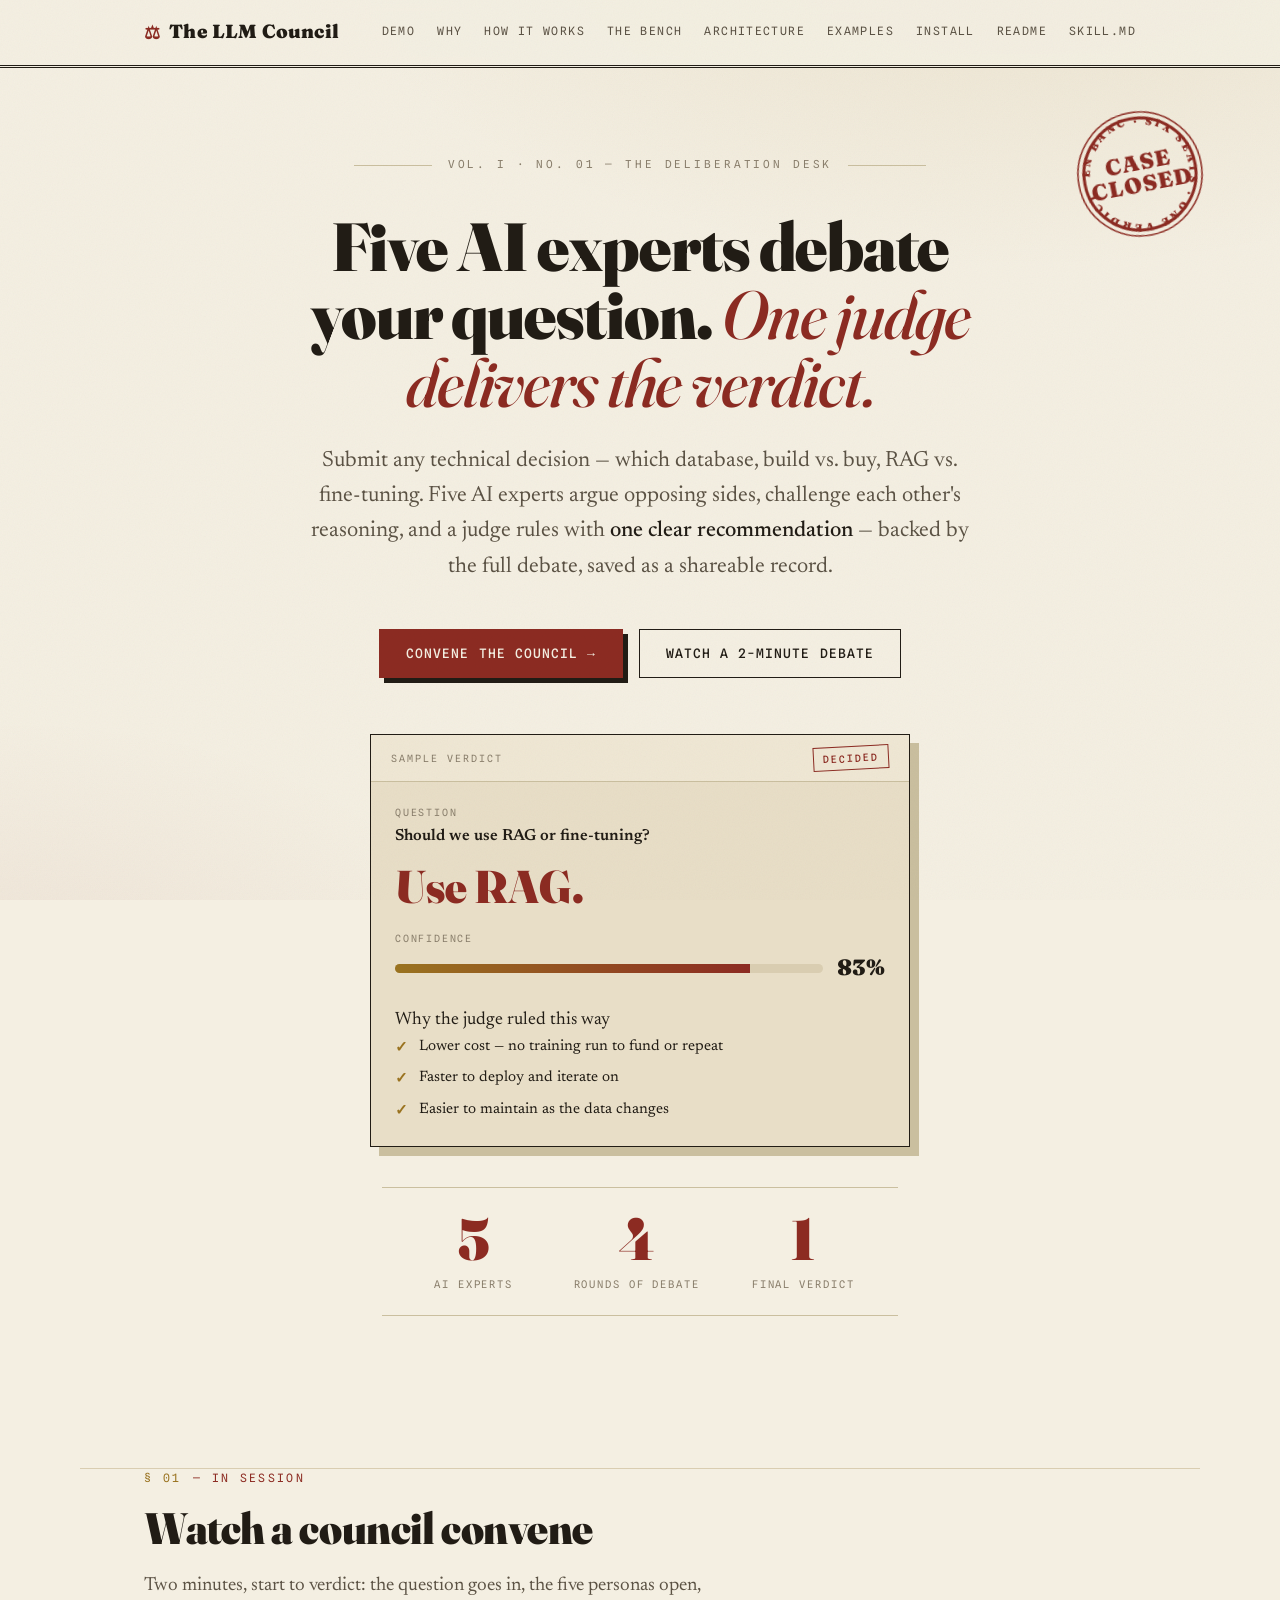
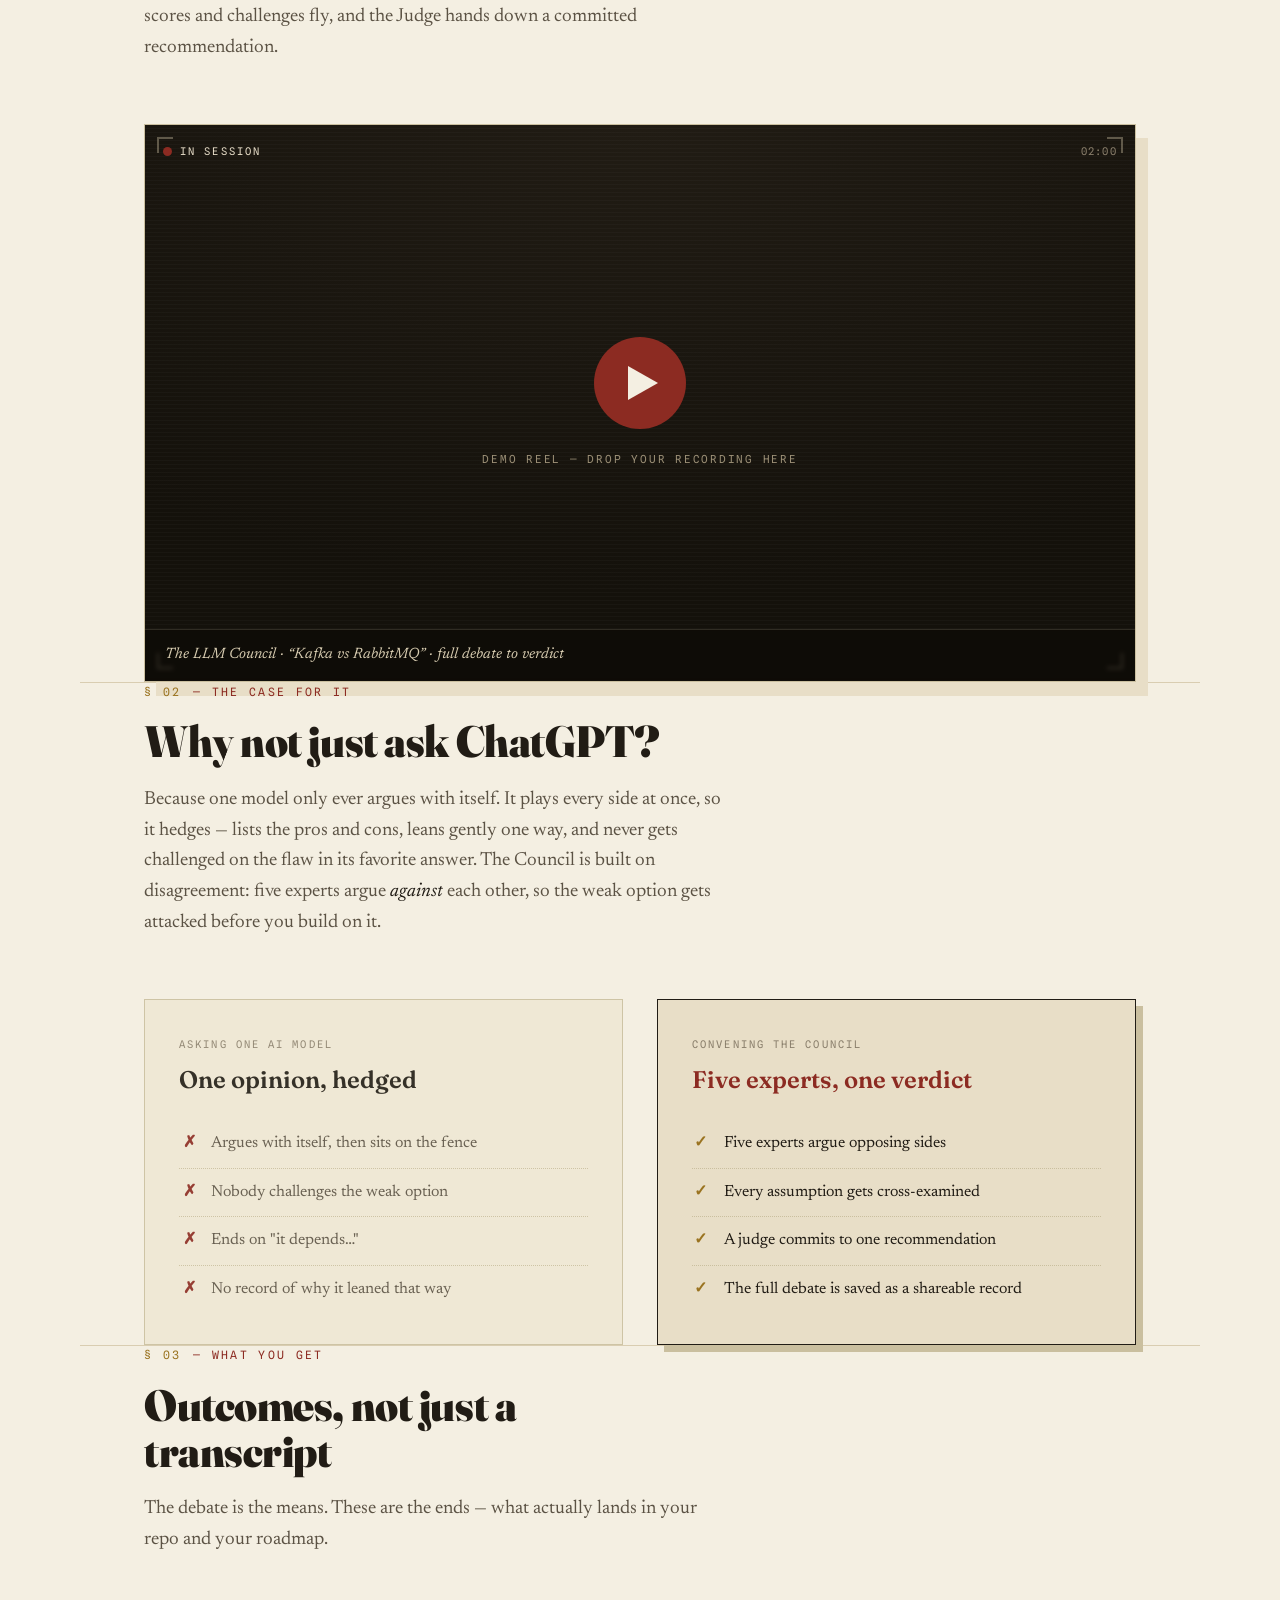
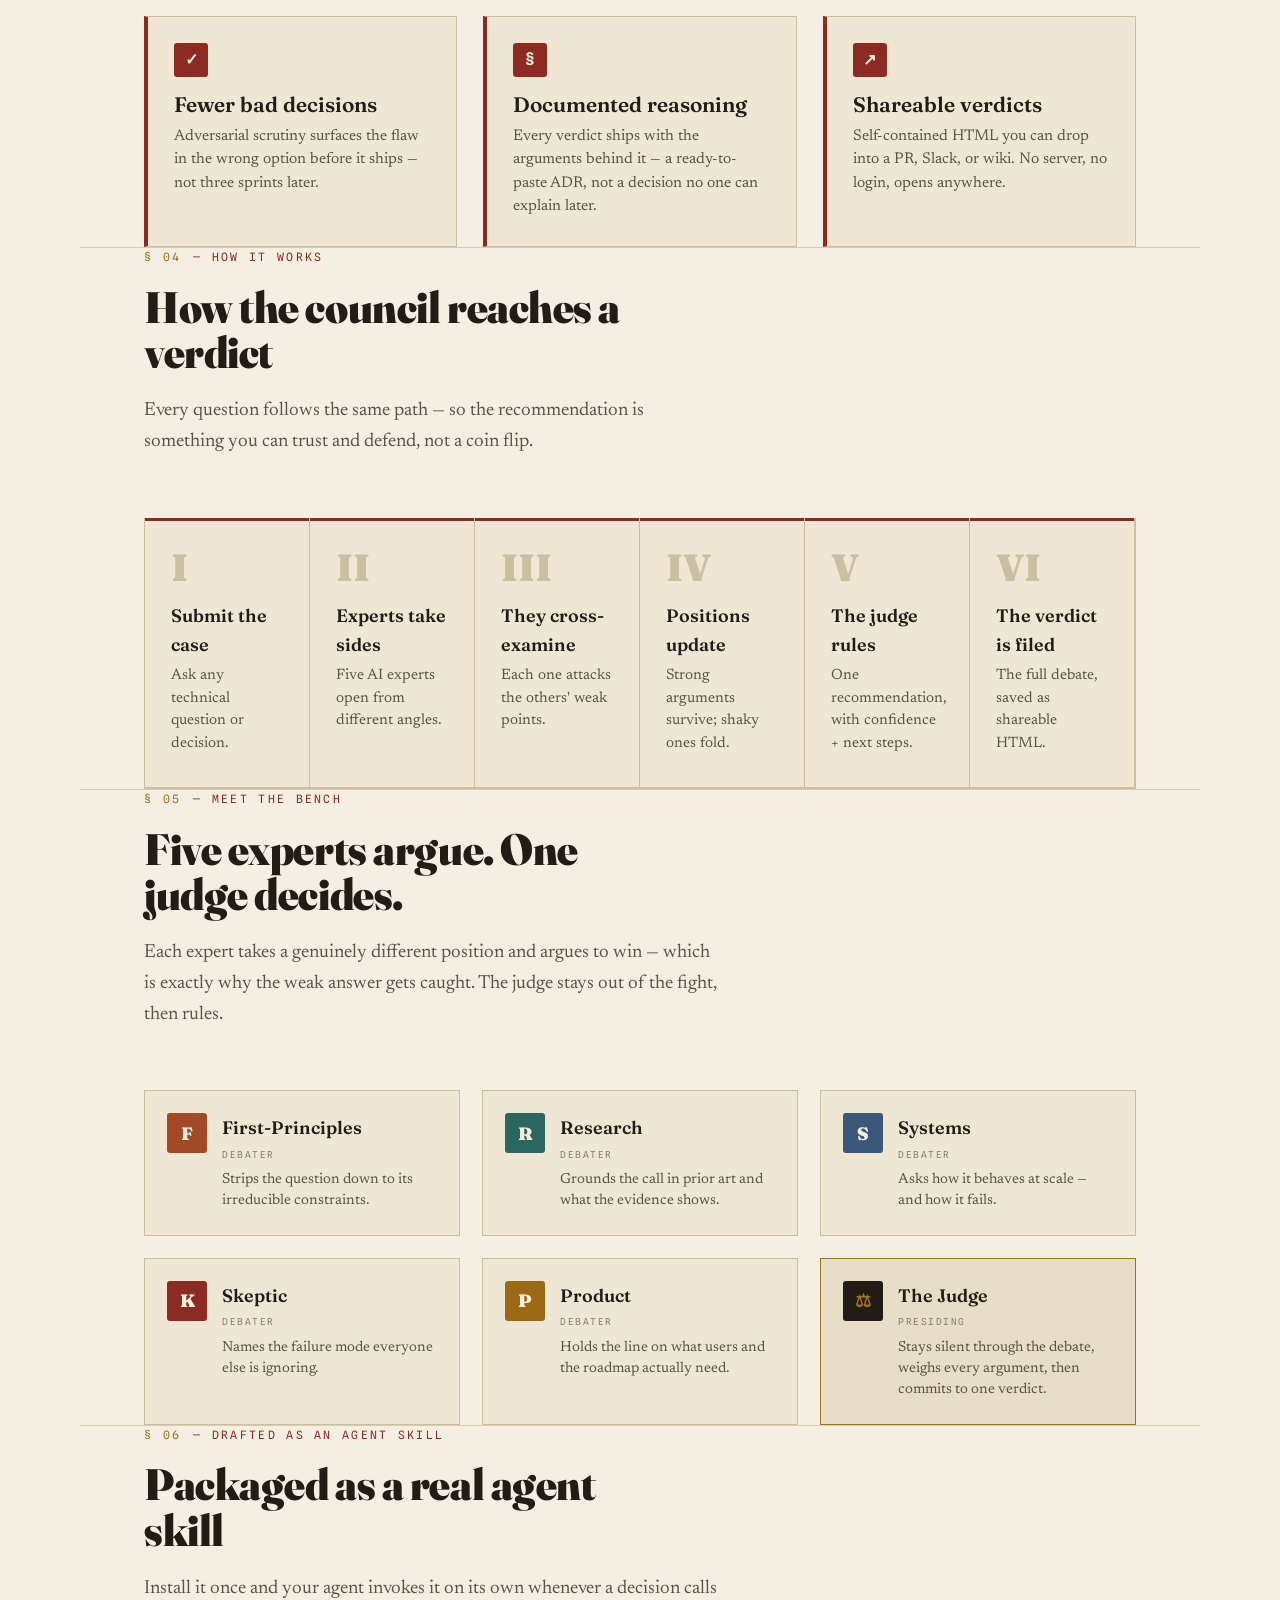
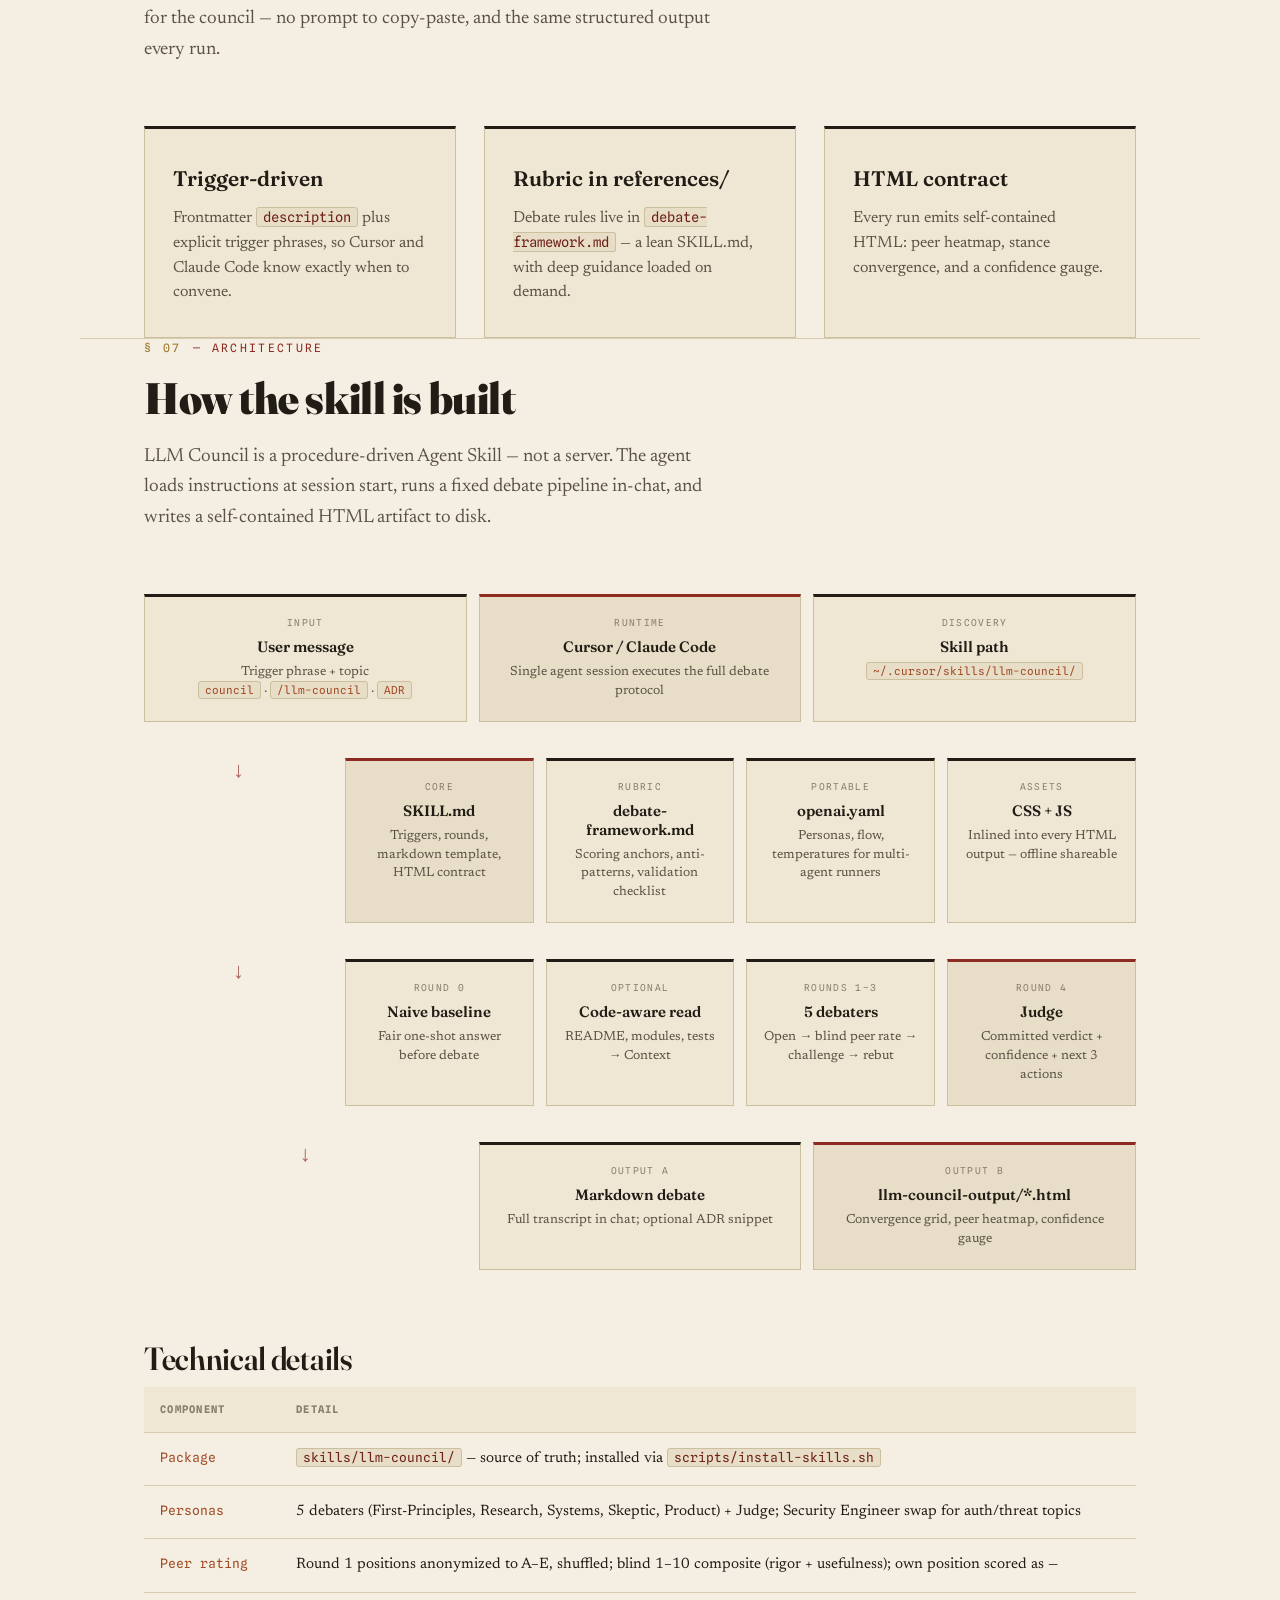
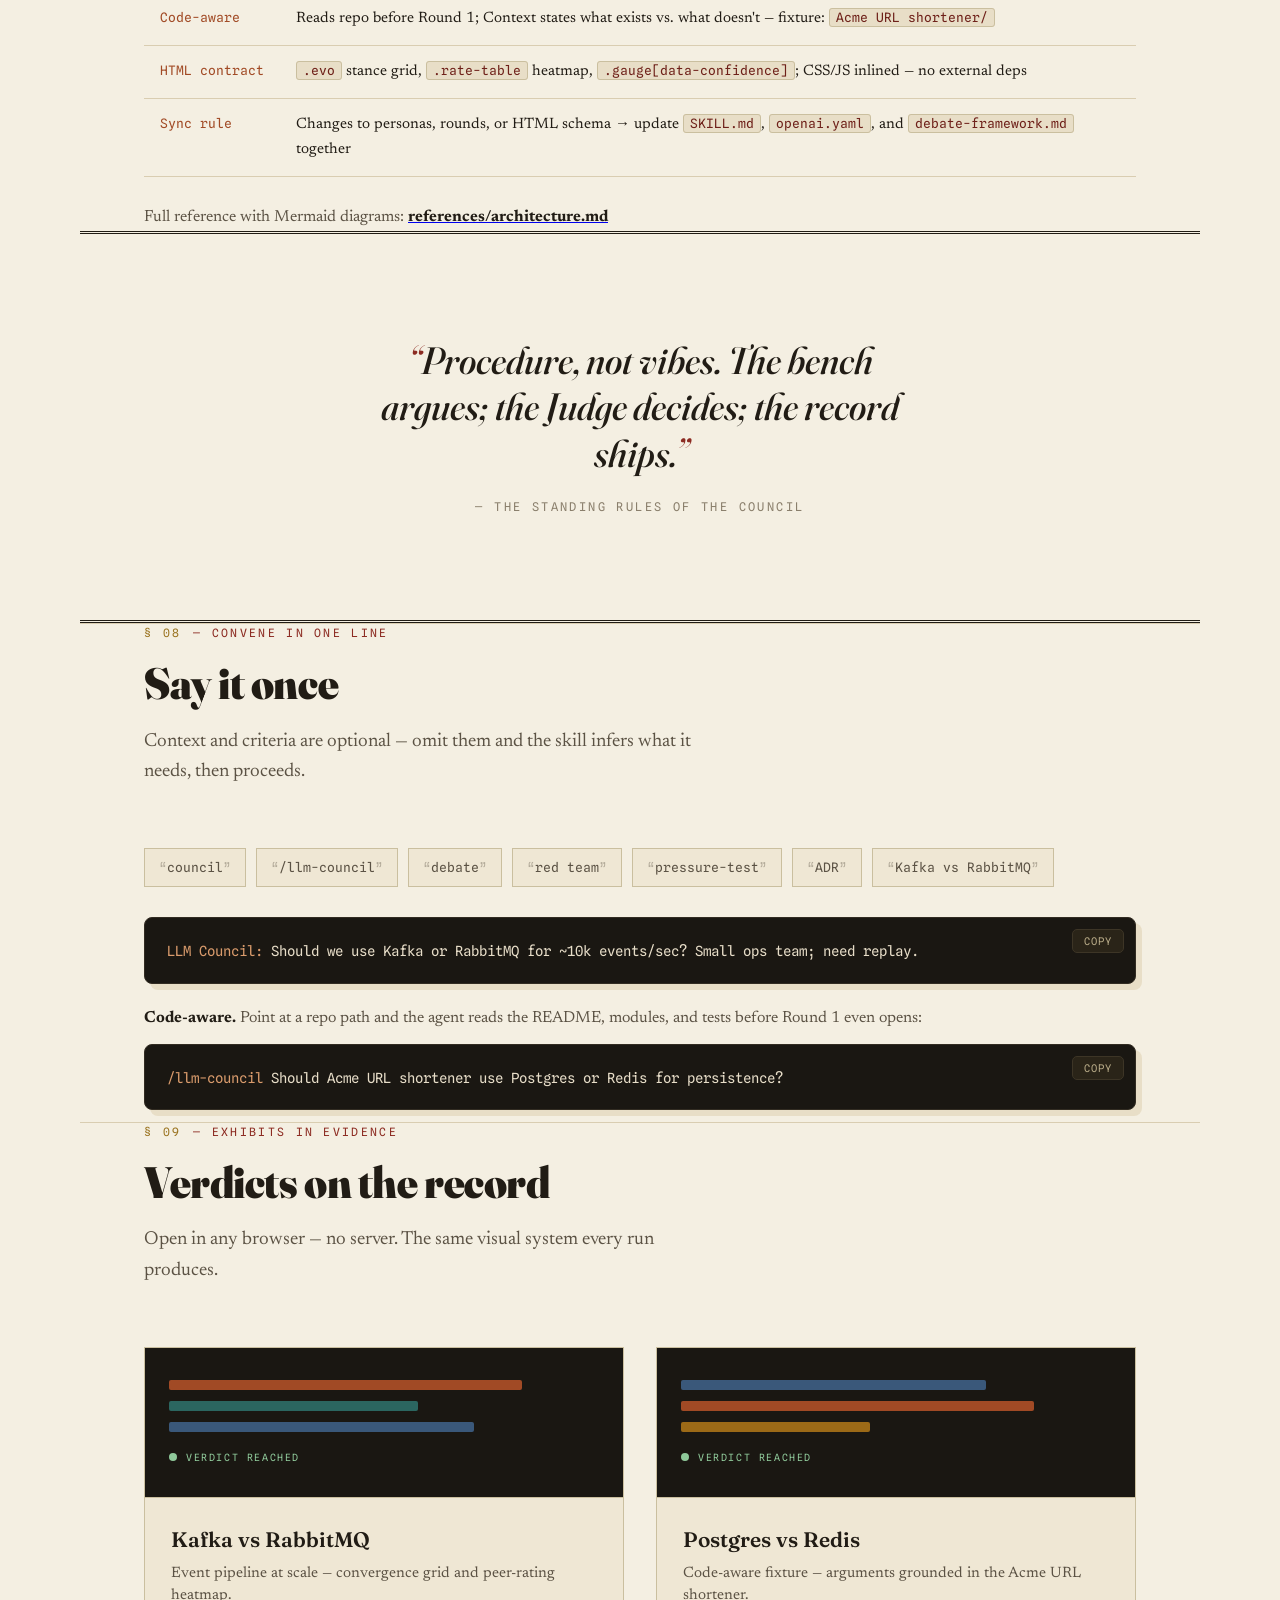
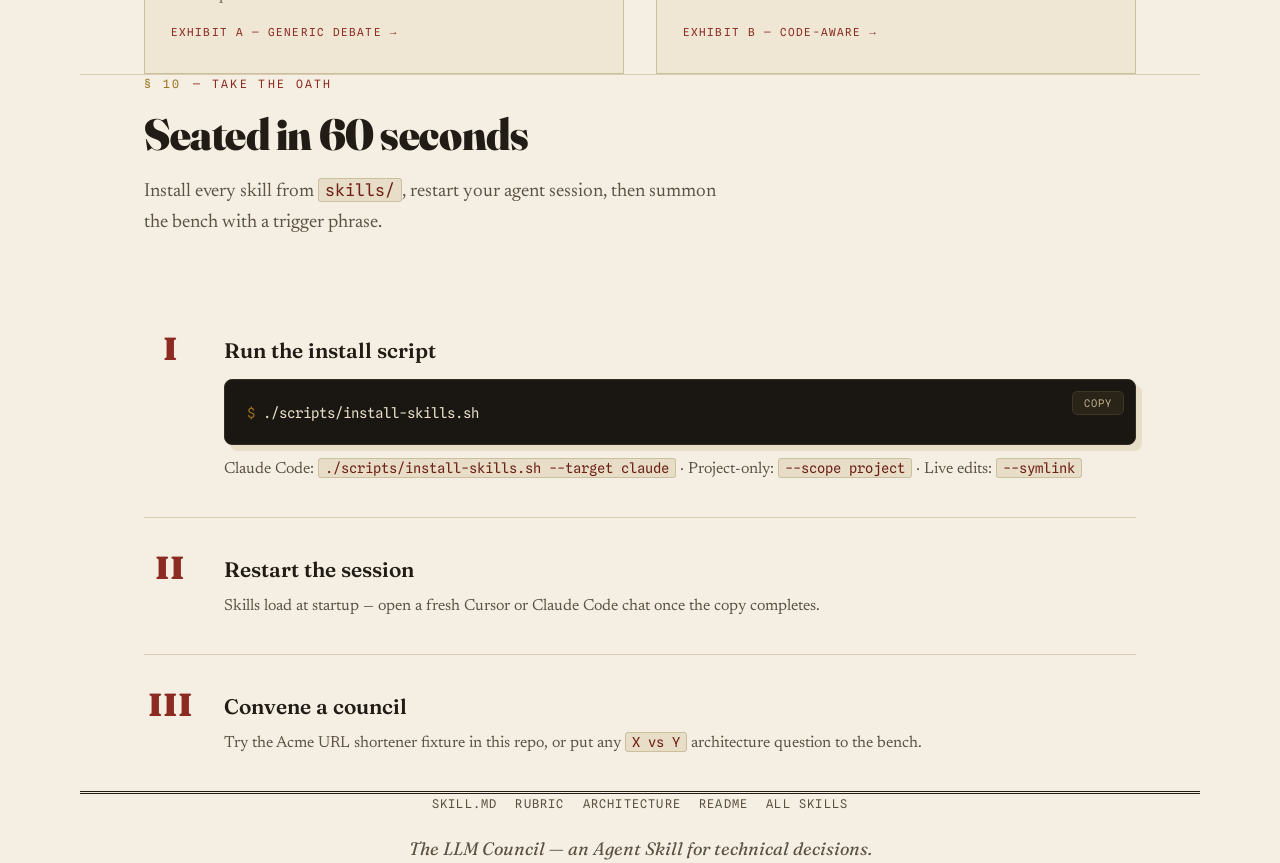
==== index.html @ 6354d8c4 "Major refactoring and working on optimization" ====
<!DOCTYPE html>
<html lang="en">
<head>
<meta charset="UTF-8">
<meta name="viewport" content="width=device-width, initial-scale=1.0">
<meta name="description" content="LLM Council — a Cursor / Claude Code Agent Skill that runs structured multi-persona debates and outputs actionable verdicts plus offline HTML.">
<title>The LLM Council — Agent Skill for Technical Decisions</title>
<link rel="preconnect" href="https://fonts.googleapis.com">
<link rel="preconnect" href="https://fonts.gstatic.com" crossorigin>
<link href="https://fonts.googleapis.com/css2?family=Fraunces:ital,opsz,wght@0,9..144,400;0,9..144,600;0,9..144,900;1,9..144,500&family=Newsreader:ital,opsz,wght@0,6..72,400;0,6..72,500;1,6..72,400&family=Spline+Sans+Mono:wght@400;500;600&display=swap" rel="stylesheet">
<style>
  :root {
    --paper:      #f4efe2;
    --paper-2:    #efe7d4;
    --paper-3:    #e8dec7;
    --ink:        #211c15;
    --ink-soft:   #5b5244;
    --ink-faint:  #8a7f6c;
    --rule:       #d9cdb1;
    --rule-2:     #cabf9f;
    --oxblood:    #8c2b22;
    --oxblood-d:  #6e2019;
    --gold:       #9a7320;
    --terra:      #a14a25;
    --teal:       #2b6660;
    --slate:      #3a587a;
    --ochre:      #9c6a17;

    --serif:   "Newsreader", Georgia, "Times New Roman", serif;
    --display: "Fraunces", Georgia, serif;
    --mono:    "Spline Sans Mono", ui-monospace, SFMono-Regular, Menlo, monospace;
  }

  * { box-sizing: border-box; margin: 0; padding: 0; }
  html { scroll-behavior: smooth; }

  body {
    font-family: var(--serif);
    background-color: var(--paper);
    background-image:
      radial-gradient(1200px 600px at 80% -10%, rgba(154,115,32,.10), transparent 60%),
      radial-gradient(900px 500px at 0% 110%, rgba(140,43,34,.06), transparent 55%);
    background-attachment: fixed;
    color: var(--ink);
    font-size: 18px;
    line-height: 1.62;
    -webkit-font-smoothing: antialiased;
    text-rendering: optimizeLegibility;
    overflow-x: hidden;
  }

  /* paper grain overlay */
  body::after {
    content: "";
    position: fixed; inset: 0; z-index: 9999;
    pointer-events: none;
    mix-blend-mode: multiply;
    opacity: .05;
    background-image: url("data:image/svg+xml,%3Csvg xmlns='http://www.w3.org/2000/svg' width='220' height='220'%3E%3Cfilter id='n'%3E%3CfeTurbulence type='fractalNoise' baseFrequency='0.82' numOctaves='3' stitchTiles='stitch'/%3E%3C/filter%3E%3Crect width='100%25' height='100%25' filter='url(%23n)'/%3E%3C/svg%3E");
  }

  ::selection { background: var(--oxblood); color: var(--paper); }

  .wrap { max-width: 1120px; margin: 0 auto; padding: 0 clamp(28px, 5vw, 64px); }

  /* reading-progress ink line */
  .progress {
    position: fixed; top: 0; left: 0; height: 3px; width: 0;
    background: var(--oxblood);
    z-index: 200; pointer-events: none;
    transition: width .1s linear;
  }

  /* ───────────── masthead / nav ───────────── */
  .nav {
    position: sticky; top: 0; z-index: 100;
    background: rgba(244,239,226,.92);
    backdrop-filter: blur(6px);
    border-bottom: 3px double var(--ink);
  }
  .nav-inner {
    max-width: 1120px; margin: 0 auto;
    padding: 16px clamp(28px, 5vw, 64px);
    display: flex; align-items: center; justify-content: space-between; gap: 18px;
  }
  .logo {
    display: inline-flex; align-items: baseline; gap: 9px;
    font-family: var(--display);
    font-weight: 900;
    font-size: 19px;
    letter-spacing: .01em;
    color: var(--ink);
    text-decoration: none;
  }
  .logo .seal-ico {
    font-family: var(--serif);
    color: var(--oxblood);
    font-size: 18px;
    transform: translateY(1px);
  }
  .nav-links { display: flex; gap: 22px; flex-wrap: wrap; }
  .nav-links a {
    color: var(--ink-soft); text-decoration: none;
    font-family: var(--mono);
    font-size: 11.5px; letter-spacing: .12em; text-transform: uppercase;
    padding-bottom: 2px;
    background-image: linear-gradient(var(--oxblood), var(--oxblood));
    background-size: 0% 1.5px; background-repeat: no-repeat; background-position: left bottom;
    transition: background-size .28s ease, color .2s;
  }
  .nav-links a:hover { color: var(--ink); background-size: 100% 1.5px; }

  /* ───────────── hero ───────────── */
  .hero {
    position: relative;
    text-align: center;
    padding: clamp(52px, 7vw, 88px) 0 clamp(56px, 7vw, 88px);
  }
  .edition {
    display: flex; align-items: center; justify-content: center; gap: 16px;
    font-family: var(--mono);
    font-size: 11px; letter-spacing: .26em; text-transform: uppercase;
    color: var(--ink-faint);
    margin-bottom: 38px;
  }
  .edition::before, .edition::after {
    content: ""; height: 1px; width: 78px; background: var(--rule-2);
  }

  h1 {
    font-family: var(--display);
    font-weight: 900;
    font-size: clamp(38px, 6.4vw, 68px);
    line-height: 1.0;
    letter-spacing: -.015em;
    margin: 0 auto 28px;
    max-width: 16ch;
    font-variation-settings: "opsz" 144;
  }
  h1 .em {
    font-style: italic;
    font-weight: 500;
    color: var(--oxblood);
    font-variation-settings: "opsz" 144;
  }

  .dek {
    font-size: clamp(18px, 2.3vw, 22px);
    color: var(--ink-soft);
    max-width: 56ch;
    margin: 0 auto 44px;
    line-height: 1.6;
  }
  .dek b { color: var(--ink); font-weight: 500; }

  .cta-row {
    display: flex; flex-wrap: wrap; gap: 16px;
    justify-content: center; margin-bottom: 56px;
  }

  /* docket stats */
  .docket {
    display: inline-flex; flex-wrap: wrap; align-items: stretch;
    gap: clamp(20px, 5vw, 52px);
    padding: 22px clamp(24px, 4vw, 44px);
    margin: 0 auto 64px;
    border-top: 1px solid var(--rule-2);
    border-bottom: 1px solid var(--rule-2);
  }
  .stat { text-align: center; min-width: 96px; }
  .stat .figure {
    display: block;
    font-family: var(--display); font-weight: 900; font-size: clamp(40px, 6vw, 58px);
    line-height: 1; color: var(--oxblood);
    font-variation-settings: "opsz" 144;
  }
  .stat .cap {
    display: block; margin-top: 8px;
    font-family: var(--mono); font-size: 10.5px; letter-spacing: .18em; text-transform: uppercase;
    color: var(--ink-faint);
  }

  /* hero 3-line value prop */
  .lede {
    font-family: var(--display);
    font-weight: 600;
    font-size: clamp(21px, 3.2vw, 30px);
    line-height: 1.35;
    margin: 0 auto 40px;
    color: var(--ink);
  }
  .lede span { display: block; }
  .lede .n { color: var(--oxblood); font-style: italic; }

  /* sample verdict card */
  .verdict-card {
    max-width: 540px; margin: 0 auto 40px;
    text-align: left;
    background: var(--paper-3);
    border: 1.5px solid var(--ink);
    box-shadow: 9px 9px 0 var(--rule-2);
    position: relative; overflow: hidden;
  }
  .vc-head {
    display: flex; justify-content: space-between; align-items: center; gap: 12px;
    padding: 11px 20px;
    background: var(--paper-2);
    border-bottom: 1px solid var(--rule-2);
    font-family: var(--mono); font-size: 10px; letter-spacing: .2em; text-transform: uppercase;
    color: var(--ink-faint);
  }
  .vc-head .stamp {
    color: var(--oxblood); border: 1.5px solid var(--oxblood);
    padding: 3px 9px; transform: rotate(-3deg); font-weight: 500;
  }
  .vc-body { padding: 22px 24px 24px; }
  .vc-q { font-size: 16px; color: var(--ink-soft); margin-bottom: 14px; }
  .vc-q .lbl, .vc-conf .lbl, .vc-reasons .lbl {
    font-family: var(--mono); font-size: 10px; letter-spacing: .18em; text-transform: uppercase;
    color: var(--ink-faint); display: block; margin-bottom: 4px;
  }
  .vc-q b { color: var(--ink); font-weight: 600; }
  .vc-verdict {
    font-family: var(--display); font-weight: 900;
    font-size: clamp(34px, 5.5vw, 46px); line-height: 1;
    color: var(--oxblood); margin-bottom: 20px;
    font-variation-settings: "opsz" 144;
  }
  .vc-conf { margin-bottom: 20px; }
  .vc-conf .row { display: flex; align-items: center; gap: 14px; }
  .vc-meter { flex: 1; height: 9px; background: var(--rule); border-radius: 99px; overflow: hidden; }
  .vc-meter span { display: block; height: 100%; width: 0; background: linear-gradient(90deg, var(--gold), var(--oxblood)); transition: width 1.1s cubic-bezier(.2,.8,.2,1); }
  .vc-pct { font-family: var(--display); font-weight: 900; font-size: 22px; color: var(--ink); min-width: 3ch; }
  .vc-reasons { list-style: none; display: grid; gap: 7px; }
  .vc-reasons li { position: relative; padding-left: 24px; font-size: 15px; color: var(--ink); }
  .vc-reasons li::before {
    content: "✓"; position: absolute; left: 0; top: 0;
    color: var(--gold); font-family: var(--mono); font-weight: 600;
  }
  .btn {
    display: inline-flex; align-items: center; gap: 9px;
    padding: 13px 26px;
    font-family: var(--mono);
    font-size: 13px; letter-spacing: .08em; text-transform: uppercase; font-weight: 500;
    text-decoration: none; cursor: pointer;
    transition: transform .14s ease, box-shadow .14s ease, background .2s;
  }
  .btn-primary {
    background: var(--oxblood); color: var(--paper);
    border: 1.5px solid var(--oxblood);
    box-shadow: 5px 5px 0 var(--ink);
  }
  .btn-primary:hover { transform: translate(-2px,-2px); box-shadow: 7px 7px 0 var(--ink); background: var(--oxblood-d); }
  .btn-ghost {
    background: transparent; color: var(--ink);
    border: 1.5px solid var(--ink);
  }
  .btn-ghost:hover { transform: translate(-2px,-2px); box-shadow: 5px 5px 0 var(--rule-2); }

  /* wax seal */
  .seal {
    position: absolute; top: 40px; right: -6px;
    width: 132px; height: 132px;
    transform: rotate(-11deg);
    z-index: 1;
    animation: stamp 1s cubic-bezier(.2,.9,.3,1.2) .9s backwards;
  }
  @keyframes stamp {
    0%   { opacity: 0; transform: rotate(-11deg) scale(2.4); }
    60%  { opacity: 1; }
    100% { opacity: 1; transform: rotate(-11deg) scale(1); }
  }
  .seal svg { width: 100%; height: 100%; }
  .seal .stamp-text { fill: var(--oxblood); font-family: var(--display); font-weight: 900; }
  .seal .ring { fill: none; stroke: var(--oxblood); }
  .seal .ring.thin { stroke-width: 1.5; }
  .seal .ring.thick { stroke-width: 3; }
  @media (max-width: 880px) { .seal { display: none; } }

  /* the bench */
  .bench-label {
    font-family: var(--mono);
    font-size: 11px; letter-spacing: .26em; text-transform: uppercase;
    color: var(--ink-faint);
    margin-bottom: 16px;
  }
  .bench {
    display: flex; flex-wrap: wrap; gap: 12px 14px;
    justify-content: center; max-width: 860px; margin: 0 auto;
  }
  .seat {
    display: inline-flex; align-items: center; gap: 10px;
    padding: 9px 16px 9px 9px;
    background: var(--paper-2);
    border: 1px solid var(--rule-2);
    font-size: 14.5px; cursor: default;
    transition: transform .16s ease, box-shadow .16s ease, border-color .16s ease;
  }
  .seat:hover, .seat:focus-visible {
    transform: translateY(-3px);
    box-shadow: 4px 5px 0 var(--rule-2);
    border-color: var(--ink); outline: none;
  }
  .seat .initial {
    width: 28px; height: 28px; flex-shrink: 0;
    display: grid; place-items: center;
    font-family: var(--display); font-weight: 900; font-size: 13px;
    color: var(--paper);
    border-radius: 2px;
  }
  .seat .role { font-style: italic; color: var(--ink-soft); }
  .bench-caption {
    margin: 26px auto 0; min-height: 1.6em;
    max-width: 52ch;
    font-style: italic; font-size: 18px; color: var(--ink-soft);
    transition: opacity .2s ease;
  }
  .bench-caption b { font-style: normal; font-weight: 600; color: var(--oxblood); }
  .c1 .initial { background: var(--terra); }
  .c2 .initial { background: var(--teal); }
  .c3 .initial { background: var(--slate); }
  .c4 .initial { background: var(--oxblood); }
  .c5 .initial { background: var(--ochre); }
  .cj { border-color: var(--gold); background: var(--paper-3); }
  .cj .initial { background: var(--ink); color: var(--gold); }

  /* ───────────── section scaffolding ───────────── */
  section { padding: clamp(72px, 9vw, 116px) 0; border-top: 1px solid var(--rule); }
  .kicker {
    font-family: var(--mono);
    font-size: 11.5px; letter-spacing: .2em; text-transform: uppercase;
    color: var(--oxblood);
    margin-bottom: 18px;
    display: flex; align-items: center; gap: 12px;
  }
  .kicker .num { color: var(--gold); }
  section h2 {
    font-family: var(--display);
    font-weight: 900;
    font-size: clamp(30px, 4.4vw, 44px);
    line-height: 1.04;
    letter-spacing: -.01em;
    margin-bottom: 20px;
    max-width: 18ch;
    font-variation-settings: "opsz" 110;
  }
  .section-lead {
    color: var(--ink-soft);
    max-width: 58ch;
    margin-bottom: clamp(42px, 5vw, 60px);
    font-size: 19px;
  }
  .section-lead i { color: var(--ink); }

  code {
    font-family: var(--mono);
    font-size: .86em;
    background: var(--paper-3);
    border: 1px solid var(--rule-2);
    padding: 1px 6px;
    border-radius: 3px;
    color: var(--oxblood-d);
  }

  /* ───────────── the motion (compare) ───────────── */
  .compare { display: grid; grid-template-columns: 1fr 1fr; gap: clamp(20px, 3vw, 34px); }
  @media (max-width: 740px) { .compare { grid-template-columns: 1fr; } }
  .ledger {
    background: var(--paper-2);
    border: 1px solid var(--rule-2);
    padding: 36px 34px 30px;
    position: relative;
    transition: transform .16s ease;
  }
  .ledger.strong:hover { transform: translateY(-3px); }
  .ledger .tag {
    font-family: var(--mono); font-size: 10.5px; letter-spacing: .2em; text-transform: uppercase;
    color: var(--ink-faint); margin-bottom: 8px;
  }
  .ledger h3 { font-family: var(--display); font-weight: 600; font-size: 24px; margin-bottom: 20px; }
  .ledger.weak { opacity: .9; }
  .ledger.strong {
    background: var(--paper-3);
    border: 1.5px solid var(--ink);
    box-shadow: 7px 7px 0 var(--rule-2);
  }
  .ledger.strong h3 { color: var(--oxblood); }
  .ledger ul { list-style: none; }
  .ledger li {
    padding: 11px 0 11px 32px; position: relative;
    border-bottom: 1px dotted var(--rule-2);
    font-size: 16px; color: var(--ink-soft);
  }
  .ledger li:last-child { border-bottom: none; }
  .ledger.weak li::before {
    content: "✗"; position: absolute; left: 4px; top: 9px;
    color: var(--oxblood); font-family: var(--mono); font-weight: 600;
  }
  .ledger.strong li { color: var(--ink); }
  .ledger.strong li::before {
    content: "✓"; position: absolute; left: 2px; top: 9px;
    color: var(--gold); font-family: var(--mono); font-weight: 600;
  }

  /* ───────────── proceedings (flow) ───────────── */
  .flow {
    display: grid;
    grid-template-columns: repeat(auto-fit, minmax(150px, 1fr));
    gap: 0;
    border: 1px solid var(--rule-2);
  }
  .flow-step {
    padding: 30px 26px 32px;
    border-right: 1px solid var(--rule-2);
    border-bottom: 1px solid var(--rule-2);
    background: var(--paper-2);
    counter-increment: step;
    position: relative;
    transition: background .25s;
  }
  .flow-step::after {
    content: ""; position: absolute; top: -1px; left: 0;
    height: 3px; width: 0; background: var(--oxblood);
    transition: width .55s cubic-bezier(.2,.8,.2,1);
  }
  .flow.in .flow-step::after { width: 100%; }
  .flow.in .flow-step:nth-child(1)::after { transition-delay: .05s; }
  .flow.in .flow-step:nth-child(2)::after { transition-delay: .15s; }
  .flow.in .flow-step:nth-child(3)::after { transition-delay: .25s; }
  .flow.in .flow-step:nth-child(4)::after { transition-delay: .35s; }
  .flow.in .flow-step:nth-child(5)::after { transition-delay: .45s; }
  .flow.in .flow-step:nth-child(6)::after { transition-delay: .55s; }
  .flow-step:hover { background: var(--paper-3); }
  .flow-step .ord {
    font-family: var(--display); font-weight: 900; font-size: 38px;
    color: var(--rule-2); line-height: 1; margin-bottom: 14px;
    transition: color .25s;
  }
  .flow-step:hover .ord { color: var(--oxblood); }
  .flow-step h3 { font-family: var(--display); font-weight: 600; font-size: 18px; margin-bottom: 6px; }
  .flow-step p { font-size: 15px; color: var(--ink-soft); line-height: 1.5; }

  /* ───────────── feature cards ───────────── */
  .grid-3 { display: grid; grid-template-columns: repeat(auto-fit, minmax(270px, 1fr)); gap: clamp(20px, 3vw, 28px); }
  .card {
    background: var(--paper-2);
    border: 1px solid var(--rule-2);
    border-top: 3px solid var(--ink);
    padding: 32px 28px;
    transition: transform .15s ease, border-top-color .25s, box-shadow .15s ease;
  }
  .card:hover { transform: translateY(-4px); border-top-color: var(--oxblood); box-shadow: 6px 8px 0 var(--rule-2); }
  .card h3 { font-family: var(--display); font-weight: 600; font-size: 21px; margin-bottom: 11px; }
  .card p { color: var(--ink-soft); font-size: 16px; line-height: 1.55; }

  /* ───────────── benefits (outcomes) ───────────── */
  .benefits {
    display: grid; grid-template-columns: repeat(auto-fit, minmax(248px, 1fr));
    gap: clamp(18px, 2.5vw, 26px);
  }
  .benefit {
    background: var(--paper-2);
    border: 1px solid var(--rule-2);
    border-left: 4px solid var(--oxblood);
    padding: 26px 26px 28px;
    transition: transform .15s ease, box-shadow .15s ease;
  }
  .benefit:hover { transform: translateY(-4px); box-shadow: 7px 9px 0 var(--rule-2); }
  .benefit .bicon {
    display: inline-grid; place-items: center;
    width: 34px; height: 34px; margin-bottom: 16px;
    background: var(--oxblood); color: var(--paper);
    font-family: var(--mono); font-weight: 600; font-size: 16px;
    border-radius: 3px;
  }
  .benefit h3 { font-family: var(--display); font-weight: 600; font-size: 21px; line-height: 1.1; margin-bottom: 9px; }
  .benefit p { color: var(--ink-soft); font-size: 15.5px; line-height: 1.5; }

  /* ───────────── meet the bench ───────────── */
  .bench-grid {
    display: grid; grid-template-columns: repeat(auto-fit, minmax(250px, 1fr));
    gap: clamp(16px, 2.2vw, 22px);
  }
  .member {
    display: flex; gap: 15px; align-items: flex-start;
    background: var(--paper-2);
    border: 1px solid var(--rule-2);
    padding: 22px 22px 24px;
    transition: transform .15s ease, box-shadow .15s ease;
  }
  .member:hover { transform: translateY(-3px); box-shadow: 6px 8px 0 var(--rule-2); }
  .member .initial {
    width: 40px; height: 40px; flex-shrink: 0;
    display: grid; place-items: center;
    font-family: var(--display); font-weight: 900; font-size: 18px;
    color: var(--paper); border-radius: 3px;
  }
  .member h3 { font-family: var(--display); font-weight: 600; font-size: 18px; margin-bottom: 4px; }
  .member .verdict-role {
    display: block; font-family: var(--mono); font-size: 9.5px; letter-spacing: .16em;
    text-transform: uppercase; color: var(--ink-faint); margin-bottom: 7px;
  }
  .member p { color: var(--ink-soft); font-size: 14.5px; line-height: 1.45; }
  .member.judge { border: 1.5px solid var(--gold); background: var(--paper-3); }
  .member.judge .initial { background: var(--ink); color: var(--gold); }

  /* ───────────── invoke / code ───────────── */
  .triggers { display: flex; flex-wrap: wrap; gap: 10px; margin-bottom: 30px; }
  .trigger {
    font-family: var(--mono); font-size: 13px;
    padding: 8px 14px;
    background: var(--paper-2);
    border: 1px solid var(--rule-2);
    color: var(--ink-soft); cursor: pointer;
    transition: border-color .18s, color .18s, transform .12s, background .18s;
  }
  .trigger::before { content: "“"; opacity: .4; }
  .trigger::after { content: "”"; opacity: .4; }
  .trigger:hover { border-color: var(--oxblood); color: var(--oxblood); transform: translateY(-2px); }
  .trigger.copied { background: var(--oxblood); color: var(--paper); border-color: var(--oxblood); }
  .trigger.copied::before, .trigger.copied::after { opacity: 0; }

  .code-block {
    background: #1a1712;
    border: 1px solid #322c22;
    border-radius: 8px;
    padding: 22px 22px 20px;
    font-family: var(--mono);
    font-size: 14px;
    line-height: 1.6;
    color: #e7ddc8;
    overflow-x: auto;
    position: relative;
    margin: 12px 0;
    box-shadow: 6px 6px 0 var(--paper-3);
  }
  .code-block .dollar { color: var(--gold); user-select: none; margin-right: 8px; }
  .code-block .kw { color: #d99b6c; }
  .code-block .comment { color: #6f6450; }
  .copy-btn {
    position: absolute; top: 11px; right: 11px;
    font-family: var(--mono); font-size: 10.5px; letter-spacing: .1em; text-transform: uppercase;
    padding: 5px 11px;
    background: #2a2418;
    border: 1px solid #3d3526;
    border-radius: 5px;
    color: #b6a986;
    cursor: pointer;
    transition: color .15s, border-color .15s;
  }
  .copy-btn:hover { color: #fff; border-color: var(--gold); }
  .copy-btn.ok { color: #8fc99a; border-color: #8fc99a; }
  .note { font-size: 16px; color: var(--ink-soft); margin-top: 22px; }
  .note b { color: var(--ink); }

  /* ───────────── exhibits (demos) ───────────── */
  .demo-cards { display: grid; grid-template-columns: repeat(auto-fit, minmax(300px, 1fr)); gap: clamp(22px, 3vw, 32px); }
  .demo-card {
    background: var(--paper-2);
    border: 1px solid var(--rule-2);
    text-decoration: none; color: inherit;
    overflow: hidden;
    transition: transform .15s ease, box-shadow .15s ease;
  }
  .demo-card:hover { transform: translateY(-5px); box-shadow: 8px 12px 0 var(--rule-2); }
  .demo-preview {
    height: 150px;
    background: #1a1712;
    border-bottom: 1px solid var(--rule-2);
    padding: 24px; display: flex; flex-direction: column; justify-content: center; gap: 11px;
  }
  .bar {
    height: 10px; border-radius: 2px;
    transform: scaleX(0); transform-origin: left;
    transition: transform .9s cubic-bezier(.2,.8,.2,1);
  }
  .demo-preview.dealt .bar { transform: scaleX(1); }
  .demo-preview.dealt .bar:nth-child(2) { transition-delay: .12s; }
  .demo-preview.dealt .bar:nth-child(3) { transition-delay: .24s; }
  .demo-card:hover .demo-preview .bar { transform: scaleX(1) scaleY(1.35); }
  .bar.a { width: 82%; background: var(--terra); }
  .bar.b { width: 58%; background: var(--teal); }
  .bar.c { width: 71%; background: var(--slate); }
  .bar.d { width: 44%; background: var(--ochre); }
  .verdict-line {
    margin-top: 6px; display: flex; align-items: center; gap: 9px;
    font-family: var(--mono); font-size: 10px; letter-spacing: .16em; text-transform: uppercase; color: #8fc99a;
  }
  .verdict-line .dot {
    width: 8px; height: 8px; border-radius: 50%; background: #8fc99a;
    animation: pulse 1.8s ease-in-out infinite;
  }
  @keyframes pulse {
    0%, 100% { box-shadow: 0 0 0 0 rgba(143,201,154,.55); }
    50%      { box-shadow: 0 0 0 6px rgba(143,201,154,0); }
  }
  .demo-card-body { padding: 24px 26px 26px; }
  .demo-card-body h3 { font-family: var(--display); font-weight: 600; font-size: 21px; margin-bottom: 7px; }
  .demo-card-body p { font-size: 15px; color: var(--ink-soft); line-height: 1.5; }
  .demo-tag {
    display: inline-block; margin-top: 16px;
    font-family: var(--mono); font-size: 11px; letter-spacing: .1em; text-transform: uppercase;
    color: var(--oxblood);
    transition: letter-spacing .2s;
  }
  .demo-card:hover .demo-tag { letter-spacing: .18em; }

  /* ───────────── install ───────────── */
  .install-step {
    display: grid; grid-template-columns: 52px 1fr; gap: 28px;
    padding: 34px 0; border-bottom: 1px solid var(--rule);
    align-items: start;
  }
  .install-step:last-child { border-bottom: none; }
  .install-step .ord {
    font-family: var(--display); font-weight: 900; font-size: 32px;
    color: var(--oxblood); line-height: 1; text-align: center;
  }
  .install-step h3 { font-family: var(--display); font-weight: 600; font-size: 21px; margin-bottom: 8px; }
  .install-step p { font-size: 16px; color: var(--ink-soft); }

  /* ───────────── architecture diagram ───────────── */
  .arch {
    display: grid;
    grid-template-columns: 1fr;
    gap: clamp(24px, 3vw, 36px);
    margin-top: 8px;
  }
  .arch-layer {
    display: grid;
    grid-template-columns: repeat(auto-fit, minmax(140px, 1fr));
    gap: 12px;
    align-items: stretch;
    position: relative;
  }
  .arch-layer + .arch-layer::before {
    content: "↓";
    display: block;
    text-align: center;
    font-family: var(--display);
    font-size: 22px;
    color: var(--oxblood);
    margin: -6px 0 6px;
    opacity: .7;
  }
  .arch-box {
    background: var(--paper-2);
    border: 1px solid var(--rule-2);
    border-top: 3px solid var(--ink);
    padding: 18px 16px 20px;
    text-align: center;
    transition: transform .15s ease, border-top-color .25s;
  }
  .arch-box:hover { transform: translateY(-3px); border-top-color: var(--oxblood); }
  .arch-box.highlight { border-top-color: var(--oxblood); background: var(--paper-3); }
  .arch-box .label {
    display: block;
    font-family: var(--mono);
    font-size: 9.5px;
    letter-spacing: .14em;
    text-transform: uppercase;
    color: var(--ink-faint);
    margin-bottom: 8px;
  }
  .arch-box h4 {
    font-family: var(--display);
    font-weight: 600;
    font-size: 15px;
    line-height: 1.25;
    margin-bottom: 6px;
  }
  .arch-box p {
    font-size: 13px;
    color: var(--ink-soft);
    line-height: 1.45;
  }
  .arch-box code {
    font-family: var(--mono);
    font-size: 11px;
    color: var(--terra);
  }
  .tech-table {
    width: 100%;
    border-collapse: collapse;
    font-size: 15px;
    margin-top: 8px;
  }
  .tech-table th, .tech-table td {
    text-align: left;
    padding: 14px 16px;
    border-bottom: 1px solid var(--rule);
    vertical-align: top;
  }
  .tech-table th {
    font-family: var(--mono);
    font-size: 10.5px;
    letter-spacing: .12em;
    text-transform: uppercase;
    color: var(--ink-faint);
    background: var(--paper-2);
  }
  .tech-table td:first-child {
    font-family: var(--mono);
    font-size: 13px;
    color: var(--terra);
    white-space: nowrap;
  }
  .tech-table tr:hover td { background: var(--paper-2); }

  /* ───────────── demo screening ───────────── */
  .screening {
    position: relative;
    aspect-ratio: 16 / 9;
    width: 100%;
    background:
      radial-gradient(120% 120% at 50% 0%, #211c14 0%, #14110b 70%);
    border: 1px solid var(--rule-2);
    box-shadow: 12px 14px 0 var(--paper-3);
    overflow: hidden;
    display: grid; place-items: center;
    cursor: pointer;
  }
  .screening::before {
    content: ""; position: absolute; inset: 0; pointer-events: none;
    background: repeating-linear-gradient(0deg, rgba(255,255,255,.025) 0 1px, transparent 1px 4px);
  }
  .screening.nudge { animation: nudge .45s ease; }
  @keyframes nudge { 25%{transform:translateX(-6px)} 50%{transform:translateX(6px)} 75%{transform:translateX(-3px)} }
  .reel-badge {
    position: absolute; top: 18px; left: 18px;
    font-family: var(--mono); font-size: 10.5px; letter-spacing: .2em; text-transform: uppercase;
    color: #e7ddc8; display: flex; align-items: center; gap: 8px;
  }
  .reel-badge .rec { width: 9px; height: 9px; border-radius: 50%; background: var(--oxblood); animation: pulse 1.8s ease-in-out infinite; }
  .reel-time {
    position: absolute; top: 18px; right: 18px;
    font-family: var(--mono); font-size: 10.5px; letter-spacing: .12em; color: #8a7f6c;
  }
  .screen-center { text-align: center; z-index: 1; }
  .play {
    width: 92px; height: 92px; border: none; border-radius: 50%;
    background: var(--oxblood); color: var(--paper);
    display: grid; place-items: center; cursor: pointer;
    margin: 0 auto;
    box-shadow: 0 0 0 0 rgba(140,43,34,.55);
    animation: ring 2.6s ease-out infinite;
    transition: transform .16s ease, background .2s;
  }
  .play:hover { transform: scale(1.08); background: var(--oxblood-d); }
  .play svg { margin-left: 5px; }
  @keyframes ring {
    0%   { box-shadow: 0 0 0 0 rgba(140,43,34,.5); }
    70%  { box-shadow: 0 0 0 24px rgba(140,43,34,0); }
    100% { box-shadow: 0 0 0 0 rgba(140,43,34,0); }
  }
  .screen-note {
    margin-top: 22px;
    font-family: var(--mono); font-size: 11px; letter-spacing: .16em; text-transform: uppercase;
    color: #9a8e75;
  }
  .screen-strip {
    position: absolute; bottom: 0; left: 0; right: 0;
    padding: 13px 20px;
    background: rgba(10,8,5,.55); backdrop-filter: blur(2px);
    border-top: 1px solid rgba(202,191,159,.18);
    font-style: italic; font-size: 15px; color: #d8cdb1;
  }
  .tick { position: absolute; width: 16px; height: 16px; border-color: rgba(202,191,159,.4); border-style: solid; border-width: 0; }
  .tick.tl { top: 12px; left: 12px; border-top-width: 2px; border-left-width: 2px; }
  .tick.tr { top: 12px; right: 12px; border-top-width: 2px; border-right-width: 2px; }
  .tick.bl { bottom: 12px; left: 12px; border-bottom-width: 2px; border-left-width: 2px; }
  .tick.br { bottom: 12px; right: 12px; border-bottom-width: 2px; border-right-width: 2px; }
  @media (prefers-reduced-motion: reduce) {
    .play { animation: none !important; }
    .reel-badge .rec { animation: none !important; }
  }

  /* ───────────── pull quote ───────────── */
  .pullquote {
    text-align: center; padding: clamp(64px, 9vw, 104px) 0;
    border-top: 3px double var(--ink); border-bottom: 3px double var(--ink);
  }
  .pullquote blockquote {
    font-family: var(--display); font-style: italic; font-weight: 500;
    font-size: clamp(24px, 3.6vw, 38px);
    line-height: 1.22; max-width: 22ch; margin: 0 auto;
    font-variation-settings: "opsz" 110;
  }
  .pullquote blockquote .q { color: var(--oxblood); }
  .pullquote cite {
    display: block; margin-top: 20px;
    font-family: var(--mono); font-style: normal;
    font-size: 12px; letter-spacing: .2em; text-transform: uppercase; color: var(--ink-faint);
  }

  /* ───────────── footer / colophon ───────────── */
  footer {
    border-top: 3px double var(--ink);
    padding: 44px 0 60px;
    text-align: center;
  }
  .colophon {
    font-family: var(--mono); font-size: 12px; letter-spacing: .1em;
    display: flex; flex-wrap: wrap; gap: 8px 18px; justify-content: center;
    margin-bottom: 20px;
  }
  .colophon a { color: var(--ink-soft); text-decoration: none; text-transform: uppercase; }
  .colophon a:hover { color: var(--oxblood); }
  footer .sig {
    font-family: var(--display); font-style: italic; font-size: 18px; color: var(--ink-soft);
  }

  /* ───────────── load animation ───────────── */
  .rise { opacity: 0; animation: rise .8s cubic-bezier(.2,.8,.25,1) forwards; }
  @keyframes rise { from { opacity: 0; transform: translateY(18px); } to { opacity: 1; transform: translateY(0); } }
  .d1{animation-delay:.05s}.d2{animation-delay:.18s}.d3{animation-delay:.31s}
  .d4{animation-delay:.44s}.d5{animation-delay:.57s}.d6{animation-delay:.70s}

  @media (prefers-reduced-motion: reduce) {
    .rise, .seal { animation: none !important; opacity: 1 !important; transform: rotate(-11deg) !important; }
    .rise { transform: none !important; }
    .bar { transform: scaleX(1) !important; transition: none !important; }
    .vc-meter span { transition: none !important; }
    .verdict-line .dot { animation: none !important; }
    .flow-step::after { transition: none !important; }
  }
</style>
</head>
<body>

<div class="progress" id="progress" aria-hidden="true"></div>

<nav class="nav">
  <div class="nav-inner">
    <a class="logo" href="#"><span class="seal-ico">⚖</span> The LLM Council</a>
    <div class="nav-links">
      <a href="#demo">Demo</a>
      <a href="#why">Why</a>
      <a href="#how">How it works</a>
      <a href="#bench">The bench</a>
      <a href="#architecture">Architecture</a>
      <a href="#demos">Examples</a>
      <a href="#install">Install</a>
      <a href="README.md">README</a>
      <a href="skills/llm-council/SKILL.md">SKILL.md</a>
    </div>
  </div>
</nav>

<header class="hero wrap">
  <div class="seal" aria-hidden="true">
    <svg viewBox="0 0 132 132">
      <defs>
        <path id="circ" d="M66,66 m-50,0 a50,50 0 1,1 100,0 a50,50 0 1,1 -100,0" fill="none"/>
      </defs>
      <circle class="ring thin" cx="66" cy="66" r="62"/>
      <circle class="ring thick" cx="66" cy="66" r="56"/>
      <text class="stamp-text" font-size="10.5" letter-spacing="3">
        <textPath href="#circ" startOffset="2%">EN BANC · SIX SEATS · ONE VERDICT · </textPath>
      </text>
      <text class="stamp-text" x="66" y="62" text-anchor="middle" font-size="22" letter-spacing="1">CASE</text>
      <text class="stamp-text" x="66" y="84" text-anchor="middle" font-size="22" letter-spacing="1">CLOSED</text>
    </svg>
  </div>

  <div class="edition rise d1">Vol. I · No. 01 — The Deliberation Desk</div>
  <h1 class="rise d2">Five AI experts debate your question. <span class="em">One judge delivers the verdict.</span></h1>
  <p class="dek rise d3">
    Submit any technical decision — which database, build vs. buy, RAG vs. fine-tuning. Five AI experts
    argue opposing sides, challenge each other's reasoning, and a judge rules with <b>one clear
    recommendation</b> — backed by the full debate, saved as a shareable record.
  </p>
  <div class="cta-row rise d4">
    <a class="btn btn-primary" href="#install">Convene the council →</a>
    <a class="btn btn-ghost" href="#demo">Watch a 2-minute debate</a>
  </div>

  <div class="verdict-card rise d5" id="verdictCard">
    <div class="vc-head">
      <span>Sample verdict</span>
      <span class="stamp">Decided</span>
    </div>
    <div class="vc-body">
      <p class="vc-q"><span class="lbl">Question</span> <b>Should we use RAG or fine-tuning?</b></p>
      <div class="vc-verdict">Use RAG.</div>
      <div class="vc-conf">
        <span class="lbl">Confidence</span>
        <div class="row">
          <div class="vc-meter"><span id="vcMeter"></span></div>
          <span class="vc-pct"><span class="figure" data-to="83">0</span>%</span>
        </div>
      </div>
      <span class="lbl">Why the judge ruled this way</span>
      <ul class="vc-reasons">
        <li>Lower cost — no training run to fund or repeat</li>
        <li>Faster to deploy and iterate on</li>
        <li>Easier to maintain as the data changes</li>
      </ul>
    </div>
  </div>

  <div class="docket rise d5">
    <div class="stat"><span class="figure" data-to="5">0</span><span class="cap">AI experts</span></div>
    <div class="stat"><span class="figure" data-to="4">0</span><span class="cap">rounds of debate</span></div>
    <div class="stat"><span class="figure" data-to="1">0</span><span class="cap">final verdict</span></div>
  </div>
</header>

<section class="wrap" id="demo">
  <div class="kicker"><span class="num">§ 01</span> — In Session</div>
  <h2>Watch a council convene</h2>
  <p class="section-lead">Two minutes, start to verdict: the question goes in, the five personas open, scores and challenges fly, and the Judge hands down a committed recommendation.</p>
  <!--
    To embed a real video: add a `data-video` attribute pointing at your file, e.g.
      <figure class="screening" id="screening" data-video="assets/council-demo.mp4" ...>
    or replace the inner markup with a <video controls poster="…"><source src="…"></video>.
  -->
  <figure class="screening" id="screening" role="group" aria-label="Demo video of an LLM Council session" tabindex="0">
    <span class="tick tl"></span><span class="tick tr"></span><span class="tick bl"></span><span class="tick br"></span>
    <span class="reel-badge"><span class="rec"></span> In session</span>
    <span class="reel-time">02:00</span>
    <div class="screen-center">
      <button class="play" type="button" aria-label="Play the demo">
        <svg width="30" height="34" viewBox="0 0 30 34" aria-hidden="true"><path d="M0 0 L30 17 L0 34 Z" fill="currentColor"/></svg>
      </button>
      <p class="screen-note">Demo reel — drop your recording here</p>
    </div>
    <figcaption class="screen-strip">The LLM Council · “Kafka vs RabbitMQ” · full debate to verdict</figcaption>
  </figure>
</section>


<section class="wrap" id="why">
  <div class="kicker"><span class="num">§ 02</span> — The Case For It</div>
  <h2>Why not just ask ChatGPT?</h2>
  <p class="section-lead">Because one model only ever argues with itself. It plays every side at once, so it hedges — lists the pros and cons, leans gently one way, and never gets challenged on the flaw in its favorite answer. The Council is built on disagreement: five experts argue <i>against</i> each other, so the weak option gets attacked before you build on it.</p>
  <div class="compare">
    <div class="ledger weak">
      <div class="tag">Asking one AI model</div>
      <h3>One opinion, hedged</h3>
      <ul>
        <li>Argues with itself, then sits on the fence</li>
        <li>Nobody challenges the weak option</li>
        <li>Ends on "it depends…"</li>
        <li>No record of why it leaned that way</li>
      </ul>
    </div>
    <div class="ledger strong">
      <div class="tag">Convening the council</div>
      <h3>Five experts, one verdict</h3>
      <ul>
        <li>Five experts argue opposing sides</li>
        <li>Every assumption gets cross-examined</li>
        <li>A judge commits to one recommendation</li>
        <li>The full debate is saved as a shareable record</li>
      </ul>
    </div>
  </div>
</section>

<section class="wrap" id="benefits">
  <div class="kicker"><span class="num">§ 03</span> — What You Get</div>
  <h2>Outcomes, not just a transcript</h2>
  <p class="section-lead">The debate is the means. These are the ends — what actually lands in your repo and your roadmap.</p>
  <div class="benefits">
    <div class="benefit">
      <span class="bicon">✓</span>
      <h3>Fewer bad decisions</h3>
      <p>Adversarial scrutiny surfaces the flaw in the wrong option before it ships — not three sprints later.</p>
    </div>
    <div class="benefit">
      <span class="bicon">§</span>
      <h3>Documented reasoning</h3>
      <p>Every verdict ships with the arguments behind it — a ready-to-paste ADR, not a decision no one can explain later.</p>
    </div>
    <div class="benefit">
      <span class="bicon">↗</span>
      <h3>Shareable verdicts</h3>
      <p>Self-contained HTML you can drop into a PR, Slack, or wiki. No server, no login, opens anywhere.</p>
    </div>
  </div>
</section>


<section class="wrap" id="how">
  <div class="kicker"><span class="num">§ 04</span> — How It Works</div>
  <h2>How the council reaches a verdict</h2>
  <p class="section-lead">Every question follows the same path — so the recommendation is something you can trust and defend, not a coin flip.</p>
  <div class="flow">
    <div class="flow-step"><div class="ord">I</div><h3>Submit the case</h3><p>Ask any technical question or decision.</p></div>
    <div class="flow-step"><div class="ord">II</div><h3>Experts take sides</h3><p>Five AI experts open from different angles.</p></div>
    <div class="flow-step"><div class="ord">III</div><h3>They cross-examine</h3><p>Each one attacks the others' weak points.</p></div>
    <div class="flow-step"><div class="ord">IV</div><h3>Positions update</h3><p>Strong arguments survive; shaky ones fold.</p></div>
    <div class="flow-step"><div class="ord">V</div><h3>The judge rules</h3><p>One recommendation, with confidence + next steps.</p></div>
    <div class="flow-step"><div class="ord">VI</div><h3>The verdict is filed</h3><p>The full debate, saved as shareable HTML.</p></div>
  </div>
</section>

<section class="wrap" id="bench">
  <div class="kicker"><span class="num">§ 05</span> — Meet the Bench</div>
  <h2>Five experts argue. One judge decides.</h2>
  <p class="section-lead">Each expert takes a genuinely different position and argues to win — which is exactly why the weak answer gets caught. The judge stays out of the fight, then rules.</p>
  <div class="bench-grid">
    <div class="member c1">
      <span class="initial">F</span>
      <div><h3>First-Principles</h3><span class="verdict-role">Debater</span><p>Strips the question down to its irreducible constraints.</p></div>
    </div>
    <div class="member c2">
      <span class="initial">R</span>
      <div><h3>Research</h3><span class="verdict-role">Debater</span><p>Grounds the call in prior art and what the evidence shows.</p></div>
    </div>
    <div class="member c3">
      <span class="initial">S</span>
      <div><h3>Systems</h3><span class="verdict-role">Debater</span><p>Asks how it behaves at scale — and how it fails.</p></div>
    </div>
    <div class="member c4">
      <span class="initial">K</span>
      <div><h3>Skeptic</h3><span class="verdict-role">Debater</span><p>Names the failure mode everyone else is ignoring.</p></div>
    </div>
    <div class="member c5">
      <span class="initial">P</span>
      <div><h3>Product</h3><span class="verdict-role">Debater</span><p>Holds the line on what users and the roadmap actually need.</p></div>
    </div>
    <div class="member judge">
      <span class="initial">⚖</span>
      <div><h3>The Judge</h3><span class="verdict-role">Presiding</span><p>Stays silent through the debate, weighs every argument, then commits to one verdict.</p></div>
    </div>
  </div>
</section>

<section class="wrap">
  <div class="kicker"><span class="num">§ 06</span> — Drafted as an Agent Skill</div>
  <h2>Packaged as a real agent skill</h2>
  <p class="section-lead">Install it once and your agent invokes it on its own whenever a decision calls for the council — no prompt to copy-paste, and the same structured output every run.</p>
  <div class="grid-3">
    <div class="card">
      <h3>Trigger-driven</h3>
      <p>Frontmatter <code>description</code> plus explicit trigger phrases, so Cursor and Claude Code know exactly when to convene.</p>
    </div>
    <div class="card">
      <h3>Rubric in references/</h3>
      <p>Debate rules live in <code>debate-framework.md</code> — a lean SKILL.md, with deep guidance loaded on demand.</p>
    </div>
    <div class="card">
      <h3>HTML contract</h3>
      <p>Every run emits self-contained HTML: peer heatmap, stance convergence, and a confidence gauge.</p>
    </div>
  </div>
</section>

<section class="wrap" id="architecture">
  <div class="kicker"><span class="num">§ 07</span> — Architecture</div>
  <h2>How the skill is built</h2>
  <p class="section-lead">LLM Council is a procedure-driven Agent Skill — not a server. The agent loads instructions at session start, runs a fixed debate pipeline in-chat, and writes a self-contained HTML artifact to disk.</p>

  <div class="arch">
    <div class="arch-layer">
      <div class="arch-box">
        <span class="label">Input</span>
        <h4>User message</h4>
        <p>Trigger phrase + topic<br><code>council</code> · <code>/llm-council</code> · <code>ADR</code></p>
      </div>
      <div class="arch-box highlight">
        <span class="label">Runtime</span>
        <h4>Cursor / Claude Code</h4>
        <p>Single agent session executes the full debate protocol</p>
      </div>
      <div class="arch-box">
        <span class="label">Discovery</span>
        <h4>Skill path</h4>
        <p><code>~/.cursor/skills/llm-council/</code></p>
      </div>
    </div>

    <div class="arch-layer">
      <div class="arch-box highlight">
        <span class="label">Core</span>
        <h4>SKILL.md</h4>
        <p>Triggers, rounds, markdown template, HTML contract</p>
      </div>
      <div class="arch-box">
        <span class="label">Rubric</span>
        <h4>debate-framework.md</h4>
        <p>Scoring anchors, anti-patterns, validation checklist</p>
      </div>
      <div class="arch-box">
        <span class="label">Portable</span>
        <h4>openai.yaml</h4>
        <p>Personas, flow, temperatures for multi-agent runners</p>
      </div>
      <div class="arch-box">
        <span class="label">Assets</span>
        <h4>CSS + JS</h4>
        <p>Inlined into every HTML output — offline shareable</p>
      </div>
    </div>

    <div class="arch-layer">
      <div class="arch-box">
        <span class="label">Round 0</span>
        <h4>Naive baseline</h4>
        <p>Fair one-shot answer before debate</p>
      </div>
      <div class="arch-box">
        <span class="label">Optional</span>
        <h4>Code-aware read</h4>
        <p>README, modules, tests → Context</p>
      </div>
      <div class="arch-box">
        <span class="label">Rounds 1–3</span>
        <h4>5 debaters</h4>
        <p>Open → blind peer rate → challenge → rebut</p>
      </div>
      <div class="arch-box highlight">
        <span class="label">Round 4</span>
        <h4>Judge</h4>
        <p>Committed verdict + confidence + next 3 actions</p>
      </div>
    </div>

    <div class="arch-layer">
      <div class="arch-box">
        <span class="label">Output A</span>
        <h4>Markdown debate</h4>
        <p>Full transcript in chat; optional ADR snippet</p>
      </div>
      <div class="arch-box highlight">
        <span class="label">Output B</span>
        <h4>llm-council-output/*.html</h4>
        <p>Convergence grid, peer heatmap, confidence gauge</p>
      </div>
    </div>
  </div>

  <h2 style="margin-top: clamp(48px, 6vw, 72px); font-family: var(--display); font-weight: 600; font-size: clamp(24px, 3.5vw, 32px); margin-bottom: 12px;">Technical details</h2>
  <table class="tech-table">
    <thead>
      <tr><th>Component</th><th>Detail</th></tr>
    </thead>
    <tbody>
      <tr><td>Package</td><td><code>skills/llm-council/</code> — source of truth; installed via <code>scripts/install-skills.sh</code></td></tr>
      <tr><td>Personas</td><td>5 debaters (First-Principles, Research, Systems, Skeptic, Product) + Judge; Security Engineer swap for auth/threat topics</td></tr>
      <tr><td>Peer rating</td><td>Round 1 positions anonymized to A–E, shuffled; blind 1–10 composite (rigor + usefulness); own position scored as —</td></tr>
      <tr><td>Code-aware</td><td>Reads repo before Round 1; Context states what exists vs. what doesn't — fixture: <code>Acme URL shortener/</code></td></tr>
      <tr><td>HTML contract</td><td><code>.evo</code> stance grid, <code>.rate-table</code> heatmap, <code>.gauge[data-confidence]</code>; CSS/JS inlined — no external deps</td></tr>
      <tr><td>Sync rule</td><td>Changes to personas, rounds, or HTML schema → update <code>SKILL.md</code>, <code>openai.yaml</code>, and <code>debate-framework.md</code> together</td></tr>
    </tbody>
  </table>
  <p class="note" style="margin-top: 28px;">Full reference with Mermaid diagrams: <a href="skills/llm-council/references/architecture.md"><b>references/architecture.md</b></a></p>
</section>

<section class="pullquote wrap">
  <blockquote><span class="q">“</span>Procedure, not vibes. The bench argues; the Judge decides; the record ships.<span class="q">”</span></blockquote>
  <cite>— The standing rules of the council</cite>
</section>

<section class="wrap" id="invoke">
  <div class="kicker"><span class="num">§ 08</span> — Convene in One Line</div>
  <h2>Say it once</h2>
  <p class="section-lead">Context and criteria are optional — omit them and the skill infers what it needs, then proceeds.</p>
  <div class="triggers">
    <span class="trigger">council</span>
    <span class="trigger">/llm-council</span>
    <span class="trigger">debate</span>
    <span class="trigger">red team</span>
    <span class="trigger">pressure-test</span>
    <span class="trigger">ADR</span>
    <span class="trigger">Kafka vs RabbitMQ</span>
  </div>
  <div class="code-block" id="prompt-generic">
    <button type="button" class="copy-btn" data-copy="prompt-generic-text">Copy</button>
    <span id="prompt-generic-text"><span class="kw">LLM Council:</span> Should we use Kafka or RabbitMQ for ~10k events/sec? Small ops team; need replay.</span>
  </div>
  <p class="note"><b>Code-aware.</b> Point at a repo path and the agent reads the README, modules, and tests before Round 1 even opens:</p>
  <div class="code-block" id="prompt-code">
    <button type="button" class="copy-btn" data-copy="prompt-code-text">Copy</button>
    <span id="prompt-code-text"><span class="kw">/llm-council</span> Should Acme URL shortener use Postgres or Redis for persistence?</span>
  </div>
</section>

<section class="wrap" id="demos">
  <div class="kicker"><span class="num">§ 09</span> — Exhibits in Evidence</div>
  <h2>Verdicts on the record</h2>
  <p class="section-lead">Open in any browser — no server. The same visual system every run produces.</p>
  <div class="demo-cards">
    <a class="demo-card" href="llm-council-output/kafka-vs-rabbitmq.html">
      <div class="demo-preview">
        <span class="bar a"></span><span class="bar b"></span><span class="bar c"></span>
        <span class="verdict-line"><span class="dot"></span> Verdict reached</span>
      </div>
      <div class="demo-card-body">
        <h3>Kafka vs RabbitMQ</h3>
        <p>Event pipeline at scale — convergence grid and peer-rating heatmap.</p>
        <span class="demo-tag">Exhibit A — Generic debate →</span>
      </div>
    </a>
    <a class="demo-card" href="llm-council-output/postgres-vs-redis.html">
      <div class="demo-preview">
        <span class="bar c"></span><span class="bar a"></span><span class="bar d"></span>
        <span class="verdict-line"><span class="dot"></span> Verdict reached</span>
      </div>
      <div class="demo-card-body">
        <h3>Postgres vs Redis</h3>
        <p>Code-aware fixture — arguments grounded in the Acme URL shortener.</p>
        <span class="demo-tag">Exhibit B — Code-aware →</span>
      </div>
    </a>
  </div>
</section>

<section class="wrap" id="install">
  <div class="kicker"><span class="num">§ 10</span> — Take the Oath</div>
  <h2>Seated in 60 seconds</h2>
  <p class="section-lead">Install every skill from <code>skills/</code>, restart your agent session, then summon the bench with a trigger phrase.</p>
  <div class="install-steps">
    <div class="install-step">
      <div class="ord">I</div>
      <div>
        <h3>Run the install script</h3>
        <div class="code-block" id="cmd-install">
          <button type="button" class="copy-btn" data-copy="cmd-install-text">Copy</button>
          <span id="cmd-install-text"><span class="dollar">$</span>./scripts/install-skills.sh</span>
        </div>
        <p>Claude Code: <code>./scripts/install-skills.sh --target claude</code> · Project-only: <code>--scope project</code> · Live edits: <code>--symlink</code></p>
      </div>
    </div>
    <div class="install-step">
      <div class="ord">II</div>
      <div>
        <h3>Restart the session</h3>
        <p>Skills load at startup — open a fresh Cursor or Claude Code chat once the copy completes.</p>
      </div>
    </div>
    <div class="install-step">
      <div class="ord">III</div>
      <div>
        <h3>Convene a council</h3>
        <p>Try the Acme URL shortener fixture in this repo, or put any <code>X vs Y</code> architecture question to the bench.</p>
      </div>
    </div>
  </div>
</section>

<footer class="wrap">
  <div class="colophon">
    <a href="skills/llm-council/SKILL.md">SKILL.md</a>
    <a href="skills/llm-council/references/debate-framework.md">Rubric</a>
    <a href="skills/llm-council/references/architecture.md">Architecture</a>
    <a href="README.md">README</a>
    <a href="skills/">All skills</a>
  </div>
  <p class="sig">The LLM Council — an Agent Skill for technical decisions.</p>
</footer>

<script>
// copy buttons (code blocks)
document.querySelectorAll('.copy-btn').forEach(btn => {
  btn.addEventListener('click', () => {
    const el = document.getElementById(btn.getAttribute('data-copy'));
    if (!el) return;
    navigator.clipboard.writeText(el.textContent.trim()).then(() => {
      const prev = btn.textContent;
      btn.textContent = 'Copied';
      btn.classList.add('ok');
      setTimeout(() => { btn.textContent = prev; btn.classList.remove('ok'); }, 1600);
    });
  });
});

// click a trigger phrase to copy it
document.querySelectorAll('.trigger').forEach(t => {
  t.addEventListener('click', () => {
    navigator.clipboard.writeText(t.textContent.trim()).then(() => {
      t.classList.add('copied');
      setTimeout(() => t.classList.remove('copied'), 1100);
    });
  });
});

// demo screening: play an embedded video if one is wired up, else nudge
const screening = document.getElementById('screening');
if (screening) {
  const playVideo = () => {
    const src = screening.dataset.video;
    if (!src) {
      screening.classList.add('nudge');
      setTimeout(() => screening.classList.remove('nudge'), 460);
      return;
    }
    const v = document.createElement('video');
    v.src = src; v.controls = true; v.autoplay = true; v.playsInline = true;
    v.style.cssText = 'width:100%;height:100%;object-fit:cover';
    screening.innerHTML = '';
    screening.appendChild(v);
  };
  screening.addEventListener('click', playVideo);
  screening.addEventListener('keydown', (ev) => {
    if (ev.key === 'Enter' || ev.key === ' ') { ev.preventDefault(); playVideo(); }
  });
}

// reading-progress ink line
const progress = document.getElementById('progress');
const onScroll = () => {
  const h = document.documentElement.scrollHeight - window.innerHeight;
  progress.style.width = (h > 0 ? (window.scrollY / h) * 100 : 0) + '%';
};
window.addEventListener('scroll', onScroll, { passive: true });
onScroll();

// count-up docket figures
function countUp(el) {
  const to = parseInt(el.dataset.to, 10);
  const start = performance.now(), dur = 900;
  const tick = (now) => {
    const p = Math.min((now - start) / dur, 1);
    el.textContent = Math.round(to * (1 - Math.pow(1 - p, 3)));
    if (p < 1) requestAnimationFrame(tick);
  };
  requestAnimationFrame(tick);
}

// reveal on scroll + trigger the per-section animations
const io = new IntersectionObserver((entries) => {
  entries.forEach(e => {
    if (!e.isIntersecting) return;
    const el = e.target;
    el.classList.add('rise', 'd1');
    if (el.classList.contains('flow')) el.classList.add('in');
    if (el.classList.contains('demo-cards'))
      el.querySelectorAll('.demo-preview').forEach(p => p.classList.add('dealt'));
    if (el.classList.contains('docket'))
      el.querySelectorAll('.figure').forEach(countUp);
    if (el.classList.contains('verdict-card')) {
      const meter = el.querySelector('#vcMeter');
      if (meter) meter.style.width = '83%';
      el.querySelectorAll('.figure').forEach(countUp);
    }
    io.unobserve(el);
  });
}, { threshold: .12 });
document.querySelectorAll('section > .kicker, section h2, .section-lead, .compare, .flow, .grid-3, .benefits, .bench-grid, .demo-cards, .install-steps, .triggers, .docket, .verdict-card')
  .forEach(el => { el.style.opacity = 0; io.observe(el); });
</script>
</body>
</html>
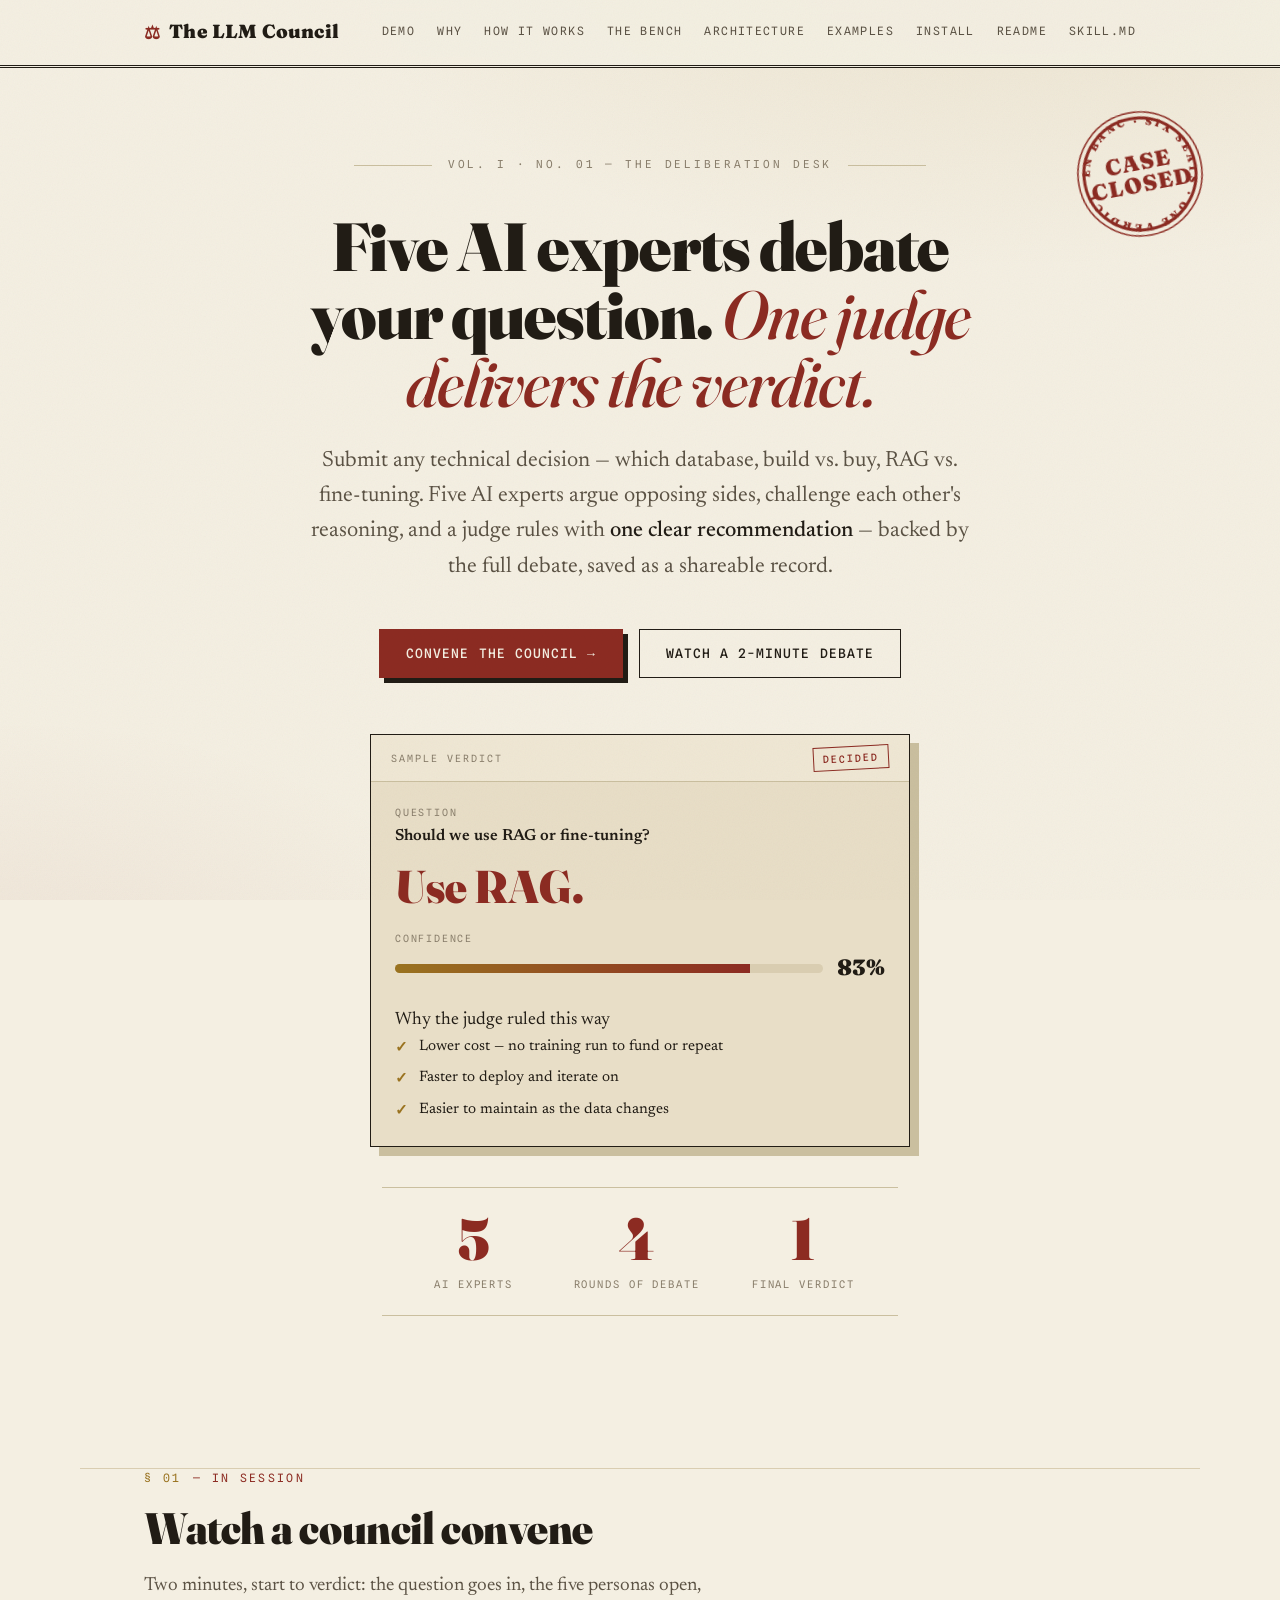
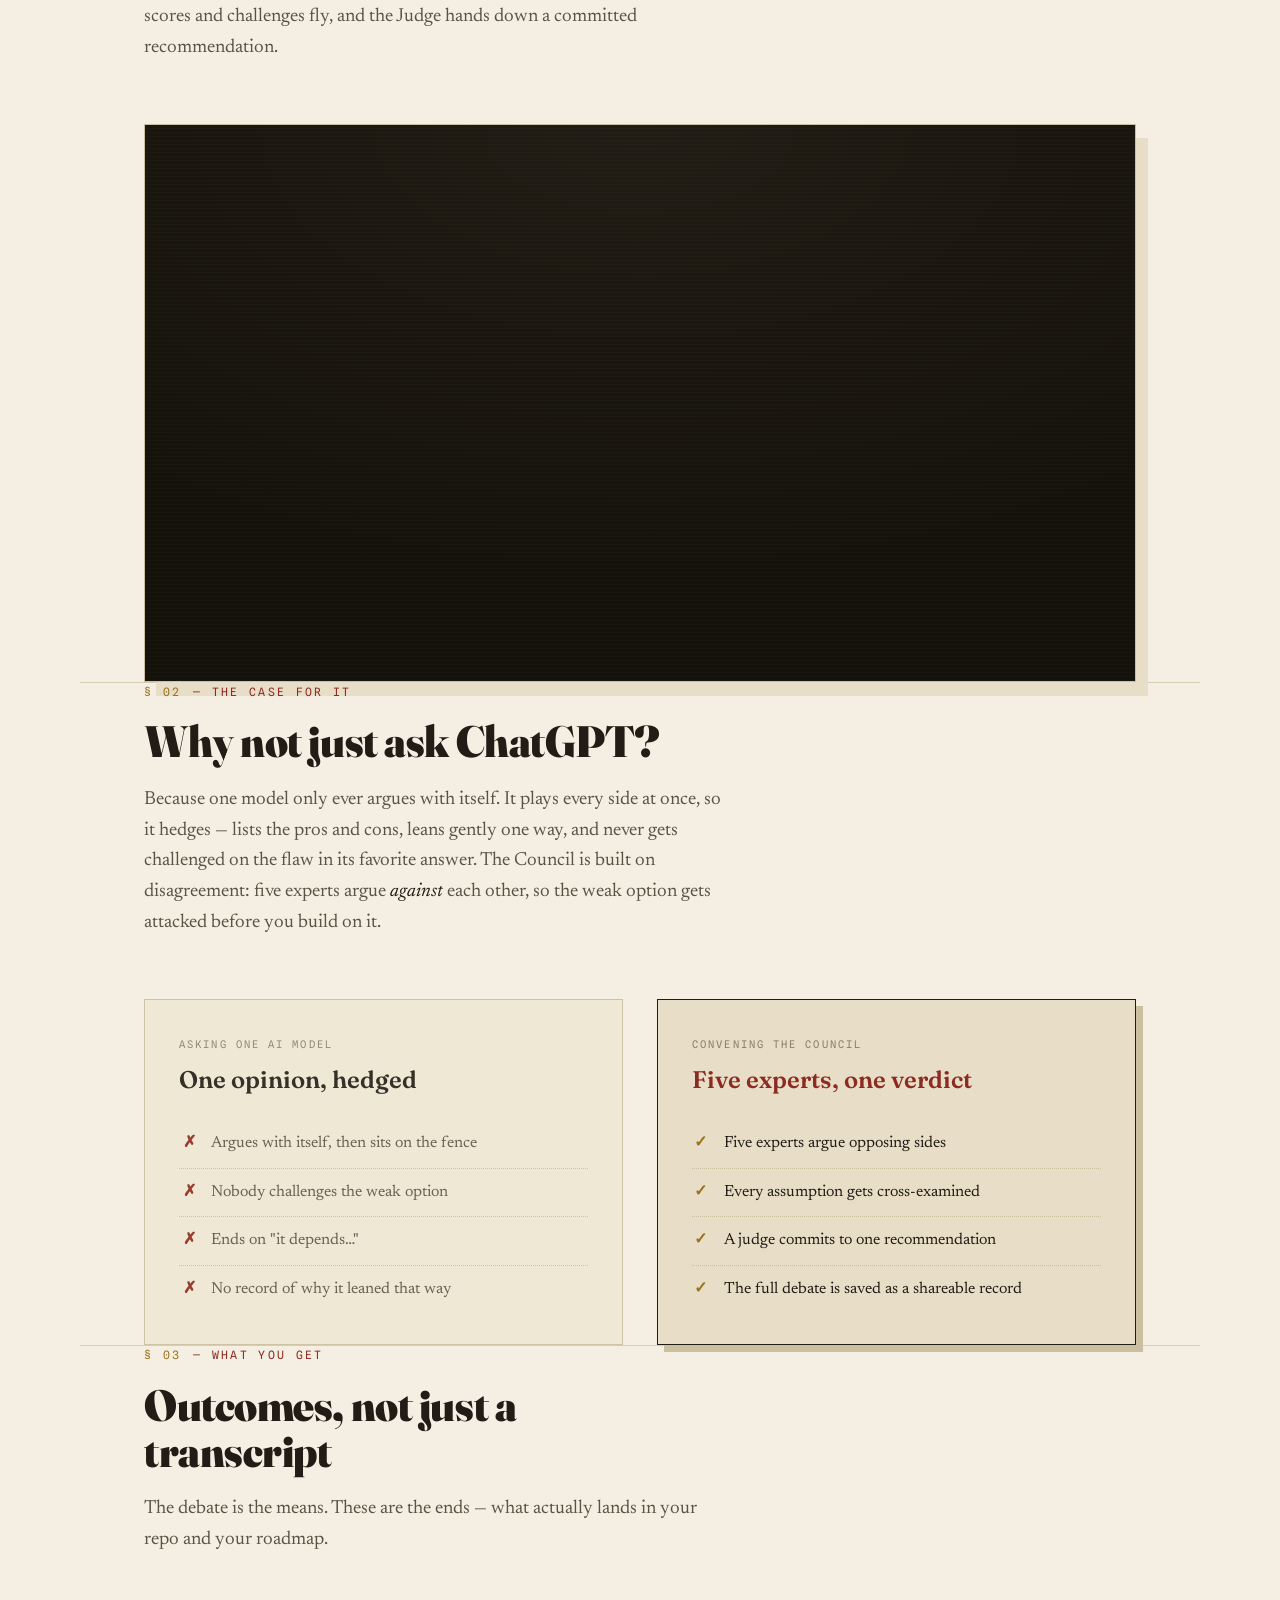
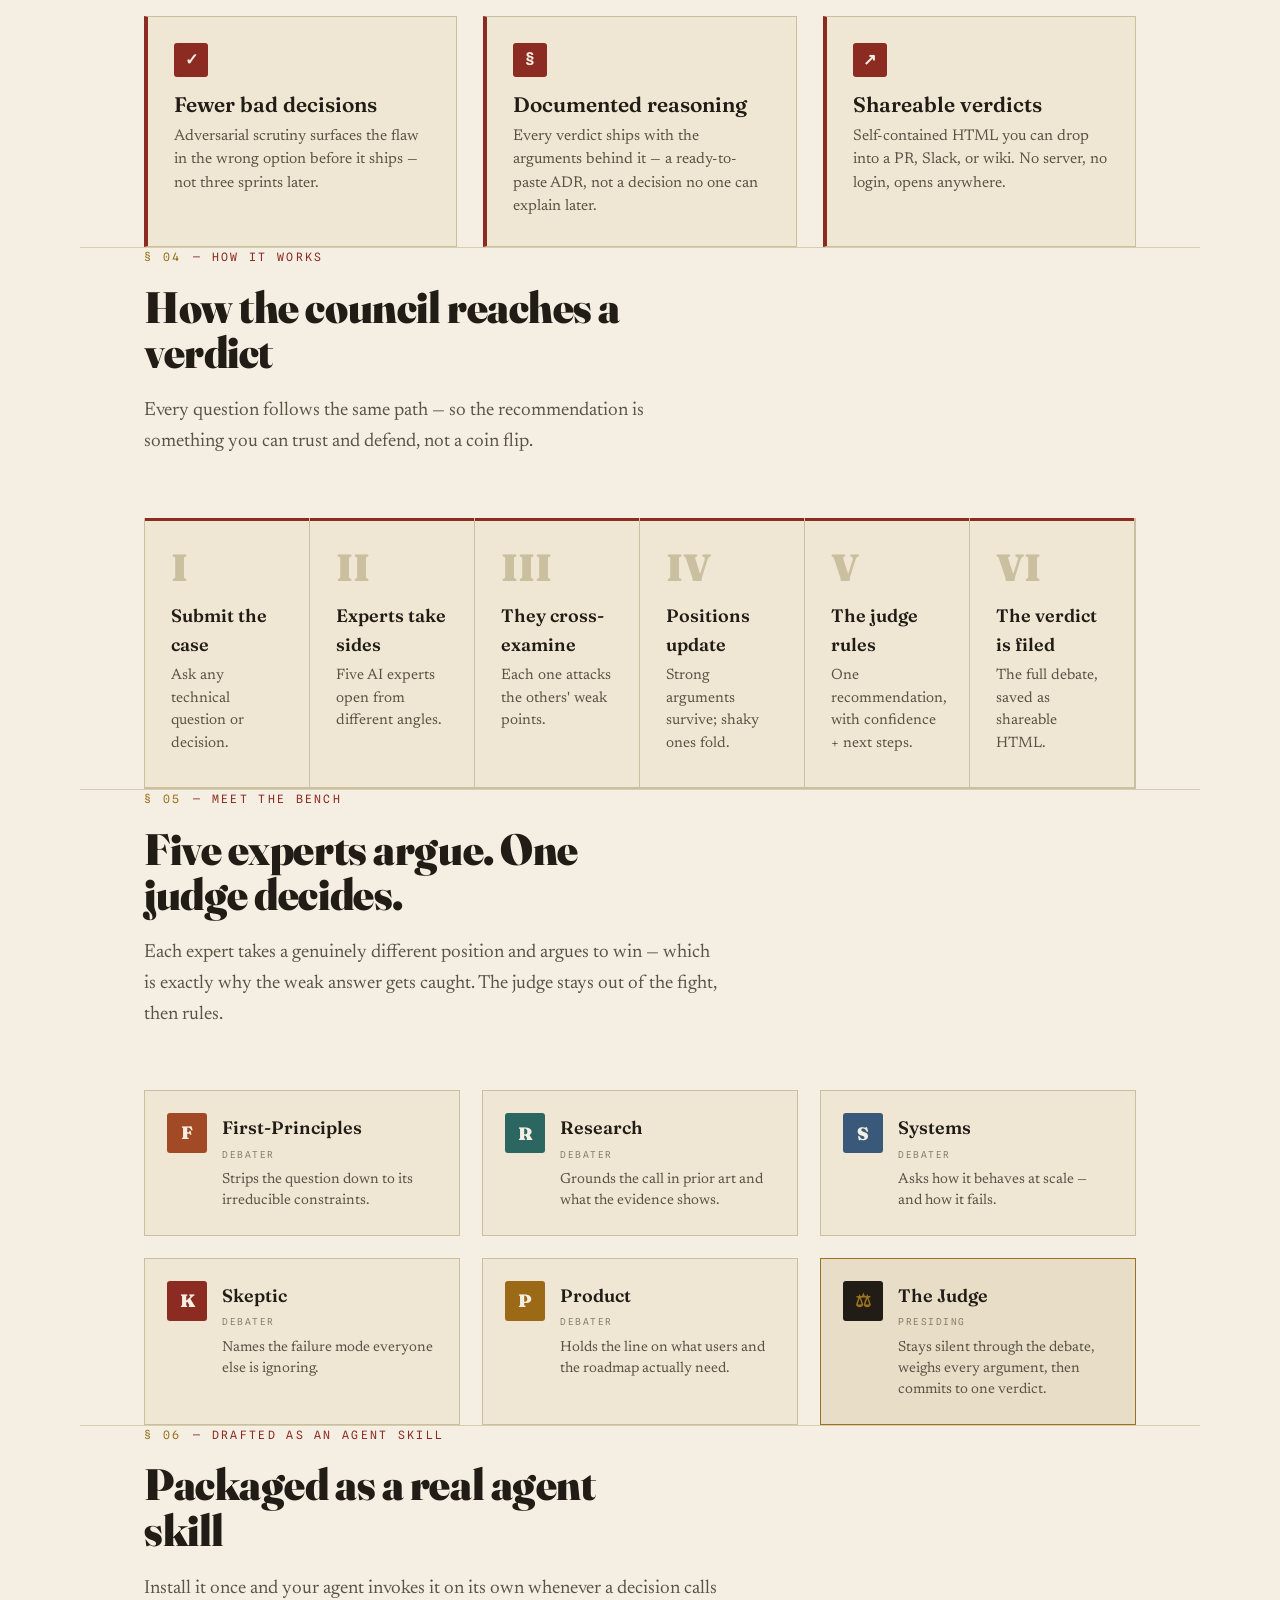
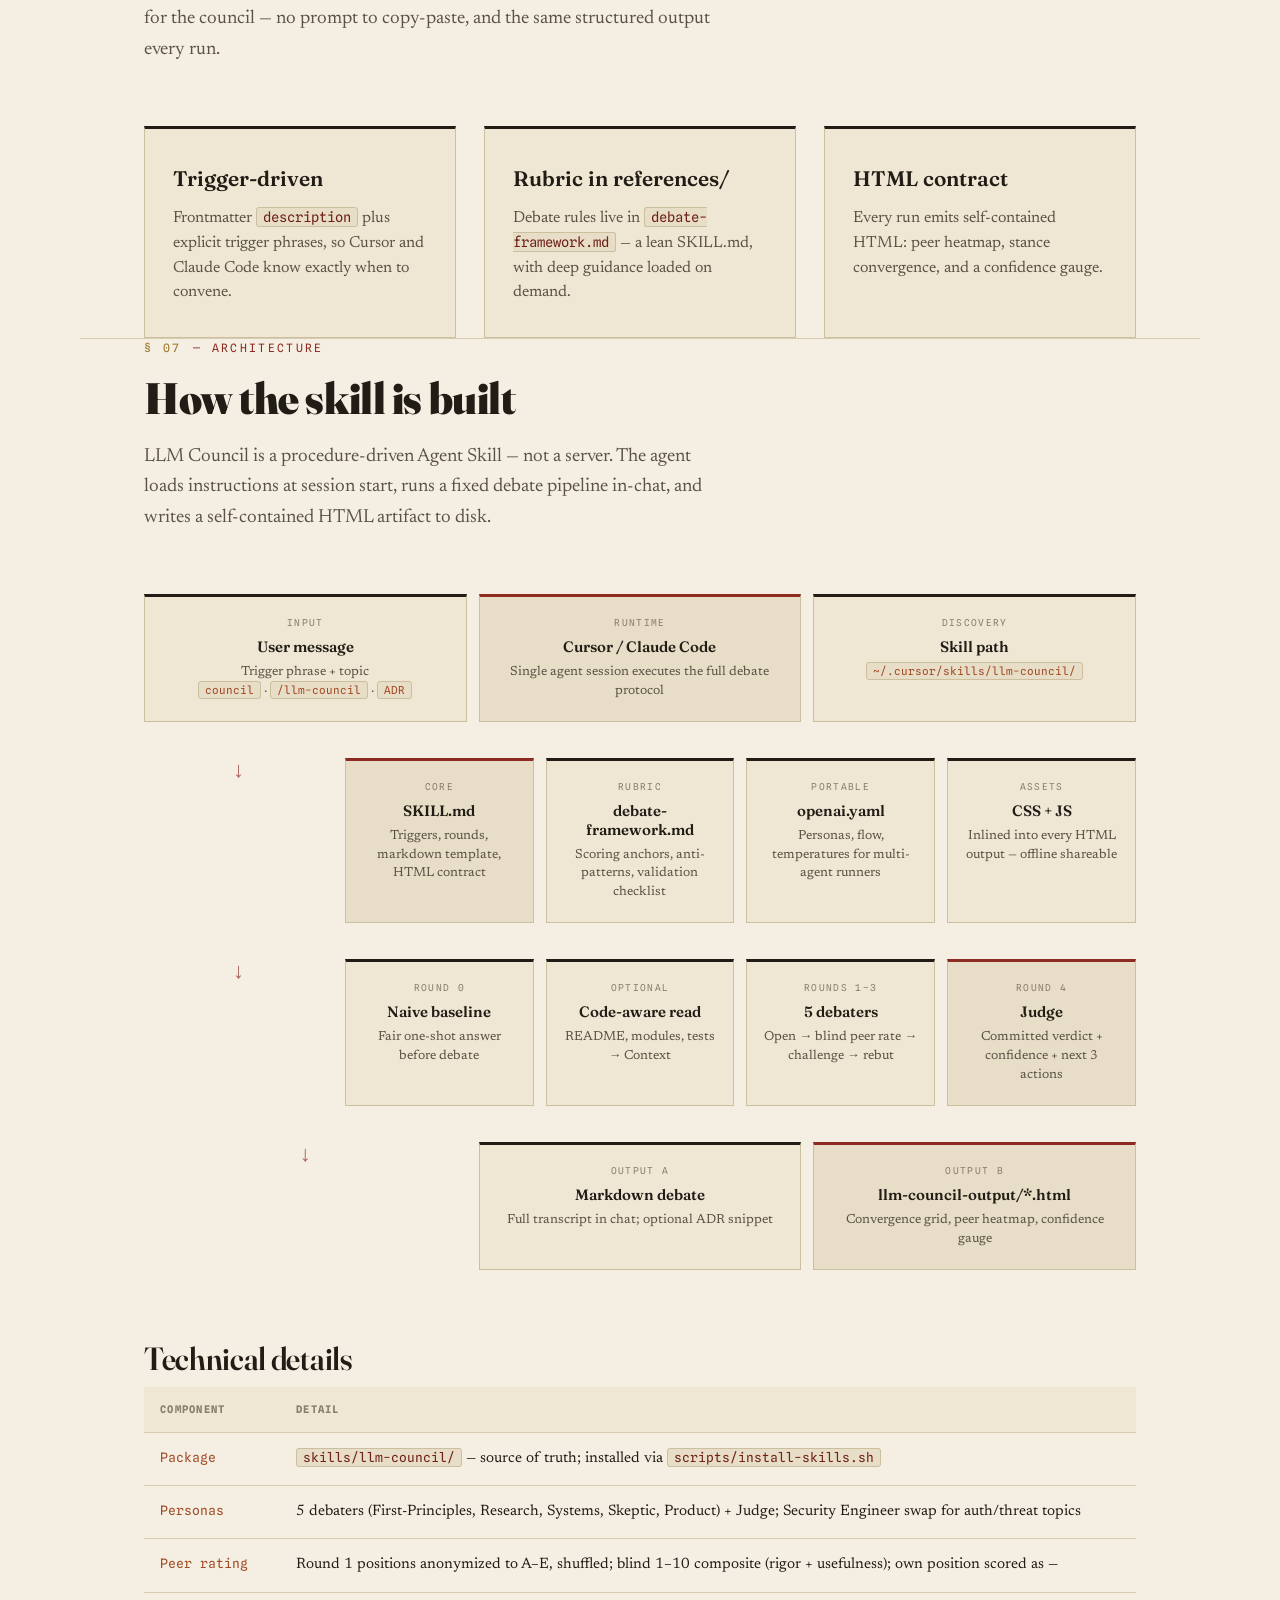
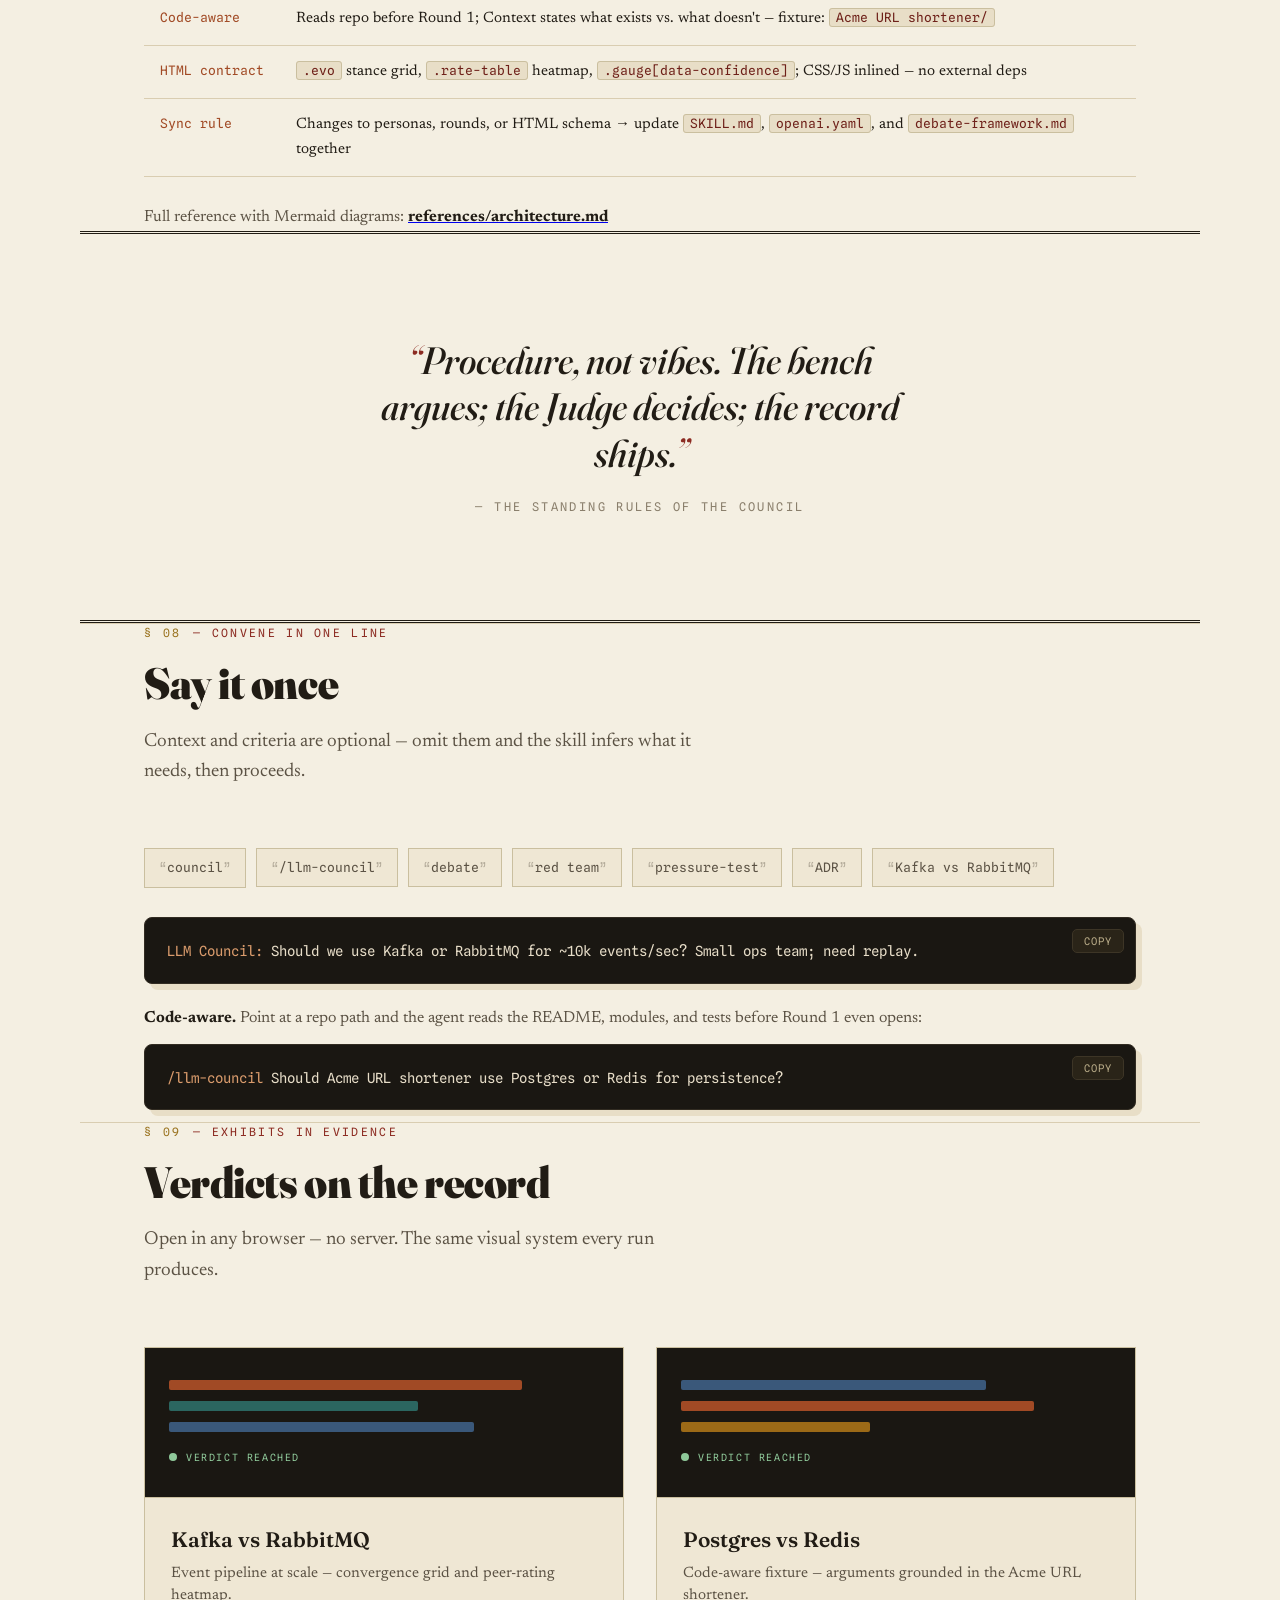
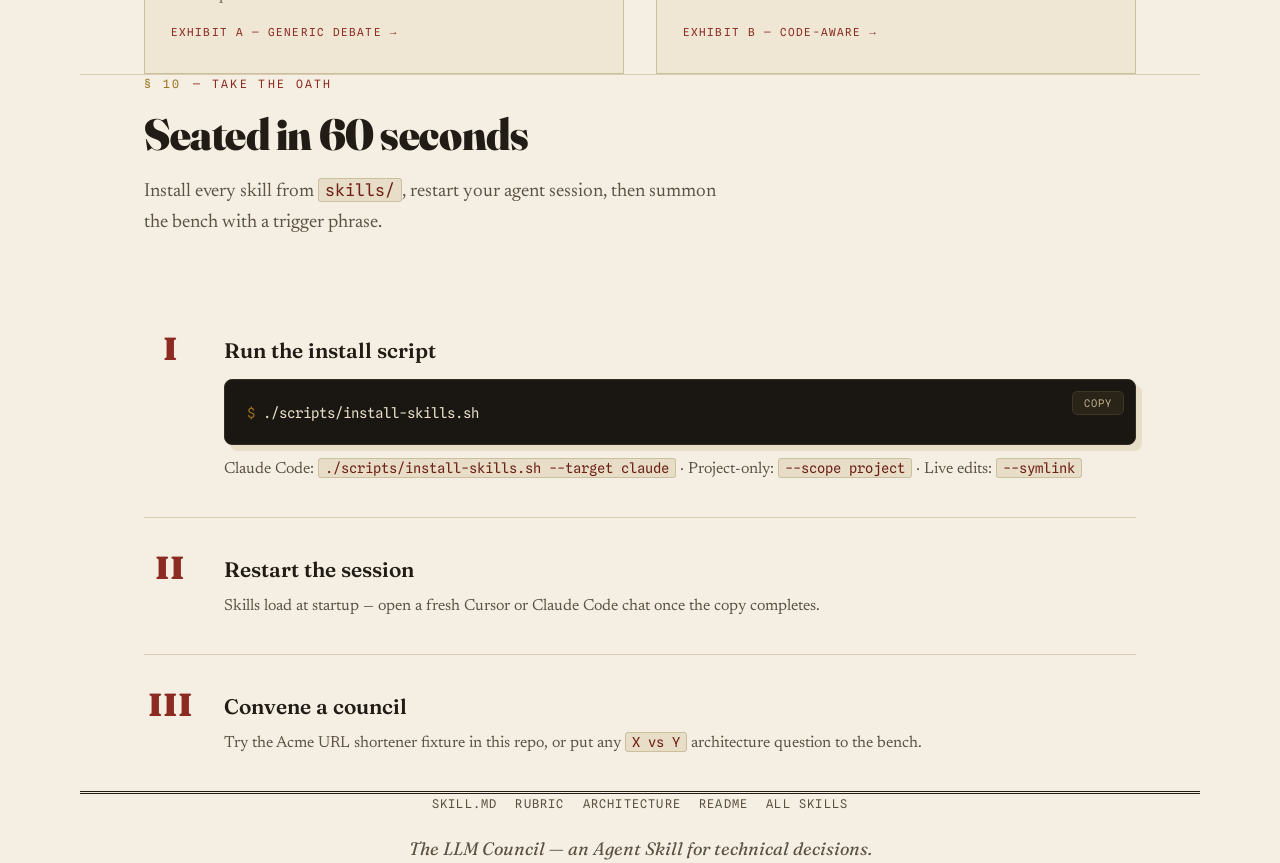
==== commit ce4fd612: "Updating the docs" ====
--- a/index.html
+++ b/index.html
@@ -915,17 +915,16 @@
       <figure class="screening" id="screening" data-video="assets/council-demo.mp4" ...>
     or replace the inner markup with a <video controls poster="…"><source src="…"></video>.
   -->
-  <figure class="screening" id="screening" role="group" aria-label="Demo video of an LLM Council session" tabindex="0">
-    <span class="tick tl"></span><span class="tick tr"></span><span class="tick bl"></span><span class="tick br"></span>
-    <span class="reel-badge"><span class="rec"></span> In session</span>
-    <span class="reel-time">02:00</span>
-    <div class="screen-center">
-      <button class="play" type="button" aria-label="Play the demo">
-        <svg width="30" height="34" viewBox="0 0 30 34" aria-hidden="true"><path d="M0 0 L30 17 L0 34 Z" fill="currentColor"/></svg>
-      </button>
-      <p class="screen-note">Demo reel — drop your recording here</p>
-    </div>
-    <figcaption class="screen-strip">The LLM Council · “Kafka vs RabbitMQ” · full debate to verdict</figcaption>
+  <figure class="screening" id="screening" role="group" aria-label="Demo video of an LLM Council session">
+    <iframe
+      width="100%"
+      height="100%"
+      src="https://www.youtube.com/embed/op0PWZI4AKo"
+      title="The LLM Council demo video"
+      frameborder="0"
+      allow="accelerometer; autoplay; clipboard-write; encrypted-media; gyroscope; picture-in-picture; web-share"
+      allowfullscreen>
+    </iframe>
   </figure>
 </section>
 
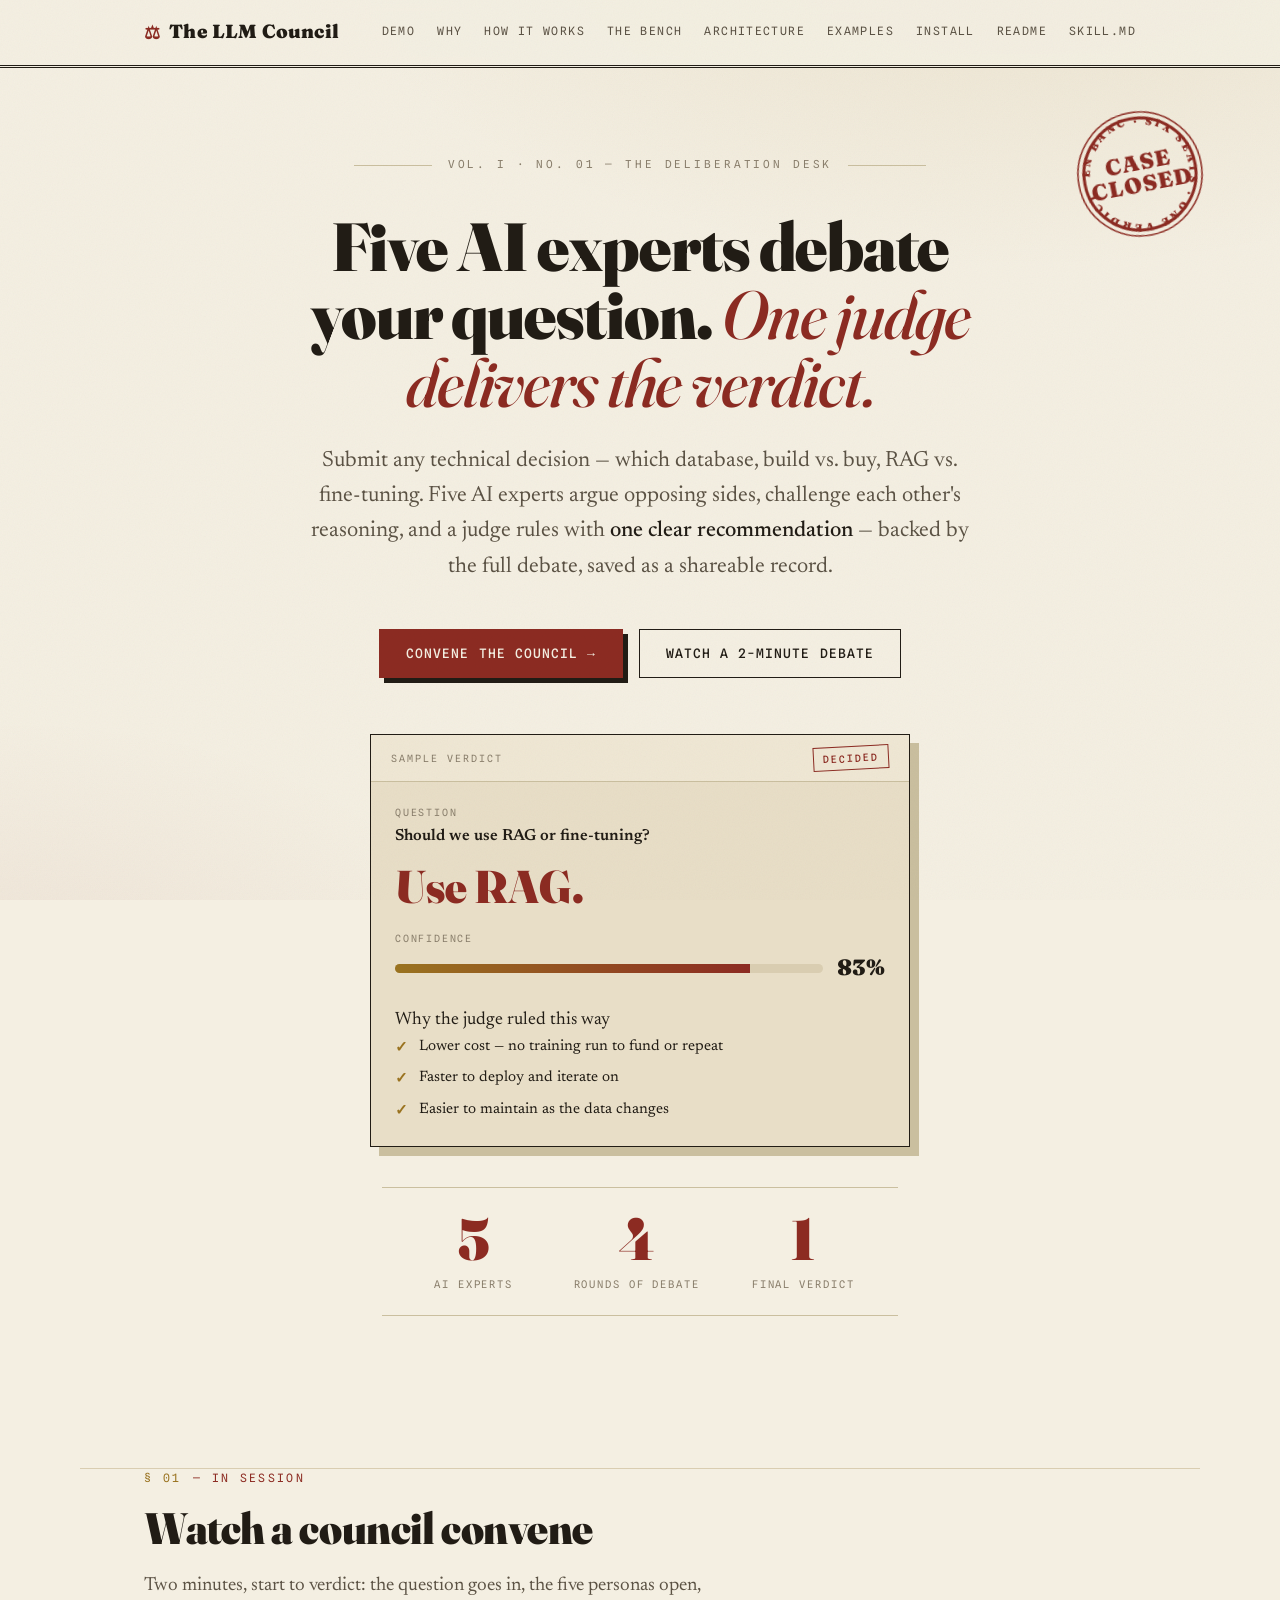
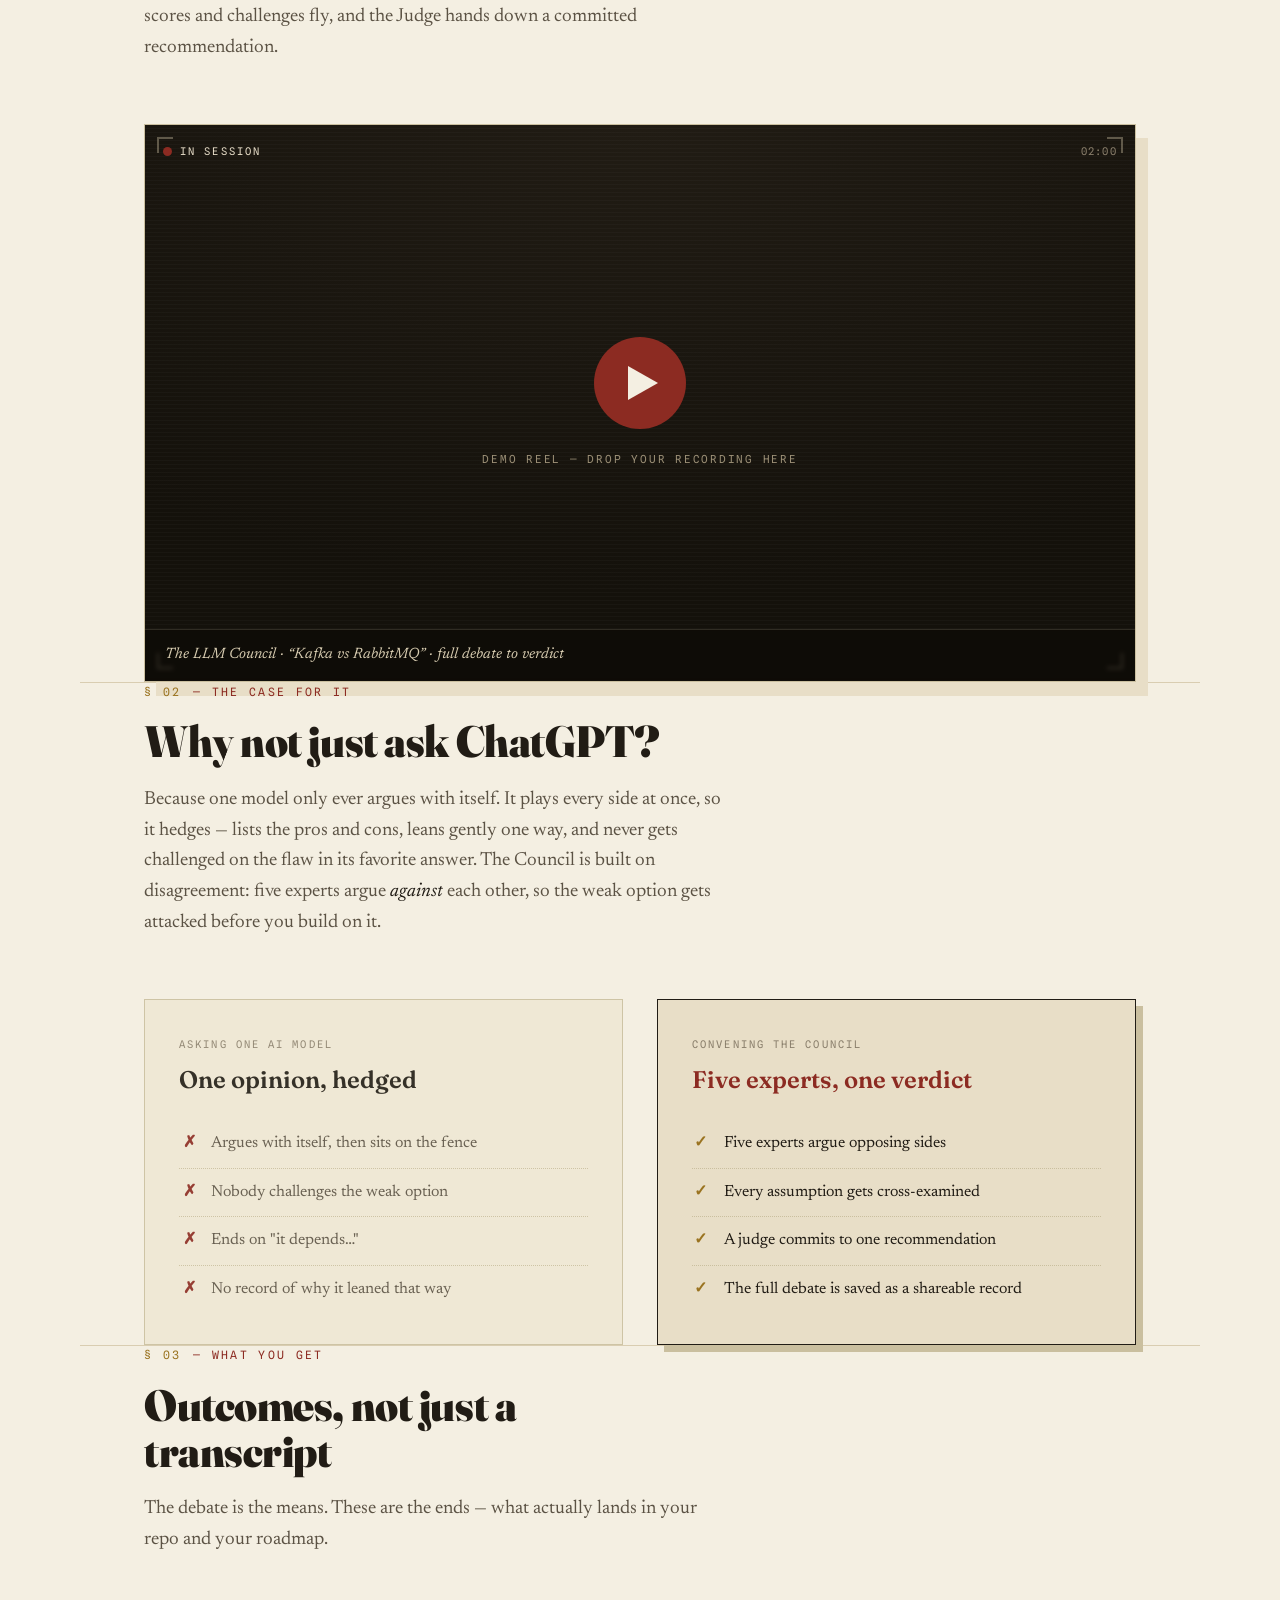
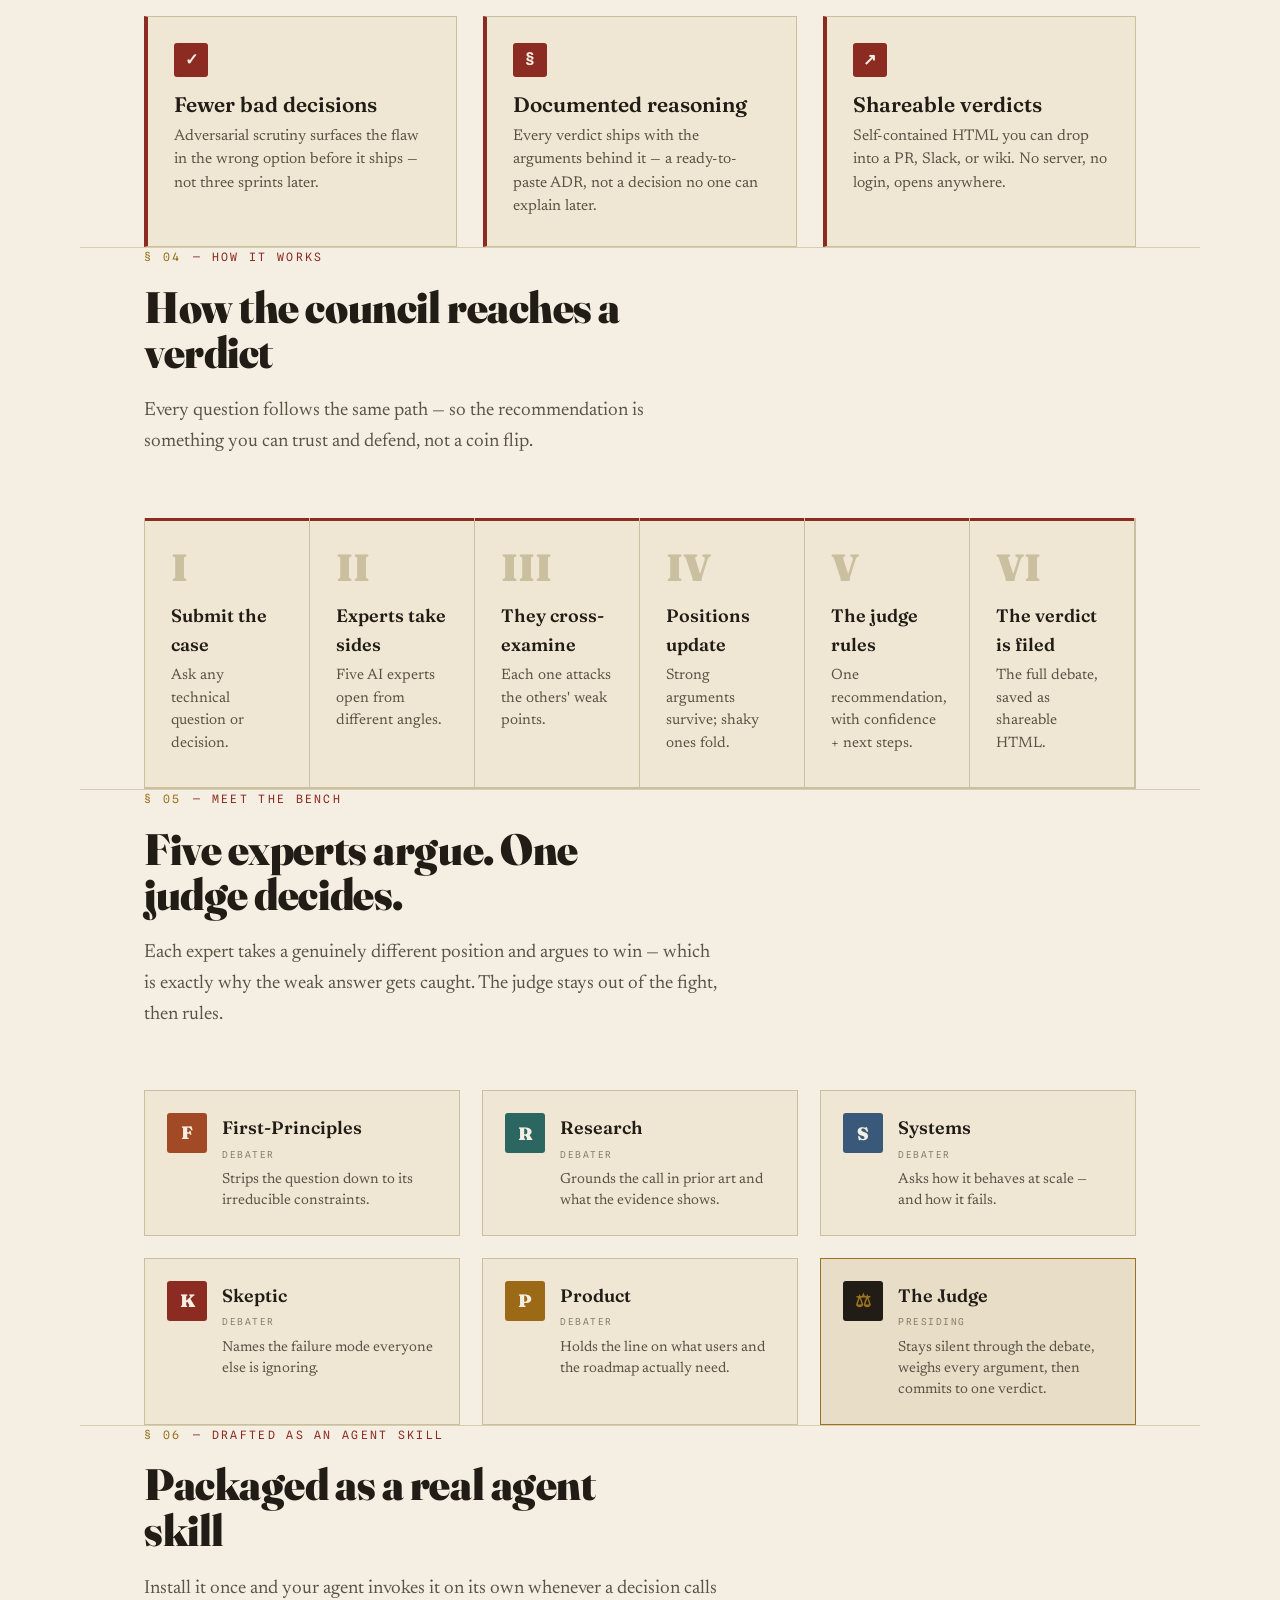
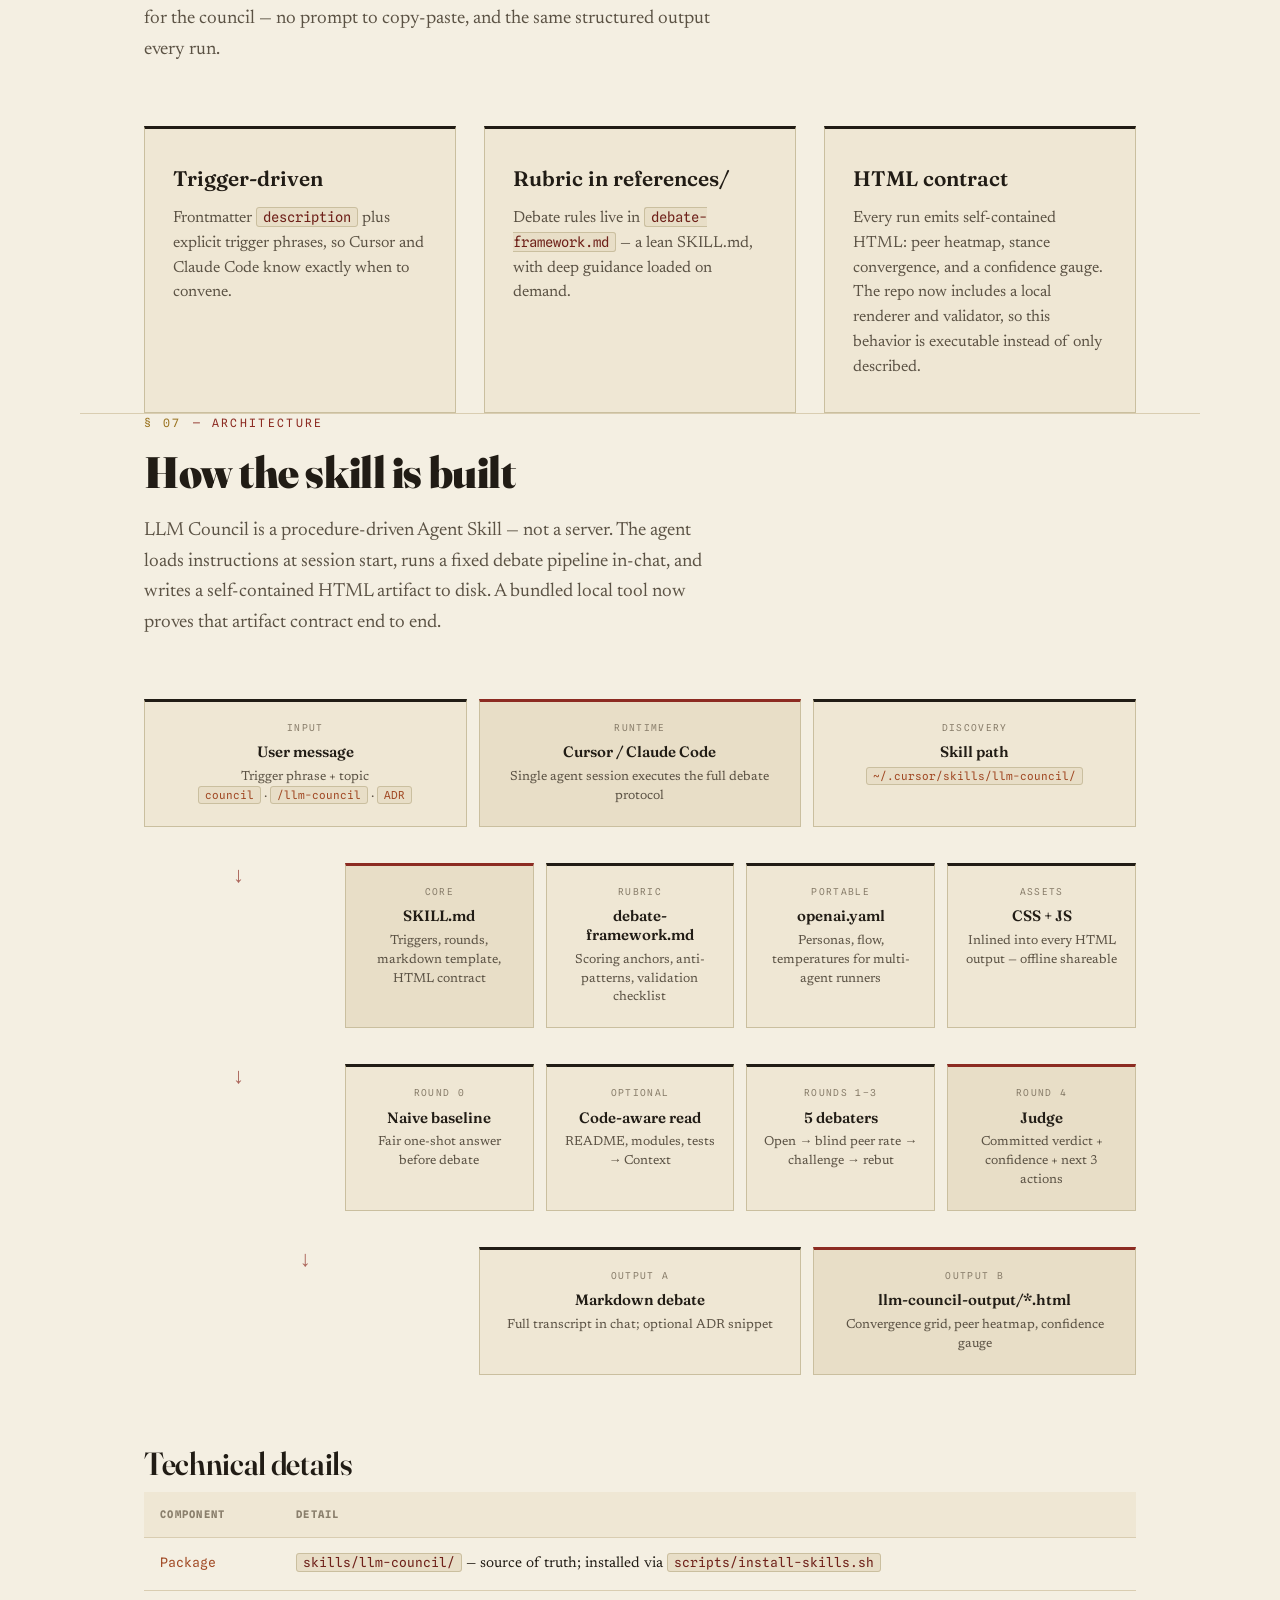
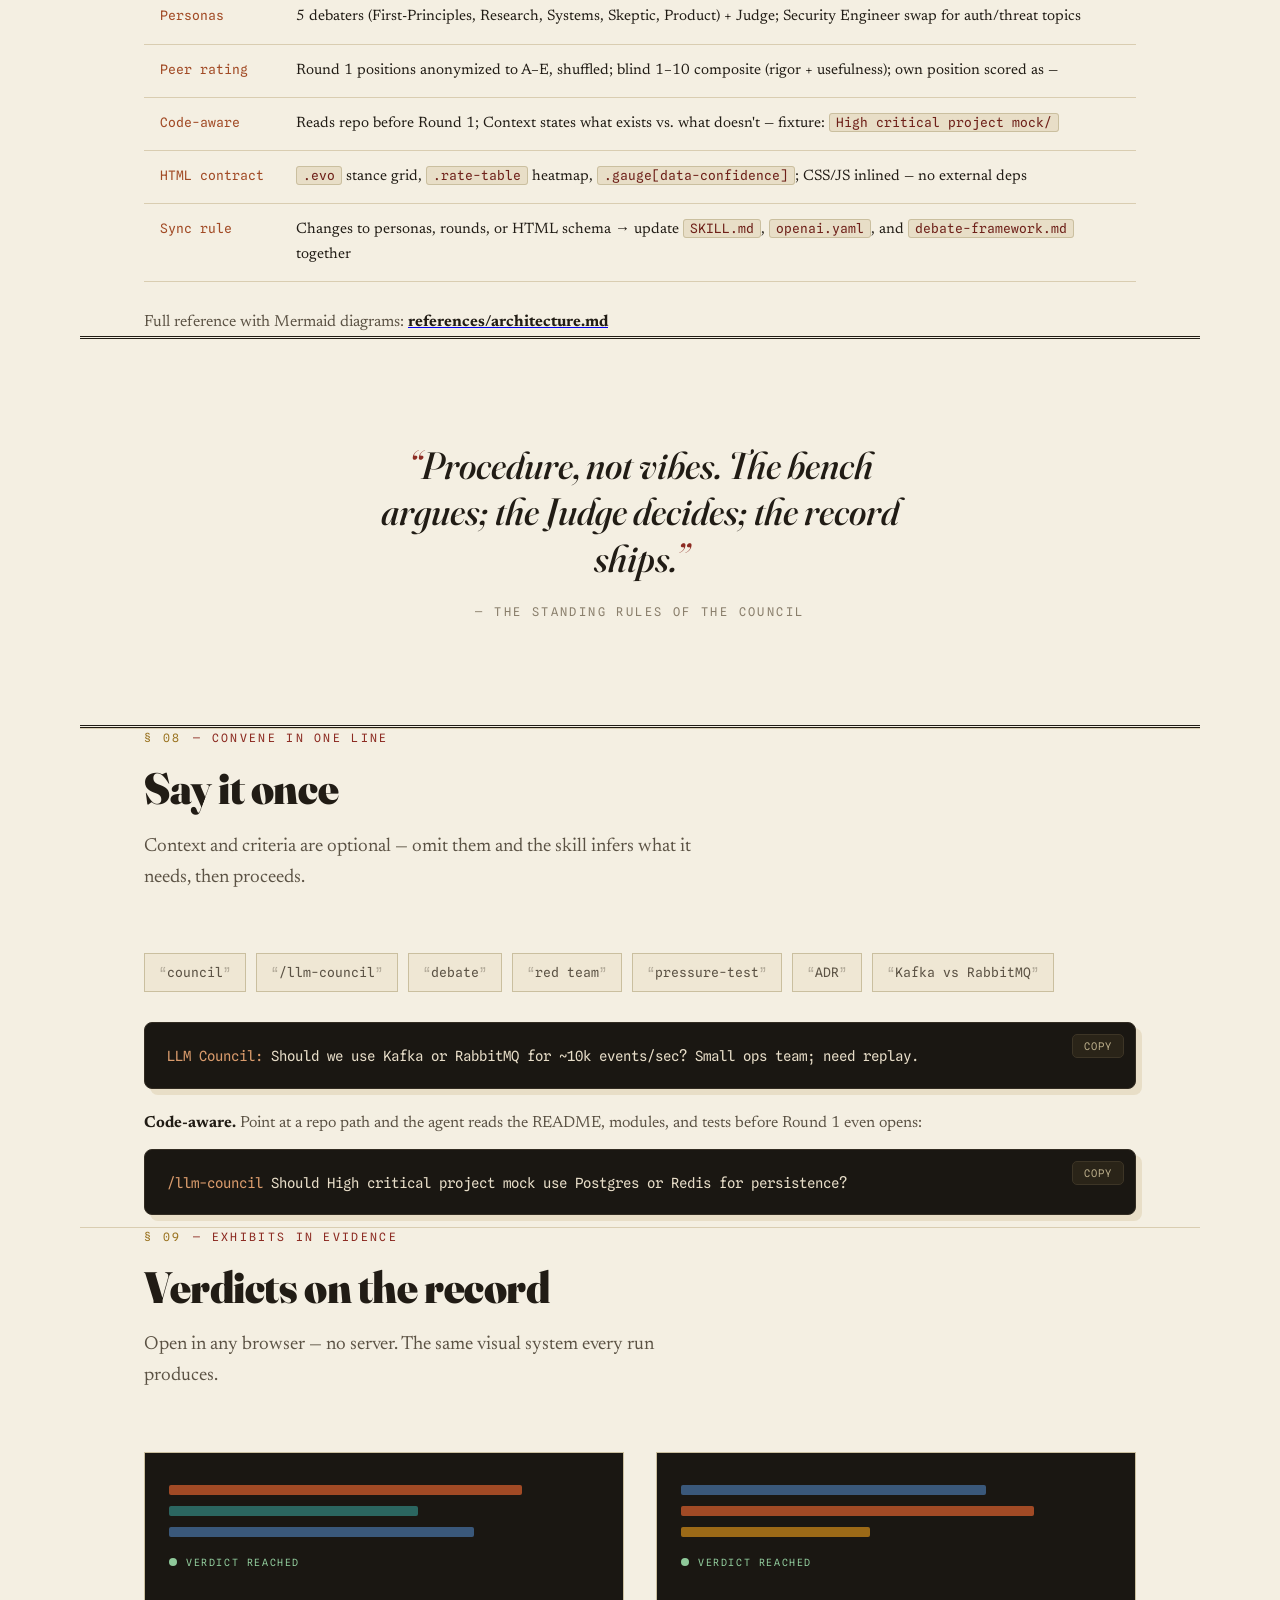
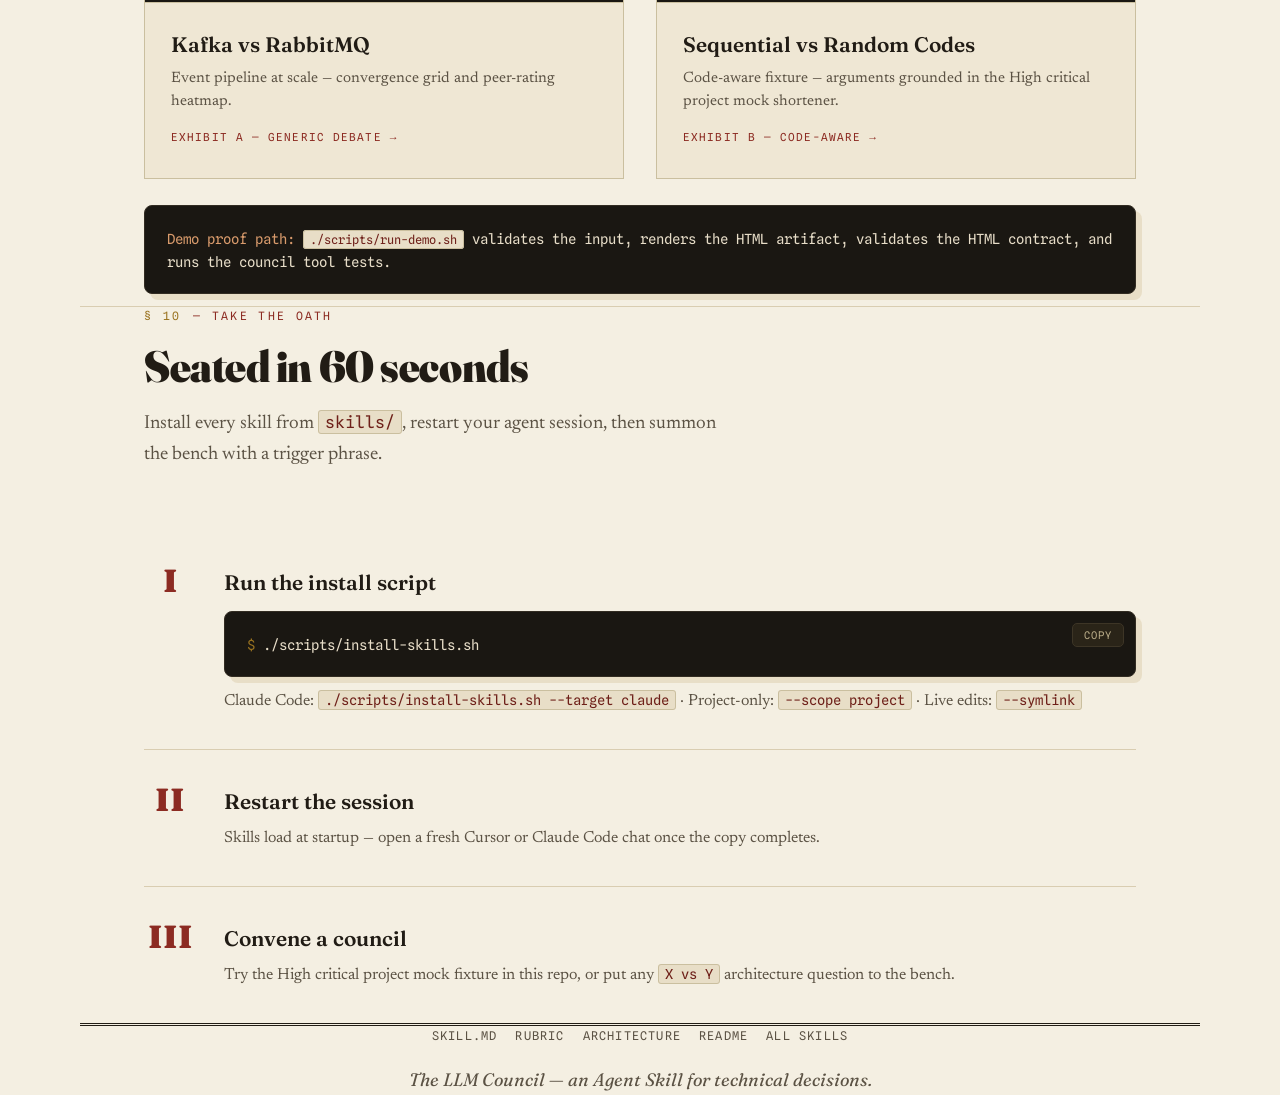
==== commit 7eeaedb2: "Improving the codebase" ====
--- a/index.html
+++ b/index.html
@@ -915,16 +915,17 @@
       <figure class="screening" id="screening" data-video="assets/council-demo.mp4" ...>
     or replace the inner markup with a <video controls poster="…"><source src="…"></video>.
   -->
-  <figure class="screening" id="screening" role="group" aria-label="Demo video of an LLM Council session">
-    <iframe
-      width="100%"
-      height="100%"
-      src="https://www.youtube.com/embed/op0PWZI4AKo"
-      title="The LLM Council demo video"
-      frameborder="0"
-      allow="accelerometer; autoplay; clipboard-write; encrypted-media; gyroscope; picture-in-picture; web-share"
-      allowfullscreen>
-    </iframe>
+  <figure class="screening" id="screening" role="group" aria-label="Demo video of an LLM Council session" tabindex="0">
+    <span class="tick tl"></span><span class="tick tr"></span><span class="tick bl"></span><span class="tick br"></span>
+    <span class="reel-badge"><span class="rec"></span> In session</span>
+    <span class="reel-time">02:00</span>
+    <div class="screen-center">
+      <button class="play" type="button" aria-label="Play the demo">
+        <svg width="30" height="34" viewBox="0 0 30 34" aria-hidden="true"><path d="M0 0 L30 17 L0 34 Z" fill="currentColor"/></svg>
+      </button>
+      <p class="screen-note">Demo reel — drop your recording here</p>
+    </div>
+    <figcaption class="screen-strip">The LLM Council · “Kafka vs RabbitMQ” · full debate to verdict</figcaption>
   </figure>
 </section>
 
@@ -1042,7 +1043,7 @@
     </div>
     <div class="card">
       <h3>HTML contract</h3>
-      <p>Every run emits self-contained HTML: peer heatmap, stance convergence, and a confidence gauge.</p>
+      <p>Every run emits self-contained HTML: peer heatmap, stance convergence, and a confidence gauge. The repo now includes a local renderer and validator, so this behavior is executable instead of only described.</p>
     </div>
   </div>
 </section>
@@ -1050,7 +1051,7 @@
 <section class="wrap" id="architecture">
   <div class="kicker"><span class="num">§ 07</span> — Architecture</div>
   <h2>How the skill is built</h2>
-  <p class="section-lead">LLM Council is a procedure-driven Agent Skill — not a server. The agent loads instructions at session start, runs a fixed debate pipeline in-chat, and writes a self-contained HTML artifact to disk.</p>
+  <p class="section-lead">LLM Council is a procedure-driven Agent Skill — not a server. The agent loads instructions at session start, runs a fixed debate pipeline in-chat, and writes a self-contained HTML artifact to disk. A bundled local tool now proves that artifact contract end to end.</p>
 
   <div class="arch">
     <div class="arch-layer">
@@ -1140,7 +1141,7 @@
       <tr><td>Package</td><td><code>skills/llm-council/</code> — source of truth; installed via <code>scripts/install-skills.sh</code></td></tr>
       <tr><td>Personas</td><td>5 debaters (First-Principles, Research, Systems, Skeptic, Product) + Judge; Security Engineer swap for auth/threat topics</td></tr>
       <tr><td>Peer rating</td><td>Round 1 positions anonymized to A–E, shuffled; blind 1–10 composite (rigor + usefulness); own position scored as —</td></tr>
-      <tr><td>Code-aware</td><td>Reads repo before Round 1; Context states what exists vs. what doesn't — fixture: <code>Acme URL shortener/</code></td></tr>
+      <tr><td>Code-aware</td><td>Reads repo before Round 1; Context states what exists vs. what doesn't — fixture: <code>High critical project mock/</code></td></tr>
       <tr><td>HTML contract</td><td><code>.evo</code> stance grid, <code>.rate-table</code> heatmap, <code>.gauge[data-confidence]</code>; CSS/JS inlined — no external deps</td></tr>
       <tr><td>Sync rule</td><td>Changes to personas, rounds, or HTML schema → update <code>SKILL.md</code>, <code>openai.yaml</code>, and <code>debate-framework.md</code> together</td></tr>
     </tbody>
@@ -1173,7 +1174,7 @@
   <p class="note"><b>Code-aware.</b> Point at a repo path and the agent reads the README, modules, and tests before Round 1 even opens:</p>
   <div class="code-block" id="prompt-code">
     <button type="button" class="copy-btn" data-copy="prompt-code-text">Copy</button>
-    <span id="prompt-code-text"><span class="kw">/llm-council</span> Should Acme URL shortener use Postgres or Redis for persistence?</span>
+    <span id="prompt-code-text"><span class="kw">/llm-council</span> Should High critical project mock use Postgres or Redis for persistence?</span>
   </div>
 </section>
 
@@ -1193,17 +1194,20 @@
         <span class="demo-tag">Exhibit A — Generic debate →</span>
       </div>
     </a>
-    <a class="demo-card" href="llm-council-output/postgres-vs-redis.html">
+    <a class="demo-card" href="llm-council-output/sequential-vs-random-codes.html">
       <div class="demo-preview">
         <span class="bar c"></span><span class="bar a"></span><span class="bar d"></span>
         <span class="verdict-line"><span class="dot"></span> Verdict reached</span>
       </div>
       <div class="demo-card-body">
-        <h3>Postgres vs Redis</h3>
-        <p>Code-aware fixture — arguments grounded in the Acme URL shortener.</p>
+        <h3>Sequential vs Random Codes</h3>
+        <p>Code-aware fixture — arguments grounded in the High critical project mock shortener.</p>
         <span class="demo-tag">Exhibit B — Code-aware →</span>
       </div>
     </a>
+  </div>
+  <div class="code-block" style="margin-top: 26px;">
+    <span><span class="kw">Demo proof path:</span> <code>./scripts/run-demo.sh</code> validates the input, renders the HTML artifact, validates the HTML contract, and runs the council tool tests.</span>
   </div>
 </section>
 
@@ -1234,7 +1238,7 @@
       <div class="ord">III</div>
       <div>
         <h3>Convene a council</h3>
-        <p>Try the Acme URL shortener fixture in this repo, or put any <code>X vs Y</code> architecture question to the bench.</p>
+        <p>Try the High critical project mock fixture in this repo, or put any <code>X vs Y</code> architecture question to the bench.</p>
       </div>
     </div>
   </div>
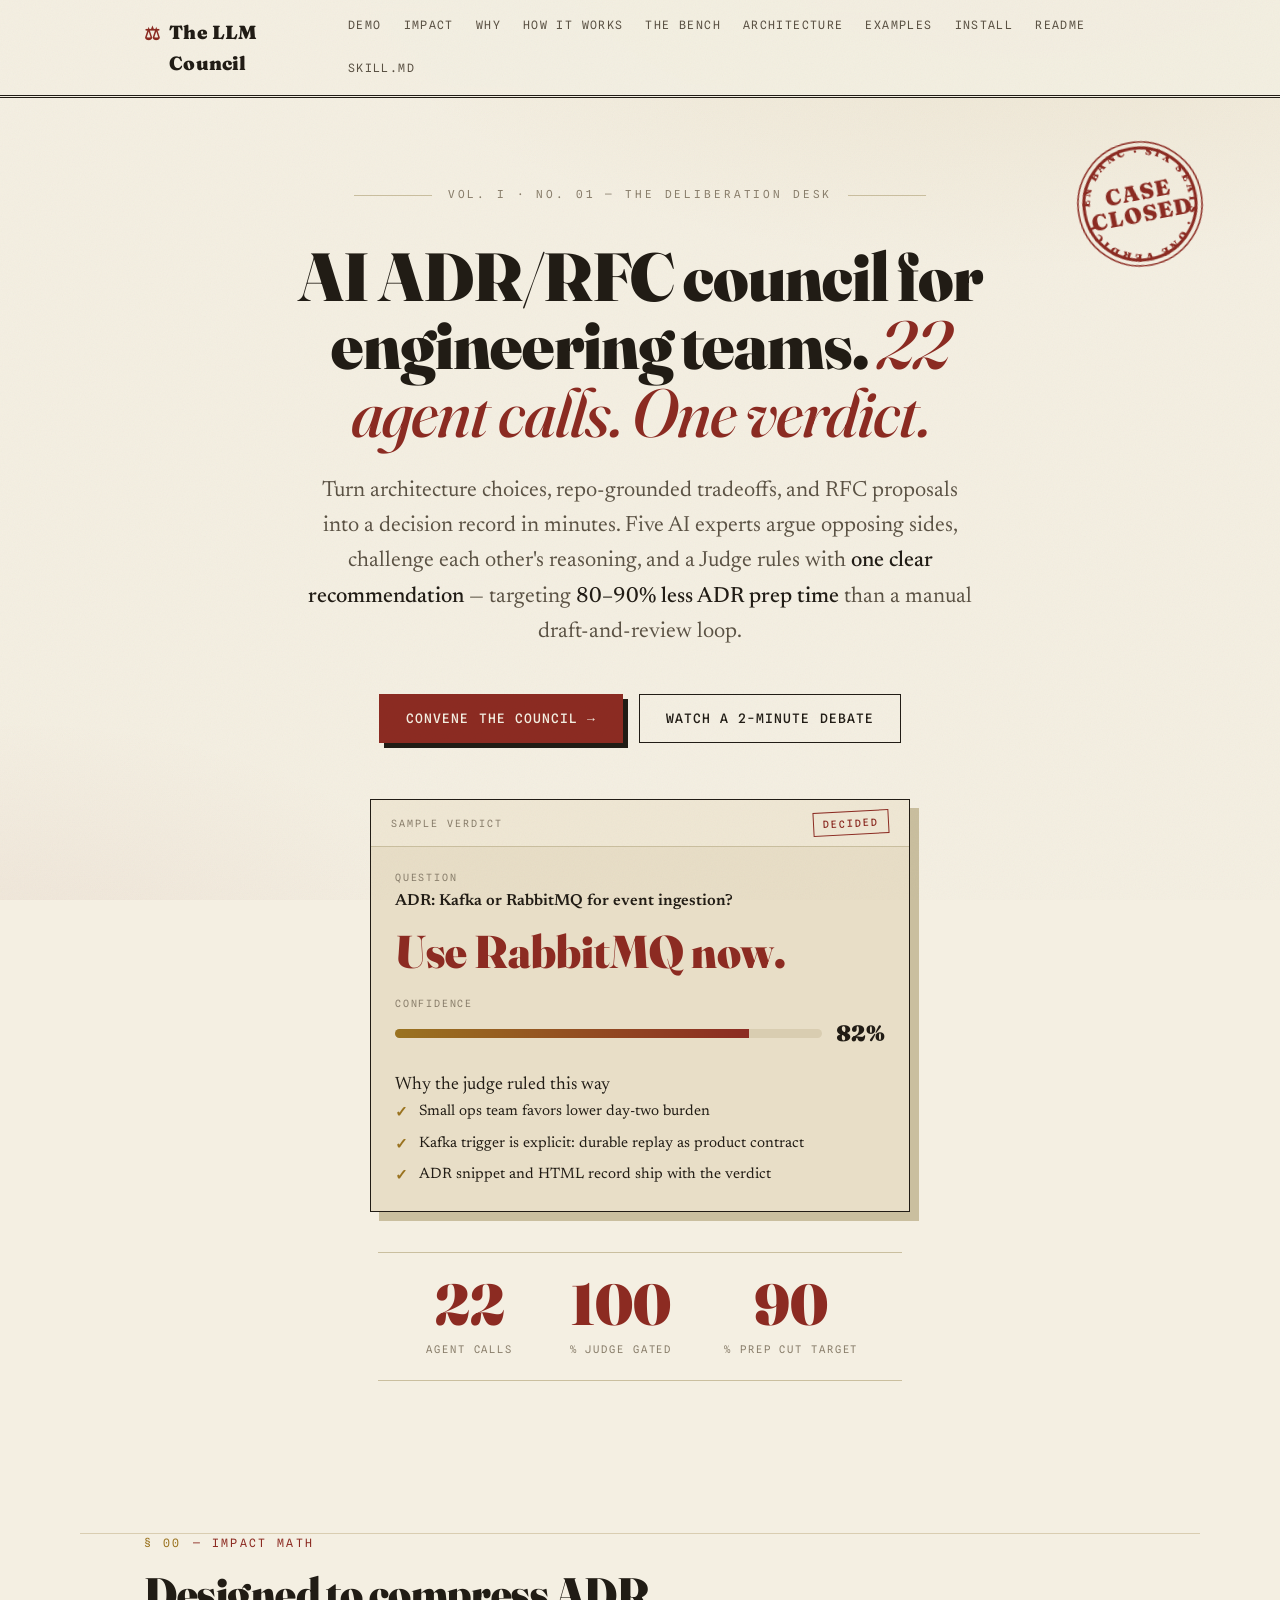
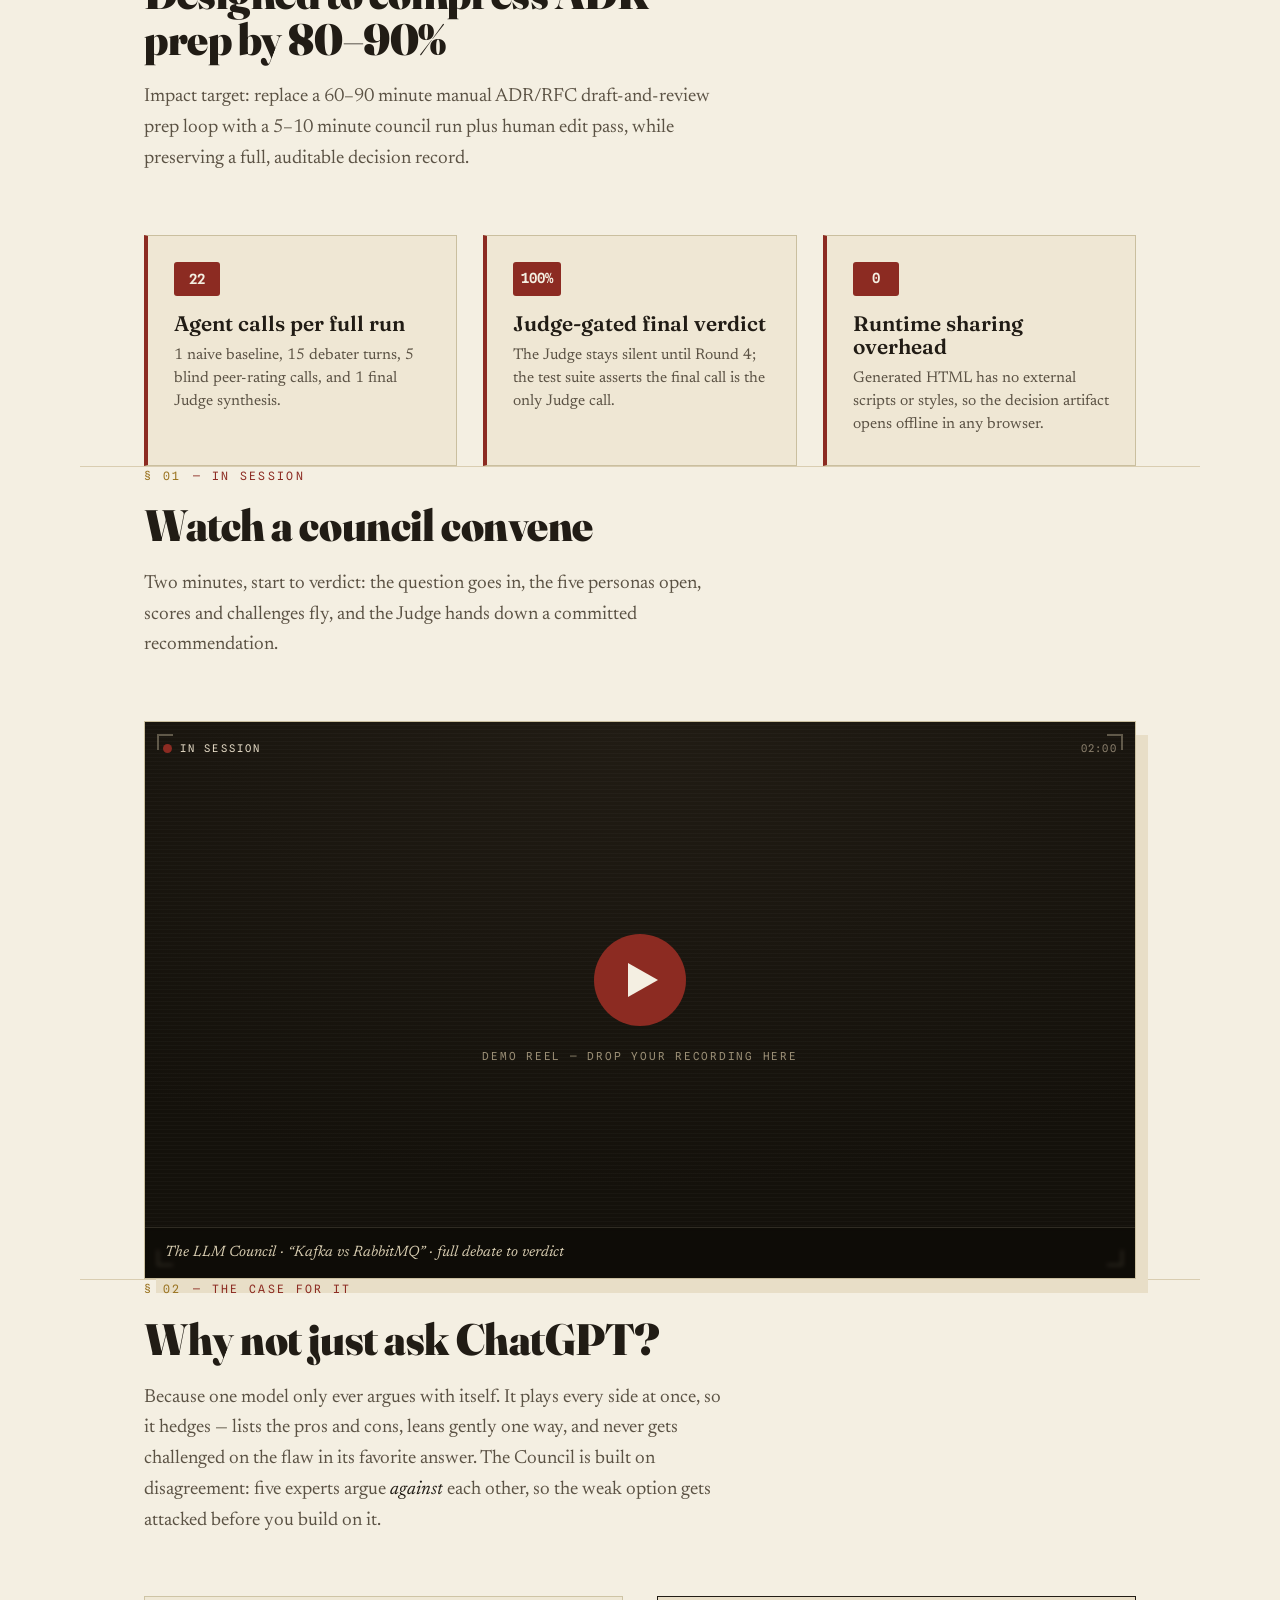
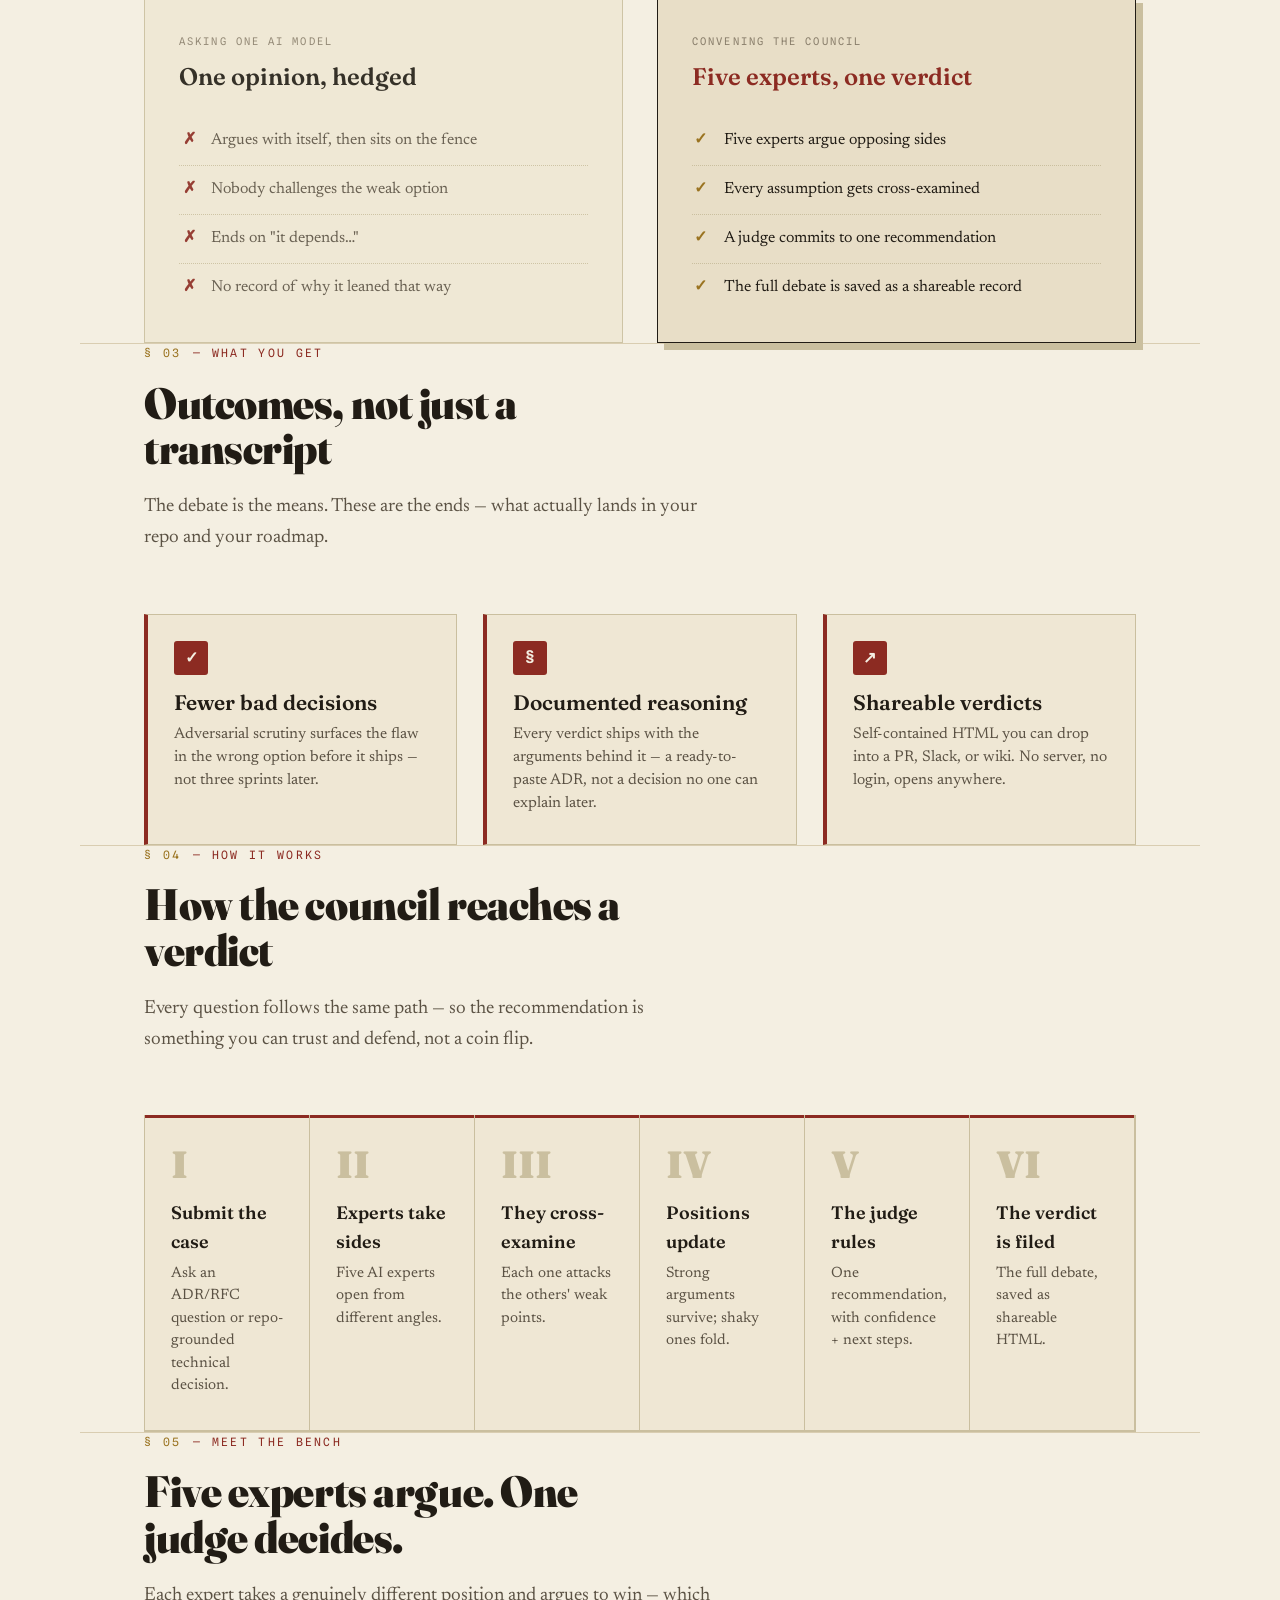
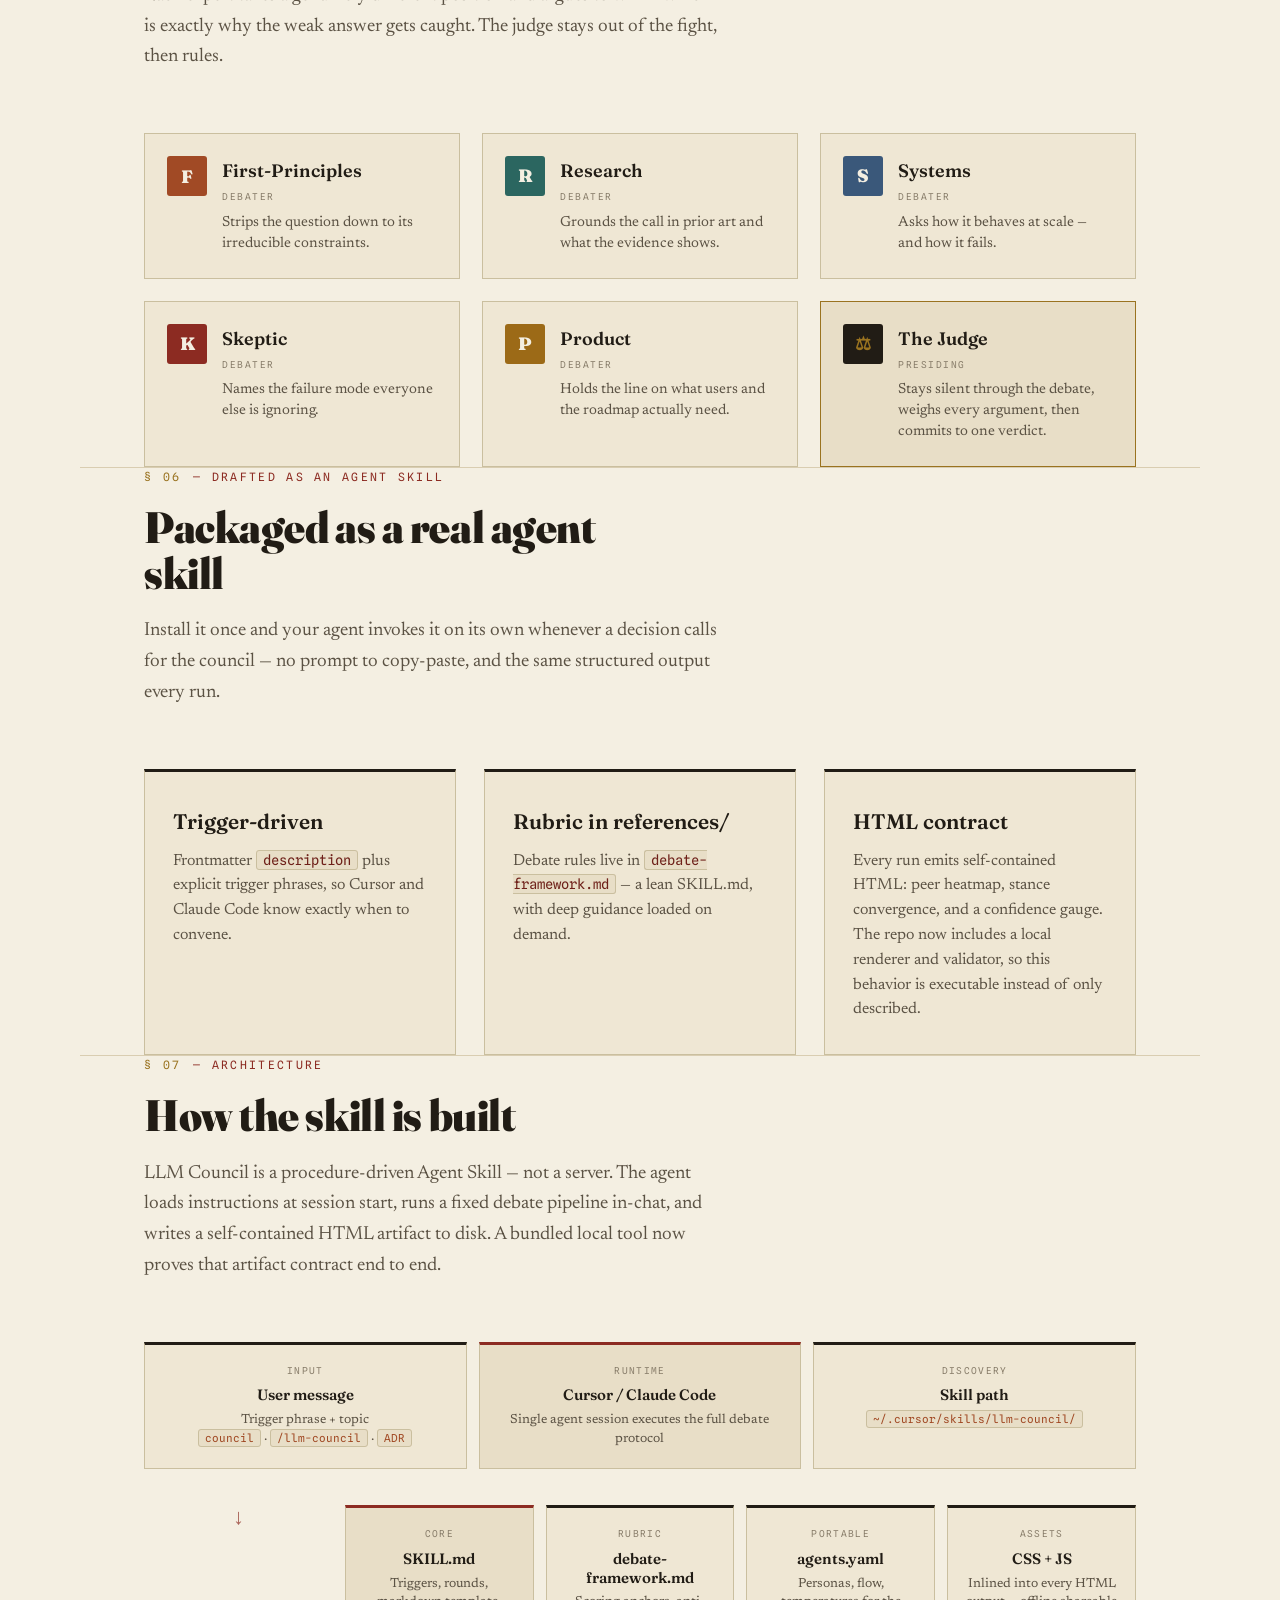
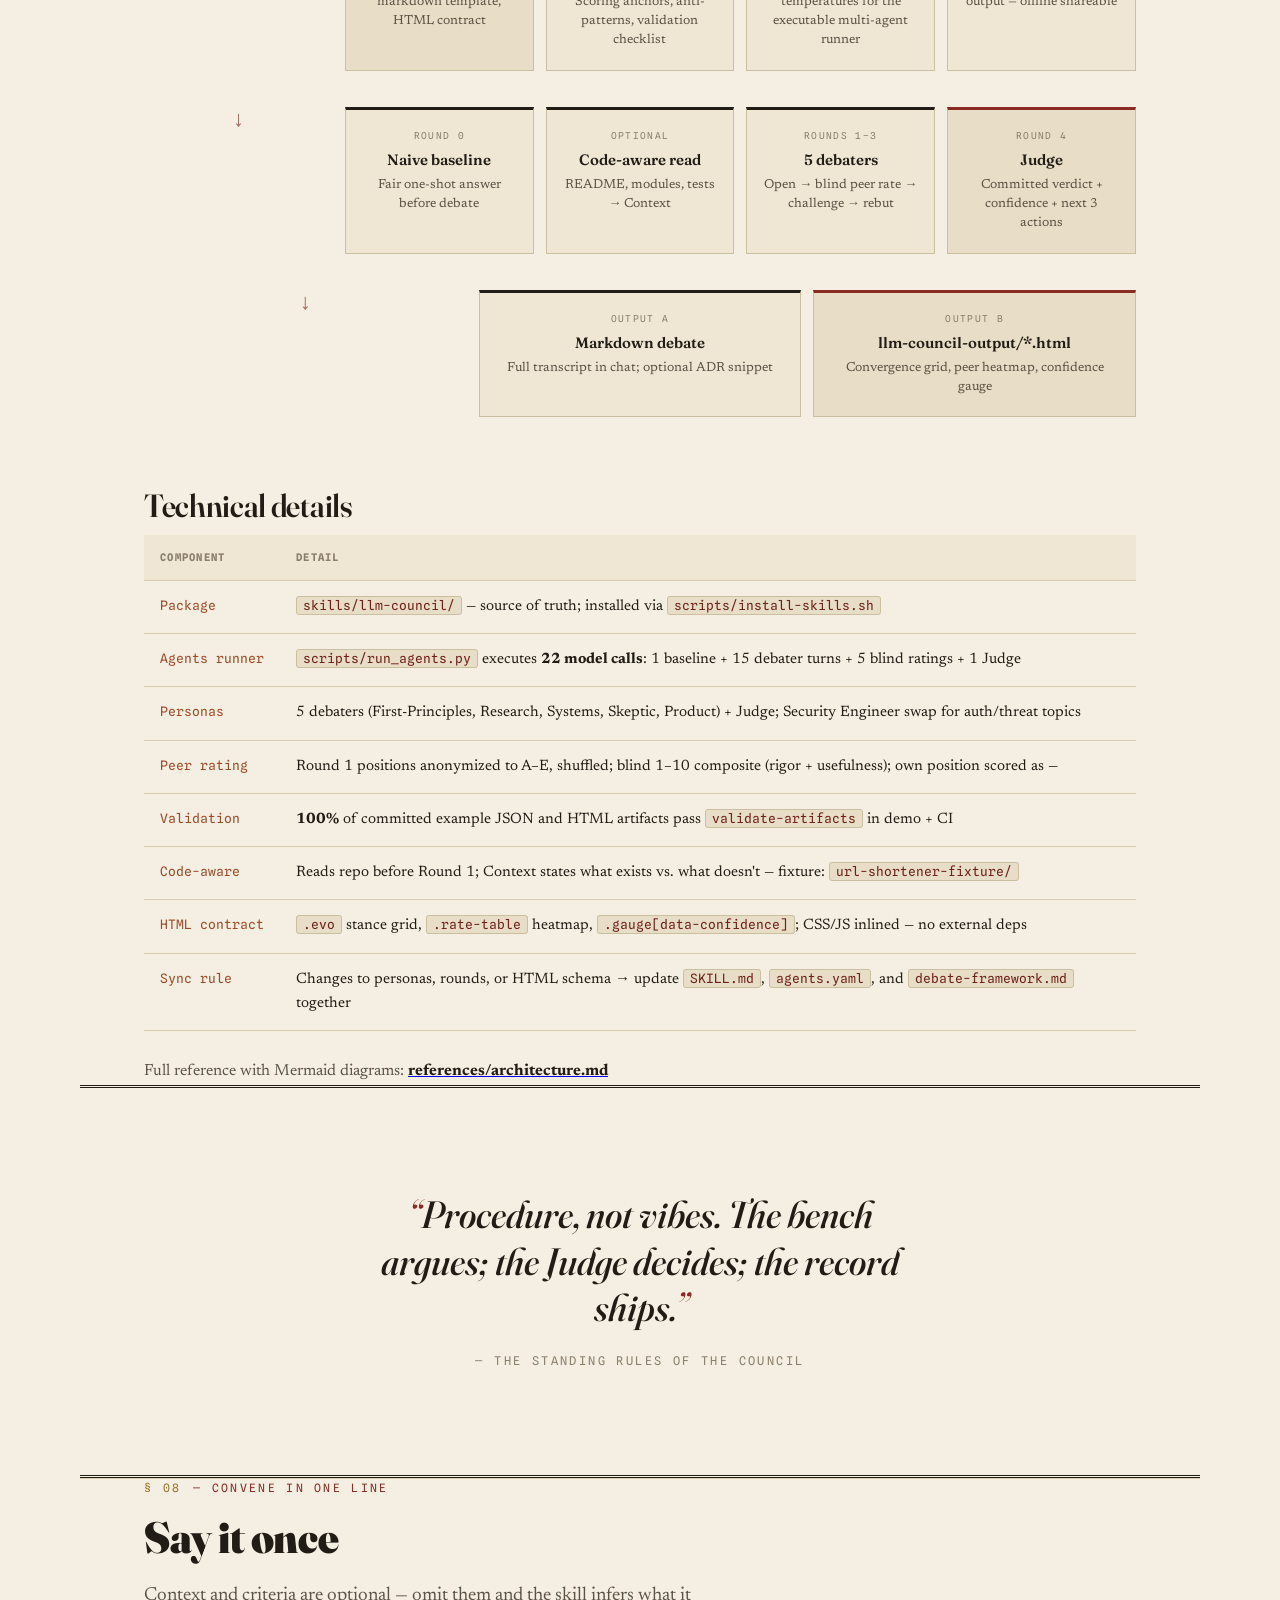
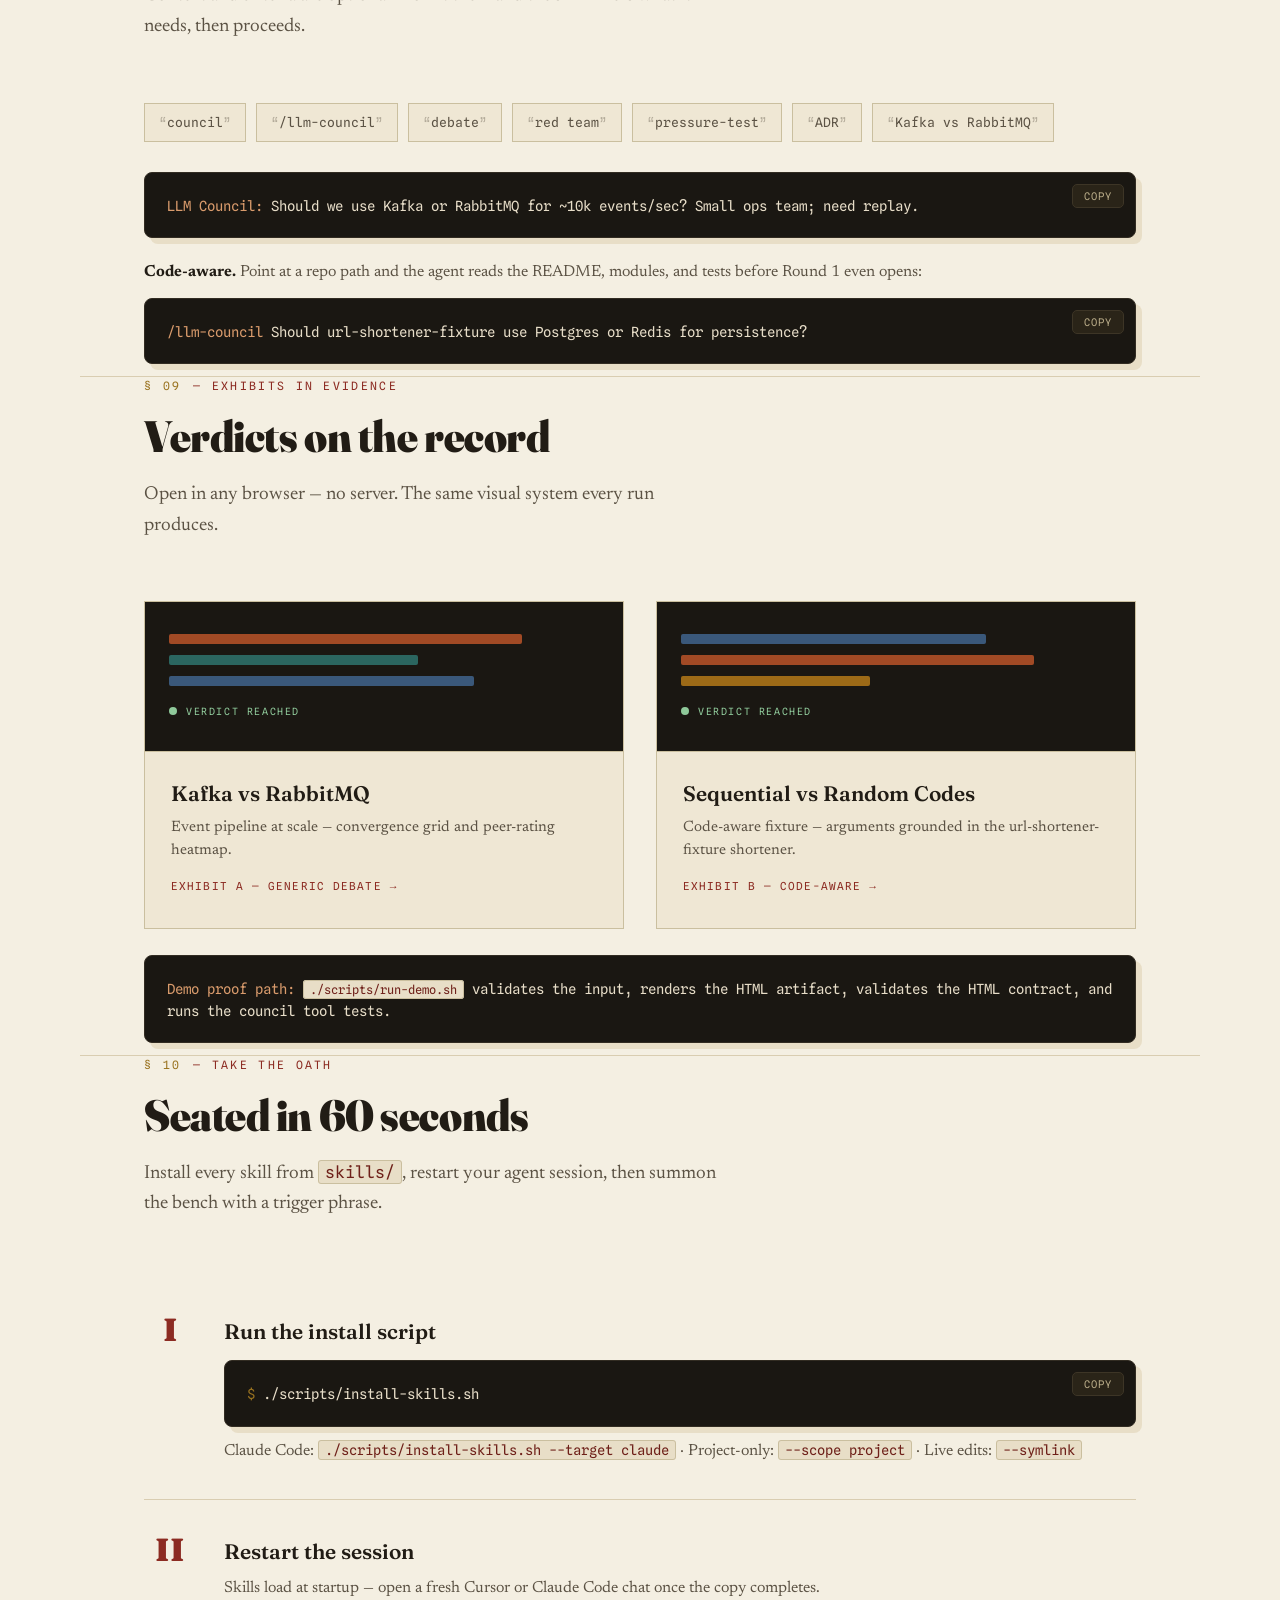
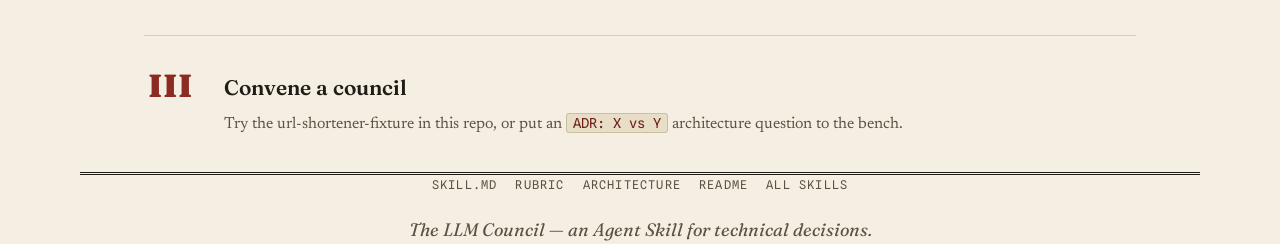
==== commit 5ab588a3: "Pushing all changes" ====
--- a/index.html
+++ b/index.html
@@ -3,8 +3,8 @@
 <head>
 <meta charset="UTF-8">
 <meta name="viewport" content="width=device-width, initial-scale=1.0">
-<meta name="description" content="LLM Council — a Cursor / Claude Code Agent Skill that runs structured multi-persona debates and outputs actionable verdicts plus offline HTML.">
-<title>The LLM Council — Agent Skill for Technical Decisions</title>
+<meta name="description" content="LLM Council — an AI ADR/RFC decision council for engineering teams with a 22-call agent workflow, Judge-gated verdicts, ADR snippets, and offline HTML artifacts.">
+<title>The LLM Council — AI ADR/RFC Decision Council</title>
 <link rel="preconnect" href="https://fonts.googleapis.com">
 <link rel="preconnect" href="https://fonts.gstatic.com" crossorigin>
 <link href="https://fonts.googleapis.com/css2?family=Fraunces:ital,opsz,wght@0,9..144,400;0,9..144,600;0,9..144,900;1,9..144,500&family=Newsreader:ital,opsz,wght@0,6..72,400;0,6..72,500;1,6..72,400&family=Spline+Sans+Mono:wght@400;500;600&display=swap" rel="stylesheet">
@@ -473,6 +473,12 @@
     font-family: var(--mono); font-weight: 600; font-size: 16px;
     border-radius: 3px;
   }
+  #impact .benefit .bicon {
+    width: auto;
+    min-width: 46px;
+    padding: 0 8px;
+    font-size: 14px;
+  }
   .benefit h3 { font-family: var(--display); font-weight: 600; font-size: 21px; line-height: 1.1; margin-bottom: 9px; }
   .benefit p { color: var(--ink-soft); font-size: 15.5px; line-height: 1.5; }
 
@@ -835,6 +841,7 @@
     <a class="logo" href="#"><span class="seal-ico">⚖</span> The LLM Council</a>
     <div class="nav-links">
       <a href="#demo">Demo</a>
+      <a href="#impact">Impact</a>
       <a href="#why">Why</a>
       <a href="#how">How it works</a>
       <a href="#bench">The bench</a>
@@ -864,11 +871,11 @@
   </div>
 
   <div class="edition rise d1">Vol. I · No. 01 — The Deliberation Desk</div>
-  <h1 class="rise d2">Five AI experts debate your question. <span class="em">One judge delivers the verdict.</span></h1>
+  <h1 class="rise d2">AI ADR/RFC council for engineering teams. <span class="em">22 agent calls. One verdict.</span></h1>
   <p class="dek rise d3">
-    Submit any technical decision — which database, build vs. buy, RAG vs. fine-tuning. Five AI experts
-    argue opposing sides, challenge each other's reasoning, and a judge rules with <b>one clear
-    recommendation</b> — backed by the full debate, saved as a shareable record.
+    Turn architecture choices, repo-grounded tradeoffs, and RFC proposals into a decision record in minutes.
+    Five AI experts argue opposing sides, challenge each other's reasoning, and a Judge rules with <b>one clear
+    recommendation</b> — targeting <b>80–90% less ADR prep time</b> than a manual draft-and-review loop.
   </p>
   <div class="cta-row rise d4">
     <a class="btn btn-primary" href="#install">Convene the council →</a>
@@ -881,30 +888,53 @@
       <span class="stamp">Decided</span>
     </div>
     <div class="vc-body">
-      <p class="vc-q"><span class="lbl">Question</span> <b>Should we use RAG or fine-tuning?</b></p>
-      <div class="vc-verdict">Use RAG.</div>
+      <p class="vc-q"><span class="lbl">Question</span> <b>ADR: Kafka or RabbitMQ for event ingestion?</b></p>
+      <div class="vc-verdict">Use RabbitMQ now.</div>
       <div class="vc-conf">
         <span class="lbl">Confidence</span>
         <div class="row">
           <div class="vc-meter"><span id="vcMeter"></span></div>
-          <span class="vc-pct"><span class="figure" data-to="83">0</span>%</span>
+          <span class="vc-pct"><span class="figure" data-to="82">0</span>%</span>
         </div>
       </div>
       <span class="lbl">Why the judge ruled this way</span>
       <ul class="vc-reasons">
-        <li>Lower cost — no training run to fund or repeat</li>
-        <li>Faster to deploy and iterate on</li>
-        <li>Easier to maintain as the data changes</li>
+        <li>Small ops team favors lower day-two burden</li>
+        <li>Kafka trigger is explicit: durable replay as product contract</li>
+        <li>ADR snippet and HTML record ship with the verdict</li>
       </ul>
     </div>
   </div>
 
   <div class="docket rise d5">
-    <div class="stat"><span class="figure" data-to="5">0</span><span class="cap">AI experts</span></div>
-    <div class="stat"><span class="figure" data-to="4">0</span><span class="cap">rounds of debate</span></div>
-    <div class="stat"><span class="figure" data-to="1">0</span><span class="cap">final verdict</span></div>
+    <div class="stat"><span class="figure" data-to="22">0</span><span class="cap">agent calls</span></div>
+    <div class="stat"><span class="figure" data-to="100">0</span><span class="cap">% Judge gated</span></div>
+    <div class="stat"><span class="figure" data-to="90">0</span><span class="cap">% prep cut target</span></div>
   </div>
 </header>
+
+<section class="wrap" id="impact">
+  <div class="kicker"><span class="num">§ 00</span> — Impact Math</div>
+  <h2>Designed to compress ADR prep by 80–90%</h2>
+  <p class="section-lead">Impact target: replace a 60–90 minute manual ADR/RFC draft-and-review prep loop with a 5–10 minute council run plus human edit pass, while preserving a full, auditable decision record.</p>
+  <div class="benefits">
+    <div class="benefit">
+      <span class="bicon">22</span>
+      <h3>Agent calls per full run</h3>
+      <p>1 naive baseline, 15 debater turns, 5 blind peer-rating calls, and 1 final Judge synthesis.</p>
+    </div>
+    <div class="benefit">
+      <span class="bicon">100%</span>
+      <h3>Judge-gated final verdict</h3>
+      <p>The Judge stays silent until Round 4; the test suite asserts the final call is the only Judge call.</p>
+    </div>
+    <div class="benefit">
+      <span class="bicon">0</span>
+      <h3>Runtime sharing overhead</h3>
+      <p>Generated HTML has no external scripts or styles, so the decision artifact opens offline in any browser.</p>
+    </div>
+  </div>
+</section>
 
 <section class="wrap" id="demo">
   <div class="kicker"><span class="num">§ 01</span> — In Session</div>
@@ -987,7 +1017,7 @@
   <h2>How the council reaches a verdict</h2>
   <p class="section-lead">Every question follows the same path — so the recommendation is something you can trust and defend, not a coin flip.</p>
   <div class="flow">
-    <div class="flow-step"><div class="ord">I</div><h3>Submit the case</h3><p>Ask any technical question or decision.</p></div>
+    <div class="flow-step"><div class="ord">I</div><h3>Submit the case</h3><p>Ask an ADR/RFC question or repo-grounded technical decision.</p></div>
     <div class="flow-step"><div class="ord">II</div><h3>Experts take sides</h3><p>Five AI experts open from different angles.</p></div>
     <div class="flow-step"><div class="ord">III</div><h3>They cross-examine</h3><p>Each one attacks the others' weak points.</p></div>
     <div class="flow-step"><div class="ord">IV</div><h3>Positions update</h3><p>Strong arguments survive; shaky ones fold.</p></div>
@@ -1085,8 +1115,8 @@
       </div>
       <div class="arch-box">
         <span class="label">Portable</span>
-        <h4>openai.yaml</h4>
-        <p>Personas, flow, temperatures for multi-agent runners</p>
+        <h4>agents.yaml</h4>
+        <p>Personas, flow, temperatures for the executable multi-agent runner</p>
       </div>
       <div class="arch-box">
         <span class="label">Assets</span>
@@ -1139,11 +1169,13 @@
     </thead>
     <tbody>
       <tr><td>Package</td><td><code>skills/llm-council/</code> — source of truth; installed via <code>scripts/install-skills.sh</code></td></tr>
+      <tr><td>Agents runner</td><td><code>scripts/run_agents.py</code> executes <b>22 model calls</b>: 1 baseline + 15 debater turns + 5 blind ratings + 1 Judge</td></tr>
       <tr><td>Personas</td><td>5 debaters (First-Principles, Research, Systems, Skeptic, Product) + Judge; Security Engineer swap for auth/threat topics</td></tr>
       <tr><td>Peer rating</td><td>Round 1 positions anonymized to A–E, shuffled; blind 1–10 composite (rigor + usefulness); own position scored as —</td></tr>
-      <tr><td>Code-aware</td><td>Reads repo before Round 1; Context states what exists vs. what doesn't — fixture: <code>High critical project mock/</code></td></tr>
+      <tr><td>Validation</td><td><b>100%</b> of committed example JSON and HTML artifacts pass <code>validate-artifacts</code> in demo + CI</td></tr>
+      <tr><td>Code-aware</td><td>Reads repo before Round 1; Context states what exists vs. what doesn't — fixture: <code>url-shortener-fixture/</code></td></tr>
       <tr><td>HTML contract</td><td><code>.evo</code> stance grid, <code>.rate-table</code> heatmap, <code>.gauge[data-confidence]</code>; CSS/JS inlined — no external deps</td></tr>
-      <tr><td>Sync rule</td><td>Changes to personas, rounds, or HTML schema → update <code>SKILL.md</code>, <code>openai.yaml</code>, and <code>debate-framework.md</code> together</td></tr>
+      <tr><td>Sync rule</td><td>Changes to personas, rounds, or HTML schema → update <code>SKILL.md</code>, <code>agents.yaml</code>, and <code>debate-framework.md</code> together</td></tr>
     </tbody>
   </table>
   <p class="note" style="margin-top: 28px;">Full reference with Mermaid diagrams: <a href="skills/llm-council/references/architecture.md"><b>references/architecture.md</b></a></p>
@@ -1174,7 +1206,7 @@
   <p class="note"><b>Code-aware.</b> Point at a repo path and the agent reads the README, modules, and tests before Round 1 even opens:</p>
   <div class="code-block" id="prompt-code">
     <button type="button" class="copy-btn" data-copy="prompt-code-text">Copy</button>
-    <span id="prompt-code-text"><span class="kw">/llm-council</span> Should High critical project mock use Postgres or Redis for persistence?</span>
+    <span id="prompt-code-text"><span class="kw">/llm-council</span> Should url-shortener-fixture use Postgres or Redis for persistence?</span>
   </div>
 </section>
 
@@ -1201,7 +1233,7 @@
       </div>
       <div class="demo-card-body">
         <h3>Sequential vs Random Codes</h3>
-        <p>Code-aware fixture — arguments grounded in the High critical project mock shortener.</p>
+        <p>Code-aware fixture — arguments grounded in the url-shortener-fixture shortener.</p>
         <span class="demo-tag">Exhibit B — Code-aware →</span>
       </div>
     </a>
@@ -1238,7 +1270,7 @@
       <div class="ord">III</div>
       <div>
         <h3>Convene a council</h3>
-        <p>Try the High critical project mock fixture in this repo, or put any <code>X vs Y</code> architecture question to the bench.</p>
+        <p>Try the url-shortener-fixture in this repo, or put an <code>ADR: X vs Y</code> architecture question to the bench.</p>
       </div>
     </div>
   </div>
